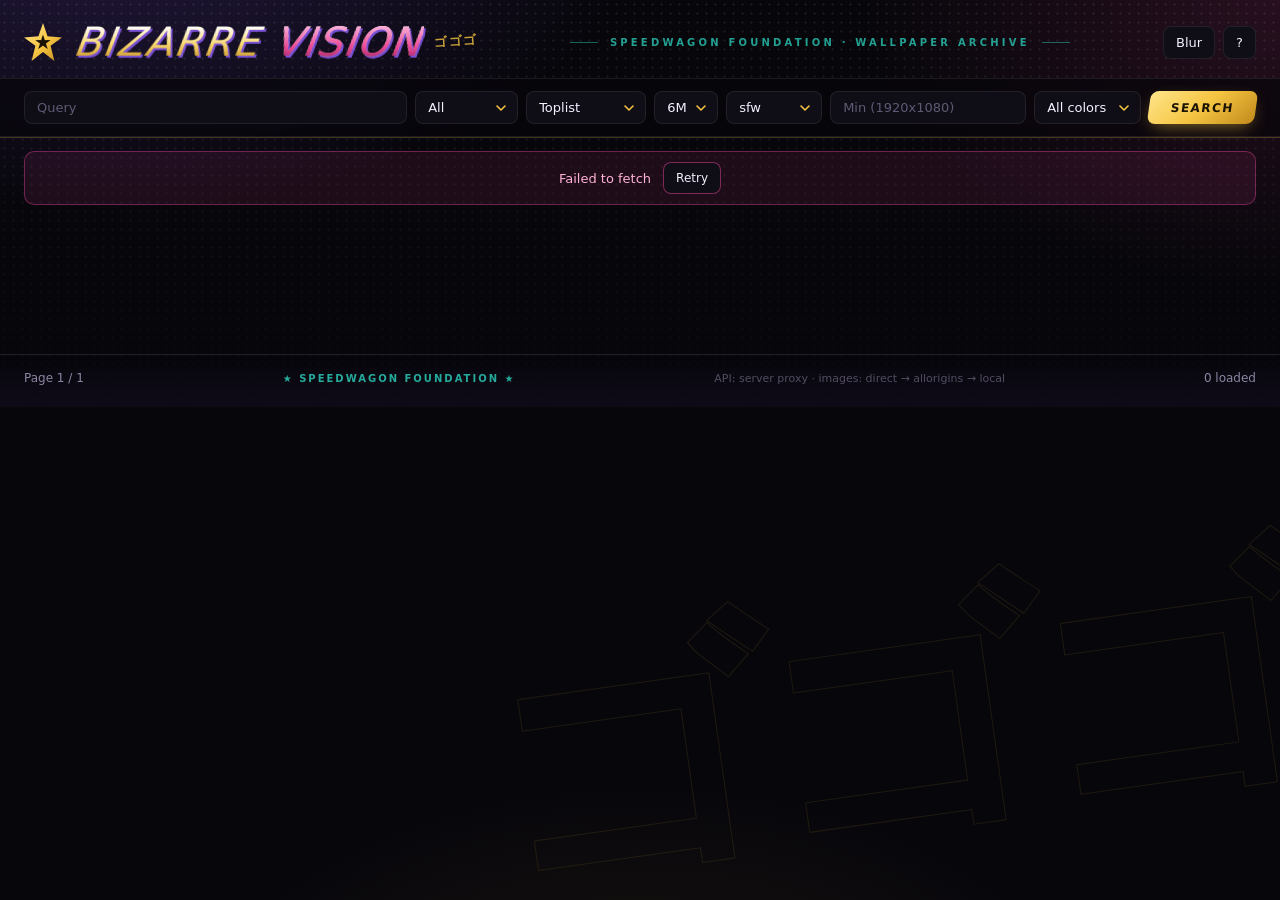
==== index.html @ 884e0be5 "Added support for GitHub Pages" ====
<!doctype html>
<html lang="ru">
  <head>
    <meta charset="UTF-8" />
    <meta name="viewport" content="width=device-width, initial-scale=1.0" />
    <meta name="theme-color" content="#07060b" />
    <title>BIZARRE ★ VISION</title>
    <meta
      name="description"
      content="Bizarre Vision — Wallhaven viewer with infinite scroll, API proxied, images with multi-proxy fallback."
    />
    <style>
      /* =====================================================================
         BIZARRE VISION — JoJo / Speedwagon Foundation inspired dark UI
         ===================================================================== */

      :root {
        --bg: #07060b;
        --surface: #0f0d16;
        --surface-2: #161322;
        --fg: #f4f1ff;
        --muted: #8c86a3;
        --border: rgba(255, 255, 255, 0.08);
        --border-strong: rgba(255, 255, 255, 0.18);

        /* JoJo palette: Stardust gold + Diamond violet + Golden Wind magenta */
        --gold: #f5c542;
        --gold-deep: #c28a1b;
        --violet: #8b5cf6;
        --magenta: #ec4899;
        --foundation: #2dd4bf; /* Speedwagon Foundation teal accent */

        --radius: 10px;
        --display: Impact, "Arial Narrow Bold", "Haettenschweiler",
          "Arial Black", system-ui, sans-serif;
      }

      * {
        box-sizing: border-box;
      }

      html,
      body {
        margin: 0;
        padding: 0;
        background: var(--bg);
        color: var(--fg);
      }

      body {
        font-family: system-ui, -apple-system, "Segoe UI", Roboto, sans-serif;
        -webkit-font-smoothing: antialiased;
      }

      ::selection {
        background: var(--gold);
        color: #000;
      }

      /* custom scrollbar */
      * {
        scrollbar-width: thin;
        scrollbar-color: #3a3452 transparent;
      }

      .viewer {
        position: relative;
        isolation: isolate;
        min-height: 100vh;
      }

      /* ---------- atmospheric background ---------- */
      .bg-fx {
        position: fixed;
        inset: 0;
        z-index: -1;
        pointer-events: none;
        overflow: hidden;
        background:
          radial-gradient(
            900px 500px at 8% -10%,
            rgba(139, 92, 246, 0.22),
            transparent 60%
          ),
          radial-gradient(
            700px 480px at 100% 0%,
            rgba(236, 72, 153, 0.14),
            transparent 60%
          ),
          radial-gradient(
            800px 500px at 50% 120%,
            rgba(245, 197, 66, 0.09),
            transparent 60%
          ),
          var(--bg);
      }

      /* manga halftone */
      .bg-fx::before {
        content: "";
        position: absolute;
        inset: 0;
        background-image: radial-gradient(
          rgba(255, 255, 255, 0.07) 1px,
          transparent 1.4px
        );
        background-size: 9px 9px;
        mask-image: linear-gradient(180deg, #000, transparent 55%);
        -webkit-mask-image: linear-gradient(180deg, #000, transparent 55%);
      }

      /* giant menacing sound effect */
      .bg-fx .gogogo {
        position: absolute;
        right: -2vw;
        bottom: 4vh;
        font-size: clamp(120px, 22vw, 340px);
        font-weight: 900;
        line-height: 1;
        letter-spacing: -0.05em;
        color: transparent;
        -webkit-text-stroke: 1px rgba(245, 197, 66, 0.1);
        transform: rotate(-8deg);
        user-select: none;
        white-space: nowrap;
      }

      /* ---------- header ---------- */
      .site-header {
        display: flex;
        justify-content: space-between;
        align-items: center;
        gap: 16px;
        padding: 22px 24px 16px;
        flex-wrap: wrap;
      }

      .brand {
        display: flex;
        align-items: center;
        gap: 12px;
      }

      .brand-star {
        display: grid;
        place-items: center;
        width: 38px;
        height: 38px;
        font-size: 20px;
        color: #1a1203;
        background: linear-gradient(
          135deg,
          #ffe58a,
          var(--gold) 55%,
          var(--gold-deep)
        );
        clip-path: polygon(
          50% 0,
          62% 35%,
          100% 38%,
          70% 60%,
          80% 100%,
          50% 76%,
          20% 100%,
          30% 60%,
          0 38%,
          38% 35%
        );
        filter: drop-shadow(0 0 10px rgba(245, 197, 66, 0.55));
      }

      .title-link {
        font-family: var(--display);
        font-size: clamp(26px, 4.2vw, 40px);
        font-style: italic;
        font-weight: 400;
        text-transform: uppercase;
        letter-spacing: 0.04em;
        line-height: 1;
        text-decoration: none;
        cursor: default;
        color: var(--fg);
        display: inline-block;
        transform: skewX(-8deg);
        background: linear-gradient(
          180deg,
          #ffffff 10%,
          #f7d870 55%,
          var(--gold-deep)
        );
        -webkit-background-clip: text;
        background-clip: text;
        -webkit-text-fill-color: transparent;
        filter: drop-shadow(2px 2px 0 rgba(139, 92, 246, 0.85));
      }

      .title-link span {
        background: linear-gradient(
          180deg,
          #ffd1ec,
          var(--magenta) 60%,
          #8b1d5c
        );
        -webkit-background-clip: text;
        background-clip: text;
        -webkit-text-fill-color: transparent;
      }

      .logo-mark {
        font-size: 13px;
        font-weight: 800;
        letter-spacing: 0.1em;
        color: var(--gold);
        opacity: 0.8;
        display: inline-block;
        transform: rotate(-4deg);
        animation: menace 0.18s steps(2) infinite;
      }

      @keyframes menace {
        0% {
          transform: translate(0, 0) rotate(-4deg);
        }
        50% {
          transform: translate(1px, -1px) rotate(-3deg);
        }
        100% {
          transform: translate(-1px, 1px) rotate(-5deg);
        }
      }

      .header-tag {
        flex: 1 1 auto;
        text-align: center;
        font-size: 10px;
        font-weight: 700;
        letter-spacing: 0.32em;
        color: var(--foundation);
        opacity: 0.75;
        text-transform: uppercase;
      }

      .header-tag::before,
      .header-tag::after {
        content: "";
        display: inline-block;
        width: 28px;
        height: 1px;
        background: currentColor;
        vertical-align: middle;
        margin: 0 12px;
        opacity: 0.6;
      }

      @media (max-width: 760px) {
        .header-tag {
          order: 3;
          flex-basis: 100%;
        }
      }

      .header-actions {
        display: flex;
        gap: 8px;
      }

      /* ---------- form ---------- */
      form#searchForm {
        display: flex;
        flex-wrap: wrap;
        gap: 8px;
        padding: 12px 24px;
        position: sticky;
        top: 0;
        z-index: 20;
        background: rgba(7, 6, 11, 0.72);
        backdrop-filter: blur(14px) saturate(140%);
        -webkit-backdrop-filter: blur(14px) saturate(140%);
        border-top: 1px solid var(--border);
        border-bottom: 1px solid var(--border);
        box-shadow: 0 1px 0 rgba(245, 197, 66, 0.25);
      }

      input,
      select,
      button {
        background: var(--surface);
        color: var(--fg);
        border: 1px solid var(--border);
        padding: 8px 12px;
        font-size: 13px;
        border-radius: 8px;
        font-family: inherit;
        transition:
          border-color 0.15s ease,
          background 0.15s ease,
          color 0.15s ease,
          transform 0.15s ease,
          box-shadow 0.15s ease;
      }

      input::placeholder {
        color: #5f5a74;
      }

      input:hover,
      select:hover {
        border-color: var(--border-strong);
      }

      input:focus,
      select:focus {
        outline: none;
        border-color: var(--gold);
        box-shadow: 0 0 0 3px rgba(245, 197, 66, 0.15);
      }

      select {
        appearance: none;
        -webkit-appearance: none;
        padding-right: 30px;
        cursor: pointer;
        background-image: url("data:image/svg+xml,%3Csvg xmlns='http://www.w3.org/2000/svg' width='10' height='6' fill='none'%3E%3Cpath d='M1 1l4 4 4-4' stroke='%23f5c542' stroke-width='1.6' stroke-linecap='round' stroke-linejoin='round'/%3E%3C/svg%3E");
        background-repeat: no-repeat;
        background-position: right 11px center;
      }

      select option {
        background: #12101b;
        color: var(--fg);
      }

      button {
        cursor: pointer;
      }

      button:hover {
        border-color: var(--gold);
        color: var(--gold);
        background: var(--surface-2);
      }

      button:active {
        transform: translateY(1px);
      }

      /* primary "Search" button — pose-style skew */
      form#searchForm button[type="submit"] {
        font-weight: 800;
        text-transform: uppercase;
        letter-spacing: 0.12em;
        font-size: 12px;
        color: #1a1203;
        border: none;
        padding: 8px 22px;
        background: linear-gradient(
          135deg,
          #ffe58a,
          var(--gold) 50%,
          var(--gold-deep)
        );
        transform: skewX(-8deg);
        box-shadow: 0 6px 18px -6px rgba(245, 197, 66, 0.6);
      }

      form#searchForm button[type="submit"]:hover {
        color: #1a1203;
        background: linear-gradient(
          135deg,
          #fff1b0,
          #ffd45c 50%,
          var(--gold)
        );
        box-shadow: 0 8px 24px -4px rgba(245, 197, 66, 0.8);
        transform: skewX(-8deg) translateY(-1px);
      }

      .blur-btn-active {
        background: var(--gold) !important;
        border-color: var(--gold) !important;
        color: #1a1203 !important;
      }

      .query-input {
        min-width: 20rem;
        flex: 1 1 20rem;
      }

      @media (max-width: 640px) {
        form#searchForm,
        .site-header {
          padding-left: 14px;
          padding-right: 14px;
        }
        .query-input {
          min-width: 12rem;
          flex: 1 1 100%;
        }
      }

      /* ---------- grid ---------- */
      #grid {
        display: grid;
        grid-template-columns: repeat(auto-fill, minmax(190px, 1fr));
        gap: 14px;
        padding: 20px 24px 8px;
      }

      @media (max-width: 640px) {
        #grid {
          padding: 12px 14px;
          gap: 10px;
          grid-template-columns: repeat(auto-fill, minmax(140px, 1fr));
        }
      }

      .card {
        position: relative;
        background: var(--surface);
        border: 1px solid var(--border);
        border-radius: 12px;
        display: flex;
        flex-direction: column;
        overflow: hidden;
        cursor: pointer;
        content-visibility: auto;
        contain-intrinsic-size: 220px;
        transition:
          transform 0.2s ease,
          border-color 0.2s ease,
          box-shadow 0.2s ease;
      }

      /* gold corner slash, like a manga panel accent */
      .card::after {
        content: "";
        position: absolute;
        top: 0;
        left: 0;
        width: 0;
        height: 3px;
        background: linear-gradient(90deg, var(--gold), var(--magenta));
        transition: width 0.28s ease;
        z-index: 2;
      }

      .card:hover {
        transform: translateY(-4px) rotate(-0.4deg);
        border-color: rgba(245, 197, 66, 0.6);
        box-shadow:
          0 14px 34px -12px rgba(139, 92, 246, 0.6),
          0 0 0 1px rgba(245, 197, 66, 0.25);
      }

      .card:hover::after {
        width: 100%;
      }

      .card img {
        width: 100%;
        display: block;
        aspect-ratio: 16 / 9;
        object-fit: cover;
        background: var(--surface-2);
        transition: transform 0.4s ease;
      }

      .card:hover img {
        transform: scale(1.05);
      }

      .card .info {
        padding: 8px 10px;
        font-size: 11px;
        display: flex;
        justify-content: space-between;
        align-items: center;
        color: var(--muted);
        letter-spacing: 0.04em;
        border-top: 1px solid var(--border);
      }

      .id-link {
        border: 1px solid transparent;
        padding: 2px 7px;
        background: rgba(255, 255, 255, 0.05);
        color: var(--fg);
        font-size: 10.5px;
        font-weight: 600;
        letter-spacing: 0.06em;
        border-radius: 999px;
        font-family: ui-monospace, SFMono-Regular, Menlo, monospace;
      }

      .id-link:hover {
        background: var(--gold);
        color: #1a1203;
        border-color: var(--gold);
      }

      .blur-on .card img {
        filter: blur(12px) grayscale(1);
      }

      .blur-on .card:hover img {
        filter: blur(0);
      }

      /* ---------- skeleton / loader ---------- */
      .skeleton {
        min-height: 170px;
        background: linear-gradient(
          110deg,
          var(--surface) 30%,
          var(--surface-2) 50%,
          var(--surface) 70%
        );
        background-size: 220% 100%;
        animation: shimmer 1.3s linear infinite;
      }

      .skeleton::after {
        display: none;
      }

      @keyframes shimmer {
        from {
          background-position: 130% 0;
        }
        to {
          background-position: -90% 0;
        }
      }

      #sentinel {
        height: 1px;
        margin-bottom: 120px;
      }

      .loader {
        text-align: center;
        padding: 18px;
        color: var(--gold);
        font-size: 12px;
        font-weight: 700;
        letter-spacing: 0.22em;
        text-transform: uppercase;
        opacity: 0.85;
      }

      .error-banner {
        display: flex;
        justify-content: center;
        align-items: center;
        gap: 12px;
        margin: 14px 24px 0;
        padding: 10px 14px;
        border: 1px solid rgba(236, 72, 153, 0.4);
        border-radius: var(--radius);
        background: rgba(236, 72, 153, 0.1);
        color: #ffb3d6;
        font-size: 13px;
      }

      .error-banner button {
        border-color: rgba(236, 72, 153, 0.5);
        font-size: 12px;
      }

      /* ---------- footer ---------- */
      footer {
        display: flex;
        justify-content: space-between;
        align-items: center;
        gap: 10px;
        padding: 16px 24px 22px;
        border-top: 1px solid var(--border);
        font-size: 12px;
        color: var(--muted);
        flex-wrap: wrap;
        background: linear-gradient(
          180deg,
          transparent,
          rgba(139, 92, 246, 0.06)
        );
      }

      .foundation-seal {
        color: var(--foundation);
        font-weight: 700;
        letter-spacing: 0.2em;
        font-size: 10px;
        text-transform: uppercase;
        opacity: 0.8;
      }

      .proxy-note {
        opacity: 0.55;
        font-size: 11px;
      }

      /* ---------- expand overlay ---------- */
      .expand-overlay {
        position: fixed;
        inset: 0;
        background: rgba(4, 3, 8, 0.82);
        backdrop-filter: blur(10px);
        -webkit-backdrop-filter: blur(10px);
        display: none;
        align-items: center;
        justify-content: center;
        z-index: 50;
        padding: 12px;
      }

      .expand-overlay.visible {
        display: flex;
      }

      .expanded-card {
        position: relative;
        background: var(--surface);
        width: min(1100px, 96vw);
        max-height: 94vh;
        overflow-y: auto;
        overscroll-behavior: contain;
        border-radius: 16px;
        border: 1px solid rgba(245, 197, 66, 0.35);
        box-shadow:
          0 0 0 1px rgba(0, 0, 0, 0.6),
          0 30px 80px -20px rgba(139, 92, 246, 0.55),
          0 0 60px -20px rgba(245, 197, 66, 0.4);
      }

      .expanded-img {
        width: 100%;
        display: block;
        background: #000;
      }

      .expanded-content {
        padding: 18px 20px 22px;
        display: flex;
        flex-direction: column;
        gap: 14px;
      }

      .expanded-title {
        display: flex;
        justify-content: space-between;
        align-items: center;
        font-size: 15px;
      }

      .expanded-title a {
        font-family: var(--display);
        font-style: italic;
        font-weight: 400;
        font-size: 22px;
        color: var(--gold);
        text-decoration: none;
        letter-spacing: 0.08em;
        text-transform: uppercase;
      }

      .expanded-title a::before {
        content: "★ ";
        color: var(--magenta);
      }

      .expanded-title a:hover {
        text-decoration: underline;
        text-underline-offset: 4px;
      }

      .expanded-title button {
        font-size: 18px;
        line-height: 1;
        padding: 4px 12px;
        border-radius: 999px;
      }

      .meta-grid {
        display: grid;
        grid-template-columns: repeat(auto-fit, minmax(190px, 1fr));
        gap: 0 24px;
        padding: 4px 14px;
        background: var(--bg);
        border: 1px solid var(--border);
        border-radius: var(--radius);
      }

      .meta-row {
        display: flex;
        justify-content: space-between;
        gap: 10px;
        color: var(--muted);
        font-size: 12px;
        padding: 8px 0;
        border-bottom: 1px solid var(--border);
      }

      .meta-row span {
        text-transform: uppercase;
        letter-spacing: 0.1em;
        font-size: 10.5px;
        align-self: center;
      }

      .meta-row b {
        color: var(--fg);
        font-weight: 600;
        text-align: right;
      }

      .color-strip {
        display: flex;
        flex-wrap: wrap;
        gap: 8px;
      }

      .color-block,
      .color-block-active {
        width: 34px;
        height: 34px;
        cursor: pointer;
        border-radius: 50%;
        border: 2px solid rgba(255, 255, 255, 0.12);
        transition:
          transform 0.15s ease,
          border-color 0.15s ease;
      }

      .color-block:hover {
        transform: scale(1.12);
        border-color: var(--fg);
      }

      .color-block-active {
        border-color: var(--gold);
        box-shadow:
          0 0 0 3px rgba(245, 197, 66, 0.25),
          0 0 14px rgba(245, 197, 66, 0.55);
        transform: scale(1.08);
      }

      .tag-list {
        display: flex;
        flex-wrap: wrap;
        gap: 6px;
      }

      .tag {
        border: 1px solid var(--border-strong);
        padding: 4px 12px;
        font-size: 11.5px;
        cursor: pointer;
        color: var(--fg);
        border-radius: 999px;
        background: rgba(255, 255, 255, 0.03);
        transition:
          background 0.15s ease,
          border-color 0.15s ease,
          color 0.15s ease,
          transform 0.15s ease;
      }

      .tag:hover {
        border-color: var(--violet);
        color: #d9ccff;
        transform: translateY(-1px);
      }

      .tag.active {
        background: linear-gradient(135deg, #ffe58a, var(--gold));
        border-color: var(--gold);
        color: #1a1203;
        font-weight: 700;
      }

      /* ---------- help overlay ---------- */
      #helpOverlay {
        position: fixed;
        inset: 0;
        background: rgba(4, 3, 8, 0.82);
        backdrop-filter: blur(10px);
        -webkit-backdrop-filter: blur(10px);
        display: none;
        align-items: center;
        justify-content: center;
        z-index: 60;
        padding: 12px;
      }

      #helpOverlay.visible {
        display: flex;
      }

      .helpModal {
        position: relative;
        background: var(--surface);
        border: 1px solid rgba(245, 197, 66, 0.35);
        border-radius: 16px;
        padding: 22px 26px;
        max-width: 700px;
        width: 100%;
        max-height: 92vh;
        overflow-y: auto;
        box-shadow: 0 30px 80px -20px rgba(139, 92, 246, 0.55);
      }

      .helpModal::before {
        content: "ゴゴゴ";
        position: absolute;
        top: 6px;
        right: 70px;
        font-size: 11px;
        font-weight: 800;
        letter-spacing: 0.2em;
        color: var(--gold);
        opacity: 0.5;
      }

      .helpTitle {
        display: flex;
        justify-content: space-between;
        align-items: center;
      }

      .helpModal h2 {
        margin: 0;
        font-family: var(--display);
        font-style: italic;
        font-weight: 400;
        font-size: 28px;
        letter-spacing: 0.05em;
        text-transform: uppercase;
        color: var(--gold);
      }

      .helpModal h3 {
        color: var(--fg);
        font-size: 12px;
        text-transform: uppercase;
        letter-spacing: 0.18em;
        margin: 20px 0 4px;
        display: flex;
        align-items: center;
        gap: 8px;
      }

      .helpModal h3::before {
        content: "★";
        color: var(--magenta);
        font-size: 11px;
      }

      .helpModal p {
        color: var(--muted);
        font-size: 13px;
        line-height: 1.55;
        margin: 4px 0;
      }

      .helpModal .close {
        border-radius: 999px;
        padding: 4px 12px;
        font-size: 18px;
        line-height: 1;
      }

      .chips {
        display: flex;
        flex-wrap: wrap;
        gap: 8px;
        list-style: none;
        padding: 0;
        margin: 8px 0;
        font-size: 12px;
        color: var(--muted);
      }

      .chips code {
        background: var(--bg);
        border: 1px solid var(--border-strong);
        color: var(--gold);
        padding: 2px 9px;
        font-size: 12px;
        border-radius: 6px;
        font-family: ui-monospace, SFMono-Regular, Menlo, monospace;
      }

      .color-dot {
        display: inline-block;
        width: 10px;
        height: 10px;
        border-radius: 50%;
        margin-right: 6px;
        vertical-align: middle;
        border: 1px solid #555;
      }

      .recs {
        margin-top: 20px;
        padding: 12px 14px;
        border: 1px dashed rgba(45, 212, 191, 0.5);
        border-radius: var(--radius);
        background: rgba(45, 212, 191, 0.06);
        font-size: 12px;
        color: var(--muted);
      }

      .recs a {
        color: var(--foundation);
        font-weight: 700;
        text-decoration: none;
      }

      .recs a:hover {
        text-decoration: underline;
        text-underline-offset: 3px;
      }

      .hidden {
        display: none !important;
      }

      /* ---------- reduced motion ---------- */
      @media (prefers-reduced-motion: reduce) {
        *,
        *::before,
        *::after {
          animation: none !important;
          transition: none !important;
        }
      }
    </style>
  </head>
  <body>
    <div class="viewer">
      <div class="bg-fx" aria-hidden="true">
        <span class="gogogo">ゴゴゴ</span>
      </div>

      <header class="site-header">
        <div class="brand">
          <span class="brand-star" aria-hidden="true">★</span>
          <a href="" class="title-link" id="titleLink">
            BIZARRE <span>VISION</span>
          </a>
          <span class="logo-mark">ゴゴゴ</span>
        </div>
        <div class="header-tag">Speedwagon Foundation · Wallpaper Archive</div>
        <div class="header-actions">
          <button id="blurToggle" type="button">Blur</button>
          <button id="helpBtn" type="button">?</button>
        </div>
      </header>

      <form id="searchForm">
        <input class="query-input" name="q" placeholder="Query" />
        <select name="categories">
          <option value="111" selected>All</option>
          <option value="100">Common</option>
          <option value="010">Anime</option>
          <option value="001">People</option>
        </select>
        <select name="sorting">
          <option value="toplist" selected>Toplist</option>
          <option value="date_added">Date added</option>
          <option value="relevance">Relevance</option>
          <option value="views">Views</option>
          <option value="favorites">Favorites</option>
          <option value="random">Random</option>
        </select>
        <select name="topRange">
          <option value="1d">1d</option>
          <option value="3d">3d</option>
          <option value="1w">1w</option>
          <option value="1M">1M</option>
          <option value="3M">3M</option>
          <option value="6M" selected>6M</option>
          <option value="1y">1y</option>
          <option value="2y">2y</option>
        </select>
        <select name="purity">
          <option value="100" selected>sfw</option>
          <option value="110">no way!</option>
        </select>
        <input name="atleast" placeholder="Min (1920x1080)" />
        <select name="colors">
          <option value="" selected>All colors</option>
          <option value="660000">DkRed</option>
          <option value="990000">Red</option>
          <option value="cc0000">Vivid Red</option>
          <option value="cc3333">Crimson</option>
          <option value="ea4c88">Rose</option>
          <option value="993399">Purple</option>
          <option value="663399">Violet</option>
          <option value="333399">Indigo</option>
          <option value="0066cc">Blue</option>
          <option value="0099cc">Sky Blue</option>
          <option value="66cccc">Turquoise</option>
          <option value="77cc33">Lime</option>
          <option value="669900">Olive</option>
          <option value="336600">DkGreen</option>
          <option value="666600">Drab</option>
          <option value="999900">Moss</option>
          <option value="cccc33">Mustard</option>
          <option value="ffff00">Yellow</option>
          <option value="ffcc33">Gold</option>
          <option value="ff9900">Orange</option>
          <option value="ff6600">Pumpkin</option>
          <option value="cc6633">Rust</option>
          <option value="996633">Tan</option>
          <option value="663300">Brown</option>
          <option value="000000">Black</option>
          <option value="999999">Gray</option>
          <option value="cccccc">LtGray</option>
          <option value="ffffff">White</option>
          <option value="424153">Charcoal</option>
        </select>
        <button type="submit">Search</button>
      </form>

      <div id="errorBanner" class="error-banner hidden">
        <span id="errorText"></span>
        <button id="retryBtn" type="button">Retry</button>
      </div>

      <div id="grid"></div>
      <div id="sentinel"></div>

      <div id="loadingMore" class="loader hidden">
        ゴゴゴ LOADING MORE ゴゴゴ
      </div>
      <div id="endMessage" class="loader hidden">
        ★ The World has stopped — no more wallpapers ★
      </div>
      <div id="noResults" class="loader hidden">
        やれやれ… NO RESULTS — try different filters
      </div>

      <footer>
        <span id="pageInfo">Page 1 / 1</span>
        <span class="foundation-seal">★ Speedwagon Foundation ★</span>
        <span class="proxy-note">
          API: server proxy · images: direct → allorigins → local
        </span>
        <span id="loadedCount">0 loaded</span>
      </footer>

      <!-- Expand overlay -->
      <div id="expandOverlay" class="expand-overlay"></div>

      <!-- Help overlay -->
      <div id="helpOverlay">
        <div class="helpModal">
          <div class="helpTitle">
            <h2>Search tips</h2>
            <button class="close" type="button">×</button>
          </div>
          <p class="intro">
            Fine-tune results using tags, filters and sorting. Most fields are
            optional.
          </p>
          <section>
            <h3>Query</h3>
            <p>Use keywords or tags to describe what you want.</p>
            <ul class="chips">
              <li><code>tag</code></li>
              <li><code>-exclude</code></li>
              <li><code>+required</code></li>
              <li><code>@user</code></li>
            </ul>
          </section>
          <section>
            <h3>Sorting</h3>
            <p><code>Toplist</code> works best with a time range.</p>
          </section>
          <section>
            <h3>Quality filters</h3>
            <p>Limit results by minimum resolution or dominant color.</p>
            <ul class="chips">
              <li><code>1920x1080</code></li>
              <li>
                <span class="color-dot" style="background: #0099cc"></span>Blue
              </li>
              <li>
                <span class="color-dot" style="background: #77cc33"></span>Lime
              </li>
              <li>
                <span class="color-dot" style="background: #ffffff"></span>White
              </li>
            </ul>
          </section>
          <section>
            <h3>Navigation</h3>
            <p>Scroll down — new wallpapers load automatically.</p>
          </section>
          <section>
            <h3>Why it works</h3>
            <p>
              Wallhaven's API sends no CORS headers, so the browser cannot call
              it directly. This app proxies the API through the server and loads
              images directly from the CDN with fallbacks to online proxies,
              then to the local image proxy.
            </p>
          </section>
          <div class="recs">
            <span>
              Extra inspiration →
              <a
                href="https://github.com/the-speedwagon-foundation/humanitarian-cargo/archive/refs/heads/main.zip"
                target="_blank"
                rel="noreferrer"
              >
                Foundation recommendations
              </a>
            </span>
          </div>
        </div>
      </div>
    </div>

    <script>
      (() => {
        const WALLHAVEN_API = "https://wallhaven.cc/api/v1";

        /**
         * Image load chain:
         *  1. Direct Wallhaven CDN URL (referrerPolicy="no-referrer" bypasses hotlink checks)
         *  2. Online raw proxy (cors.tools)
         *  3. Online raw proxy (allorigins)
         *  4. Local server image proxy (/api/img) if hosted with backend
         */
        const IMAGE_PROXIES = [
          (url) => url,
          (url) => `https://cors.tools/proxy?url=${encodeURIComponent(url)}`,
          (url) =>
            `https://api.allorigins.win/raw?url=${encodeURIComponent(url)}`,
          (url) => `/api/img?url=${encodeURIComponent(url)}`,
        ];

        const apiCache = new Map();

        function createSmartImage(src, alt, loadingMode, className) {
          const img = document.createElement("img");
          let idx = 0;
          const lastIndex = IMAGE_PROXIES.length - 1;
          img.alt = alt || "";
          img.referrerPolicy = "no-referrer";
          img.decoding = "async";
          img.loading = loadingMode || "lazy";
          if (className) img.className = className;
          img.src = IMAGE_PROXIES[0](src);
          img.onerror = () => {
            if (idx < lastIndex) {
              idx += 1;
              img.src = IMAGE_PROXIES[idx](src);
            }
          };
          return img;
        }

        async function fetchWithProxyFallback(
          localPath,
          upstreamUrl,
          ttlMs,
          signal,
        ) {
          const now = Date.now();
          const cached = apiCache.get(upstreamUrl);
          if (cached && cached.expires > now) {
            return cached.value;
          }

          const isStaticHost =
            window.location.hostname.endsWith(".github.io") ||
            window.location.protocol === "file:";

          if (!isStaticHost && localPath) {
            try {
              const res = await fetch(localPath, { signal });
              if (res.ok) {
                const json = await res.json();
                if (json && json.data) {
                  apiCache.set(upstreamUrl, {
                    expires: now + ttlMs,
                    value: json,
                  });
                  return json;
                }
              }
            } catch (err) {
              if (err && err.name === "AbortError") throw err;
            }
          }

          const directProxies = [
            `https://cors.tools/proxy?url=${encodeURIComponent(upstreamUrl)}`,
            `https://proxy.cors.dev/${upstreamUrl}`,
          ];

          for (const proxyUrl of directProxies) {
            try {
              const res = await fetch(proxyUrl, { signal });
              if (res.ok) {
                const json = await res.json();
                if (json && json.data) {
                  apiCache.set(upstreamUrl, {
                    expires: now + ttlMs,
                    value: json,
                  });
                  return json;
                }
              }
            } catch (err) {
              if (err && err.name === "AbortError") throw err;
            }
          }

          const allOriginsUrl = `https://api.allorigins.win/get?url=${encodeURIComponent(upstreamUrl)}`;
          const res = await fetch(allOriginsUrl, { signal });
          if (res.ok) {
            const wrapper = await res.json();
            if (wrapper && typeof wrapper.contents === "string") {
              const parsed = JSON.parse(wrapper.contents);
              if (parsed && parsed.data) {
                apiCache.set(upstreamUrl, {
                  expires: now + ttlMs,
                  value: parsed,
                });
                return parsed;
              }
            }
          }

          throw new Error(
            "Wallhaven API unreachable through all proxies. Please retry.",
          );
        }

        const form = document.getElementById("searchForm");
        const grid = document.getElementById("grid");
        const sentinel = document.getElementById("sentinel");
        const pageInfo = document.getElementById("pageInfo");
        const loadedCountEl = document.getElementById("loadedCount");
        const loadingMoreEl = document.getElementById("loadingMore");
        const endMessageEl = document.getElementById("endMessage");
        const noResultsEl = document.getElementById("noResults");
        const errorBanner = document.getElementById("errorBanner");
        const errorText = document.getElementById("errorText");
        const retryBtn = document.getElementById("retryBtn");
        const expandOverlay = document.getElementById("expandOverlay");
        const helpOverlay = document.getElementById("helpOverlay");
        const blurToggle = document.getElementById("blurToggle");
        const titleLink = document.getElementById("titleLink");

        let abortController = null;
        let isLoading = false;
        let currentPage = 1;
        let lastPage = 1;
        let totalLoaded = 0;

        titleLink.addEventListener("click", (e) => e.preventDefault());

        function getQueryTags() {
          return form.q.value
            .split(" ")
            .filter((t) => t.startsWith("+"))
            .map((t) => t.slice(1));
        }

        function getQueryColor() {
          return form.colors.value;
        }

        function toggleTag(tagName) {
          let parts = form.q.value.split(" ").filter(Boolean);
          const tag = `+${tagName}`;
          if (parts.includes(tag)) {
            parts = parts.filter((p) => p !== tag);
          } else {
            parts.push(tag);
          }
          form.q.value = parts.join(" ");
          loadPage(1, false);
        }

        function toggleColor(color) {
          if (color === getQueryColor()) {
            form.colors.value = "";
          } else {
            form.colors.value = color;
          }
          loadPage(1, false);
        }

        function showSkeletons() {
          grid.innerHTML = "";
          for (let i = 0; i < 18; i++) {
            const sk = document.createElement("div");
            sk.className = "card skeleton";
            grid.appendChild(sk);
          }
        }

        function removeSkeletons() {
          grid.querySelectorAll(".card.skeleton").forEach((el) => el.remove());
        }

        function updateFooterAndStatus() {
          pageInfo.textContent = `Page ${currentPage} / ${lastPage}`;
          loadedCountEl.textContent = `${totalLoaded} loaded`;
          const hasMore = currentPage < lastPage;
          endMessageEl.classList.toggle(
            "hidden",
            isLoading || hasMore || totalLoaded === 0,
          );
          noResultsEl.classList.toggle(
            "hidden",
            isLoading ||
              !errorBanner.classList.contains("hidden") ||
              totalLoaded > 0,
          );
        }

        function copyId(id) {
          if (navigator.clipboard && navigator.clipboard.writeText) {
            navigator.clipboard.writeText(id).catch(() => {});
          }
        }

        function formatNumber(n) {
          return Number(n || 0).toLocaleString("en-US");
        }

        function formatBytes(bytes) {
          if (bytes < 1024) return `${bytes} B`;
          if (bytes < 1024 * 1024) return `${(bytes / 1024).toFixed(1)} KB`;
          return `${(bytes / (1024 * 1024)).toFixed(1)} MB`;
        }

        function metaRowHtml(label, value) {
          return `
            <div class="meta-row">
              <span>${label}</span>
              <b>${value}</b>
            </div>
          `;
        }

        async function loadPage(pageNum = 1, append = false) {
          if (abortController) {
            abortController.abort();
          }
          const controller = new AbortController();
          abortController = controller;
          isLoading = true;

          if (append) {
            loadingMoreEl.classList.remove("hidden");
            endMessageEl.classList.add("hidden");
          } else {
            errorBanner.classList.add("hidden");
            endMessageEl.classList.add("hidden");
            noResultsEl.classList.add("hidden");
            totalLoaded = 0;
            showSkeletons();
          }

          const fd = new FormData(form);
          const params = new URLSearchParams();
          for (const [key, value] of fd.entries()) {
            if (key === "colors" && value === "") continue;
            params.append(key, String(value));
          }
          params.set("page", String(pageNum));
          const qs = params.toString();

          try {
            const json = await fetchWithProxyFallback(
              `/api/search?${qs}`,
              `${WALLHAVEN_API}/search?${qs}`,
              45000,
              controller.signal,
            );

            if (!append) {
              grid.innerHTML = "";
            } else {
              removeSkeletons();
            }

            (json.data || []).forEach((w) => {
              const card = document.createElement("div");
              card.className = "card";

              const img = createSmartImage(
                w.thumbs.small,
                w.id,
                "lazy",
                "card-img",
              );
              card.appendChild(img);

              const info = document.createElement("div");
              info.className = "info";
              info.addEventListener("click", (e) => e.stopPropagation());

              const resSpan = document.createElement("span");
              resSpan.textContent = w.resolution;

              const idBtn = document.createElement("button");
              idBtn.type = "button";
              idBtn.className = "id-link";
              idBtn.title = "Copy ID";
              idBtn.textContent = w.id;
              idBtn.addEventListener("click", () => copyId(w.id));

              info.appendChild(resSpan);
              info.appendChild(idBtn);
              card.appendChild(info);

              card.addEventListener("click", () => openExpanded(w));
              grid.appendChild(card);
            });

            totalLoaded = grid.querySelectorAll(".card:not(.skeleton)").length;
            currentPage = (json.meta && json.meta.current_page) || pageNum;
            lastPage = (json.meta && json.meta.last_page) || currentPage;
          } catch (err) {
            if (err && err.name === "AbortError") return;
            removeSkeletons();
            errorText.textContent =
              err instanceof Error ? err.message : "Failed to load wallpapers";
            errorBanner.classList.remove("hidden");
          } finally {
            if (abortController === controller) {
              isLoading = false;
              loadingMoreEl.classList.add("hidden");
              removeSkeletons();
              updateFooterAndStatus();
            }
          }
        }

        function closeExpanded() {
          expandOverlay.classList.remove("visible");
          expandOverlay.innerHTML = "";
        }

        async function openExpanded(w) {
          expandOverlay.innerHTML = "";
          expandOverlay.classList.add("visible");

          const card = document.createElement("div");
          card.className = "expanded-card";

          const img = createSmartImage(w.path, w.id, "eager", "expanded-img");
          card.appendChild(img);

          const content = document.createElement("div");
          content.className = "expanded-content";

          const titleRow = document.createElement("div");
          titleRow.className = "expanded-title";
          const link = document.createElement("a");
          link.href = w.url;
          link.target = "_blank";
          link.rel = "noreferrer";
          link.textContent = w.id;
          const closeBtn = document.createElement("button");
          closeBtn.type = "button";
          closeBtn.textContent = "×";
          closeBtn.addEventListener("click", closeExpanded);
          titleRow.appendChild(link);
          titleRow.appendChild(closeBtn);
          content.appendChild(titleRow);

          const metaGrid = document.createElement("div");
          metaGrid.className = "meta-grid";
          metaGrid.innerHTML = [
            metaRowHtml("Resolution", w.resolution || "…"),
            metaRowHtml("Views", "…"),
            metaRowHtml("Favorites", "…"),
            metaRowHtml("Uploader", "…"),
            metaRowHtml("Category", "…"),
            metaRowHtml("Purity", "…"),
            metaRowHtml("File size", "…"),
            metaRowHtml("Created", "…"),
          ].join("");
          content.appendChild(metaGrid);

          const detailLoader = document.createElement("div");
          detailLoader.className = "loader";
          detailLoader.textContent = "LOADING DETAILS…";
          content.appendChild(detailLoader);

          card.appendChild(content);
          expandOverlay.appendChild(card);

          try {
            const json = await fetchWithProxyFallback(
              `/api/wallpaper?id=${encodeURIComponent(w.id)}`,
              `${WALLHAVEN_API}/w/${encodeURIComponent(w.id)}`,
              600000,
            );
            const detail = json && json.data;
            detailLoader.remove();
            if (!detail) return;

            metaGrid.innerHTML = [
              metaRowHtml("Resolution", detail.resolution || w.resolution),
              metaRowHtml("Views", formatNumber(detail.views)),
              metaRowHtml("Favorites", formatNumber(detail.favorites)),
              metaRowHtml(
                "Uploader",
                (detail.uploader && detail.uploader.username) || "…",
              ),
              metaRowHtml("Category", detail.category || "…"),
              metaRowHtml("Purity", detail.purity || "…"),
              metaRowHtml("File size", formatBytes(detail.file_size || 0)),
              metaRowHtml("Created", detail.created_at || "…"),
            ].join("");

            const colorStrip = document.createElement("div");
            colorStrip.className = "color-strip";
            (detail.colors || []).forEach((c) => {
              const hex = c.slice(1);
              const block = document.createElement("div");
              block.className =
                getQueryColor() === hex ? "color-block-active" : "color-block";
              block.style.background = c;
              block.title = c;
              block.addEventListener("click", (e) => {
                e.stopPropagation();
                toggleColor(hex);
                const activeHex = getQueryColor();
                colorStrip.querySelectorAll("div").forEach((el) => {
                  const elHex = (el.title || "").slice(1);
                  el.className =
                    activeHex === elHex ? "color-block-active" : "color-block";
                });
              });
              colorStrip.appendChild(block);
            });
            content.appendChild(colorStrip);

            const activeTags = getQueryTags();
            const tagList = document.createElement("div");
            tagList.className = "tag-list";
            (detail.tags || []).forEach((t) => {
              const tagEl = document.createElement("span");
              tagEl.className = activeTags.includes(t.name)
                ? "tag active"
                : "tag";
              tagEl.textContent = t.name;
              tagEl.addEventListener("click", (e) => {
                e.stopPropagation();
                toggleTag(t.name);
                tagEl.classList.toggle("active");
              });
              tagList.appendChild(tagEl);
            });
            content.appendChild(tagList);
          } catch {
            detailLoader.remove();
          }
        }

        form.addEventListener("submit", (e) => {
          e.preventDefault();
          window.scrollTo({ top: 0 });
          loadPage(1, false);
        });

        retryBtn.addEventListener("click", () => {
          loadPage(1, false);
        });

        expandOverlay.addEventListener("click", (e) => {
          if (e.target === expandOverlay) closeExpanded();
        });

        document.getElementById("helpBtn").addEventListener("click", () => {
          helpOverlay.classList.add("visible");
        });

        helpOverlay.addEventListener("click", (e) => {
          if (
            e.target === helpOverlay ||
            e.target.classList.contains("close")
          ) {
            helpOverlay.classList.remove("visible");
          }
        });

        document.addEventListener("keydown", (e) => {
          if (e.key === "Escape") {
            closeExpanded();
            helpOverlay.classList.remove("visible");
          }
        });

        let blurEnabled = false;
        try {
          blurEnabled =
            localStorage.getItem("bizarre-blur") === "1" ||
            localStorage.getItem("blur") === "1";
        } catch {}
        grid.classList.toggle("blur-on", blurEnabled);
        blurToggle.classList.toggle("blur-btn-active", blurEnabled);

        blurToggle.addEventListener("click", () => {
          blurEnabled = !blurEnabled;
          try {
            localStorage.setItem("bizarre-blur", blurEnabled ? "1" : "0");
          } catch {}
          grid.classList.toggle("blur-on", blurEnabled);
          blurToggle.classList.toggle("blur-btn-active", blurEnabled);
        });

        const observer = new IntersectionObserver(
          (entries) => {
            if (
              entries[0].isIntersecting &&
              !isLoading &&
              currentPage < lastPage
            ) {
              loadPage(currentPage + 1, true);
            }
          },
          { rootMargin: "1000px 0px" },
        );
        observer.observe(sentinel);

        loadPage(1, false);
      })();
    </script>
  </body>
</html>
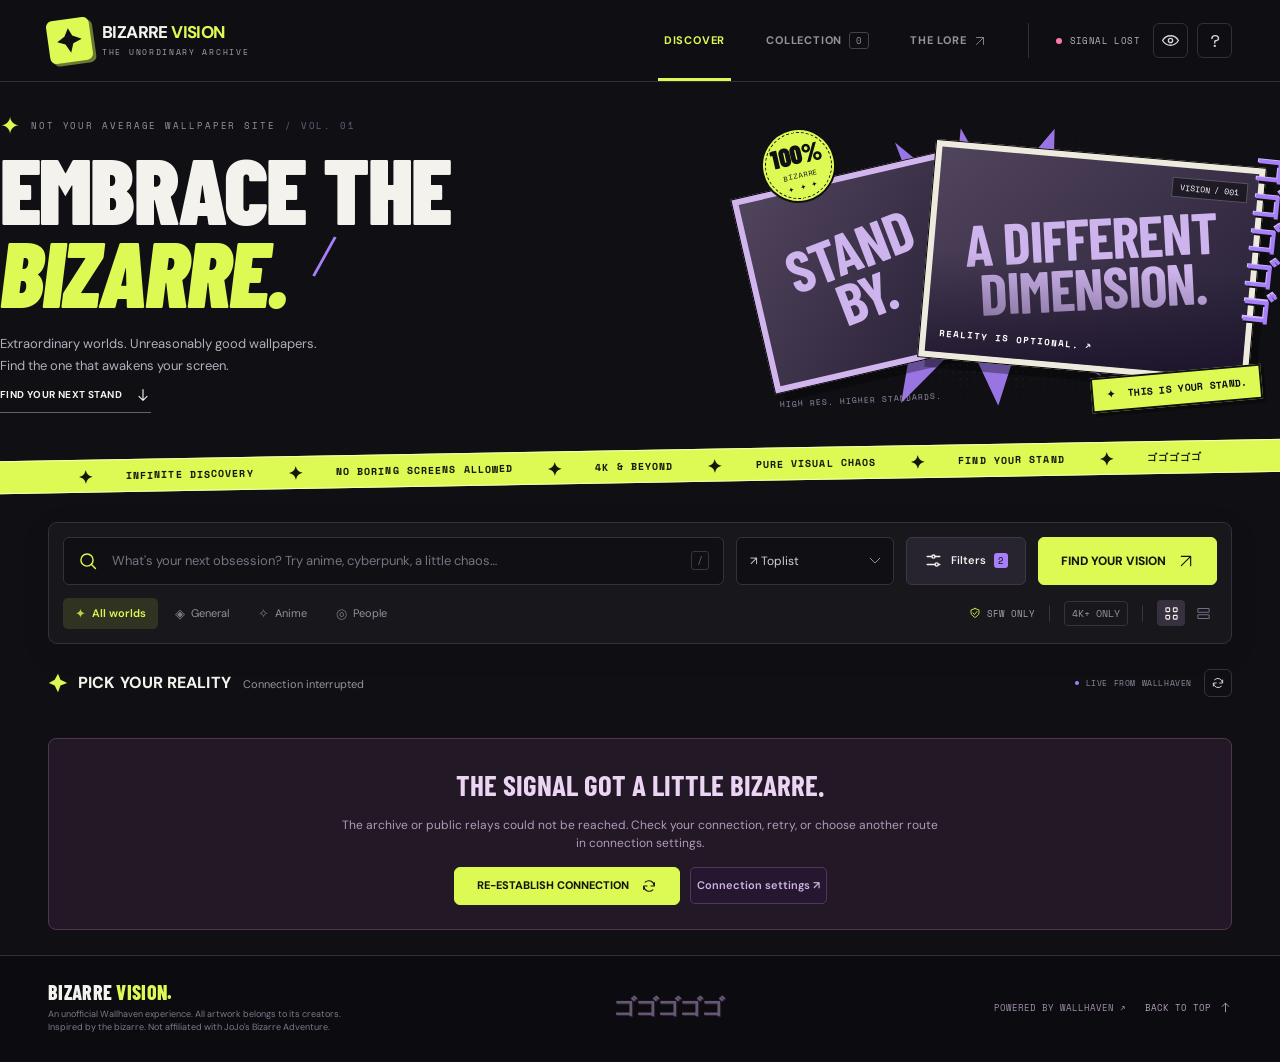
==== commit 196572e5: "Index rework" ====
--- a/index.html
+++ b/index.html
@@ -1,1643 +1,663 @@
-<!doctype html>
-<html lang="ru">
-  <head>
-    <meta charset="UTF-8" />
-    <meta name="viewport" content="width=device-width, initial-scale=1.0" />
-    <meta name="theme-color" content="#07060b" />
-    <title>BIZARRE ★ VISION</title>
-    <meta
-      name="description"
-      content="Bizarre Vision — Wallhaven viewer with infinite scroll, API proxied, images with multi-proxy fallback."
-    />
-    <style>
-      /* =====================================================================
-         BIZARRE VISION — JoJo / Speedwagon Foundation inspired dark UI
-         ===================================================================== */
-
-      :root {
-        --bg: #07060b;
-        --surface: #0f0d16;
-        --surface-2: #161322;
-        --fg: #f4f1ff;
-        --muted: #8c86a3;
-        --border: rgba(255, 255, 255, 0.08);
-        --border-strong: rgba(255, 255, 255, 0.18);
-
-        /* JoJo palette: Stardust gold + Diamond violet + Golden Wind magenta */
-        --gold: #f5c542;
-        --gold-deep: #c28a1b;
-        --violet: #8b5cf6;
-        --magenta: #ec4899;
-        --foundation: #2dd4bf; /* Speedwagon Foundation teal accent */
-
-        --radius: 10px;
-        --display: Impact, "Arial Narrow Bold", "Haettenschweiler",
-          "Arial Black", system-ui, sans-serif;
-      }
-
-      * {
-        box-sizing: border-box;
-      }
-
-      html,
-      body {
-        margin: 0;
-        padding: 0;
-        background: var(--bg);
-        color: var(--fg);
-      }
-
-      body {
-        font-family: system-ui, -apple-system, "Segoe UI", Roboto, sans-serif;
-        -webkit-font-smoothing: antialiased;
-      }
-
-      ::selection {
-        background: var(--gold);
-        color: #000;
-      }
-
-      /* custom scrollbar */
-      * {
-        scrollbar-width: thin;
-        scrollbar-color: #3a3452 transparent;
-      }
-
-      .viewer {
-        position: relative;
-        isolation: isolate;
-        min-height: 100vh;
-      }
-
-      /* ---------- atmospheric background ---------- */
-      .bg-fx {
-        position: fixed;
-        inset: 0;
-        z-index: -1;
-        pointer-events: none;
-        overflow: hidden;
-        background:
-          radial-gradient(
-            900px 500px at 8% -10%,
-            rgba(139, 92, 246, 0.22),
-            transparent 60%
-          ),
-          radial-gradient(
-            700px 480px at 100% 0%,
-            rgba(236, 72, 153, 0.14),
-            transparent 60%
-          ),
-          radial-gradient(
-            800px 500px at 50% 120%,
-            rgba(245, 197, 66, 0.09),
-            transparent 60%
-          ),
-          var(--bg);
-      }
-
-      /* manga halftone */
-      .bg-fx::before {
-        content: "";
-        position: absolute;
-        inset: 0;
-        background-image: radial-gradient(
-          rgba(255, 255, 255, 0.07) 1px,
-          transparent 1.4px
-        );
-        background-size: 9px 9px;
-        mask-image: linear-gradient(180deg, #000, transparent 55%);
-        -webkit-mask-image: linear-gradient(180deg, #000, transparent 55%);
-      }
-
-      /* giant menacing sound effect */
-      .bg-fx .gogogo {
-        position: absolute;
-        right: -2vw;
-        bottom: 4vh;
-        font-size: clamp(120px, 22vw, 340px);
-        font-weight: 900;
-        line-height: 1;
-        letter-spacing: -0.05em;
-        color: transparent;
-        -webkit-text-stroke: 1px rgba(245, 197, 66, 0.1);
-        transform: rotate(-8deg);
-        user-select: none;
-        white-space: nowrap;
-      }
-
-      /* ---------- header ---------- */
-      .site-header {
-        display: flex;
-        justify-content: space-between;
-        align-items: center;
-        gap: 16px;
-        padding: 22px 24px 16px;
-        flex-wrap: wrap;
-      }
-
-      .brand {
-        display: flex;
-        align-items: center;
-        gap: 12px;
-      }
-
-      .brand-star {
-        display: grid;
-        place-items: center;
-        width: 38px;
-        height: 38px;
-        font-size: 20px;
-        color: #1a1203;
-        background: linear-gradient(
-          135deg,
-          #ffe58a,
-          var(--gold) 55%,
-          var(--gold-deep)
-        );
-        clip-path: polygon(
-          50% 0,
-          62% 35%,
-          100% 38%,
-          70% 60%,
-          80% 100%,
-          50% 76%,
-          20% 100%,
-          30% 60%,
-          0 38%,
-          38% 35%
-        );
-        filter: drop-shadow(0 0 10px rgba(245, 197, 66, 0.55));
-      }
-
-      .title-link {
-        font-family: var(--display);
-        font-size: clamp(26px, 4.2vw, 40px);
-        font-style: italic;
-        font-weight: 400;
-        text-transform: uppercase;
-        letter-spacing: 0.04em;
-        line-height: 1;
-        text-decoration: none;
-        cursor: default;
-        color: var(--fg);
-        display: inline-block;
-        transform: skewX(-8deg);
-        background: linear-gradient(
-          180deg,
-          #ffffff 10%,
-          #f7d870 55%,
-          var(--gold-deep)
-        );
-        -webkit-background-clip: text;
-        background-clip: text;
-        -webkit-text-fill-color: transparent;
-        filter: drop-shadow(2px 2px 0 rgba(139, 92, 246, 0.85));
-      }
-
-      .title-link span {
-        background: linear-gradient(
-          180deg,
-          #ffd1ec,
-          var(--magenta) 60%,
-          #8b1d5c
-        );
-        -webkit-background-clip: text;
-        background-clip: text;
-        -webkit-text-fill-color: transparent;
-      }
-
-      .logo-mark {
-        font-size: 13px;
-        font-weight: 800;
-        letter-spacing: 0.1em;
-        color: var(--gold);
-        opacity: 0.8;
-        display: inline-block;
-        transform: rotate(-4deg);
-        animation: menace 0.18s steps(2) infinite;
-      }
-
-      @keyframes menace {
-        0% {
-          transform: translate(0, 0) rotate(-4deg);
-        }
-        50% {
-          transform: translate(1px, -1px) rotate(-3deg);
-        }
-        100% {
-          transform: translate(-1px, 1px) rotate(-5deg);
-        }
-      }
-
-      .header-tag {
-        flex: 1 1 auto;
-        text-align: center;
-        font-size: 10px;
-        font-weight: 700;
-        letter-spacing: 0.32em;
-        color: var(--foundation);
-        opacity: 0.75;
-        text-transform: uppercase;
-      }
-
-      .header-tag::before,
-      .header-tag::after {
-        content: "";
-        display: inline-block;
-        width: 28px;
-        height: 1px;
-        background: currentColor;
-        vertical-align: middle;
-        margin: 0 12px;
-        opacity: 0.6;
-      }
-
-      @media (max-width: 760px) {
-        .header-tag {
-          order: 3;
-          flex-basis: 100%;
-        }
-      }
-
-      .header-actions {
-        display: flex;
-        gap: 8px;
-      }
-
-      /* ---------- form ---------- */
-      form#searchForm {
-        display: flex;
-        flex-wrap: wrap;
-        gap: 8px;
-        padding: 12px 24px;
-        position: sticky;
-        top: 0;
-        z-index: 20;
-        background: rgba(7, 6, 11, 0.72);
-        backdrop-filter: blur(14px) saturate(140%);
-        -webkit-backdrop-filter: blur(14px) saturate(140%);
-        border-top: 1px solid var(--border);
-        border-bottom: 1px solid var(--border);
-        box-shadow: 0 1px 0 rgba(245, 197, 66, 0.25);
-      }
-
-      input,
-      select,
-      button {
-        background: var(--surface);
-        color: var(--fg);
-        border: 1px solid var(--border);
-        padding: 8px 12px;
-        font-size: 13px;
-        border-radius: 8px;
-        font-family: inherit;
-        transition:
-          border-color 0.15s ease,
-          background 0.15s ease,
-          color 0.15s ease,
-          transform 0.15s ease,
-          box-shadow 0.15s ease;
-      }
-
-      input::placeholder {
-        color: #5f5a74;
-      }
-
-      input:hover,
-      select:hover {
-        border-color: var(--border-strong);
-      }
-
-      input:focus,
-      select:focus {
-        outline: none;
-        border-color: var(--gold);
-        box-shadow: 0 0 0 3px rgba(245, 197, 66, 0.15);
-      }
-
-      select {
-        appearance: none;
-        -webkit-appearance: none;
-        padding-right: 30px;
-        cursor: pointer;
-        background-image: url("data:image/svg+xml,%3Csvg xmlns='http://www.w3.org/2000/svg' width='10' height='6' fill='none'%3E%3Cpath d='M1 1l4 4 4-4' stroke='%23f5c542' stroke-width='1.6' stroke-linecap='round' stroke-linejoin='round'/%3E%3C/svg%3E");
-        background-repeat: no-repeat;
-        background-position: right 11px center;
-      }
-
-      select option {
-        background: #12101b;
-        color: var(--fg);
-      }
-
-      button {
-        cursor: pointer;
-      }
-
-      button:hover {
-        border-color: var(--gold);
-        color: var(--gold);
-        background: var(--surface-2);
-      }
-
-      button:active {
-        transform: translateY(1px);
-      }
-
-      /* primary "Search" button — pose-style skew */
-      form#searchForm button[type="submit"] {
-        font-weight: 800;
-        text-transform: uppercase;
-        letter-spacing: 0.12em;
-        font-size: 12px;
-        color: #1a1203;
-        border: none;
-        padding: 8px 22px;
-        background: linear-gradient(
-          135deg,
-          #ffe58a,
-          var(--gold) 50%,
-          var(--gold-deep)
-        );
-        transform: skewX(-8deg);
-        box-shadow: 0 6px 18px -6px rgba(245, 197, 66, 0.6);
-      }
-
-      form#searchForm button[type="submit"]:hover {
-        color: #1a1203;
-        background: linear-gradient(
-          135deg,
-          #fff1b0,
-          #ffd45c 50%,
-          var(--gold)
-        );
-        box-shadow: 0 8px 24px -4px rgba(245, 197, 66, 0.8);
-        transform: skewX(-8deg) translateY(-1px);
-      }
-
-      .blur-btn-active {
-        background: var(--gold) !important;
-        border-color: var(--gold) !important;
-        color: #1a1203 !important;
-      }
-
-      .query-input {
-        min-width: 20rem;
-        flex: 1 1 20rem;
-      }
-
-      @media (max-width: 640px) {
-        form#searchForm,
-        .site-header {
-          padding-left: 14px;
-          padding-right: 14px;
-        }
-        .query-input {
-          min-width: 12rem;
-          flex: 1 1 100%;
-        }
-      }
-
-      /* ---------- grid ---------- */
-      #grid {
-        display: grid;
-        grid-template-columns: repeat(auto-fill, minmax(190px, 1fr));
-        gap: 14px;
-        padding: 20px 24px 8px;
-      }
-
-      @media (max-width: 640px) {
-        #grid {
-          padding: 12px 14px;
-          gap: 10px;
-          grid-template-columns: repeat(auto-fill, minmax(140px, 1fr));
-        }
-      }
-
-      .card {
-        position: relative;
-        background: var(--surface);
-        border: 1px solid var(--border);
-        border-radius: 12px;
-        display: flex;
-        flex-direction: column;
-        overflow: hidden;
-        cursor: pointer;
-        content-visibility: auto;
-        contain-intrinsic-size: 220px;
-        transition:
-          transform 0.2s ease,
-          border-color 0.2s ease,
-          box-shadow 0.2s ease;
-      }
-
-      /* gold corner slash, like a manga panel accent */
-      .card::after {
-        content: "";
-        position: absolute;
-        top: 0;
-        left: 0;
-        width: 0;
-        height: 3px;
-        background: linear-gradient(90deg, var(--gold), var(--magenta));
-        transition: width 0.28s ease;
-        z-index: 2;
-      }
-
-      .card:hover {
-        transform: translateY(-4px) rotate(-0.4deg);
-        border-color: rgba(245, 197, 66, 0.6);
-        box-shadow:
-          0 14px 34px -12px rgba(139, 92, 246, 0.6),
-          0 0 0 1px rgba(245, 197, 66, 0.25);
-      }
-
-      .card:hover::after {
-        width: 100%;
-      }
-
-      .card img {
-        width: 100%;
-        display: block;
-        aspect-ratio: 16 / 9;
-        object-fit: cover;
-        background: var(--surface-2);
-        transition: transform 0.4s ease;
-      }
-
-      .card:hover img {
-        transform: scale(1.05);
-      }
-
-      .card .info {
-        padding: 8px 10px;
-        font-size: 11px;
-        display: flex;
-        justify-content: space-between;
-        align-items: center;
-        color: var(--muted);
-        letter-spacing: 0.04em;
-        border-top: 1px solid var(--border);
-      }
-
-      .id-link {
-        border: 1px solid transparent;
-        padding: 2px 7px;
-        background: rgba(255, 255, 255, 0.05);
-        color: var(--fg);
-        font-size: 10.5px;
-        font-weight: 600;
-        letter-spacing: 0.06em;
-        border-radius: 999px;
-        font-family: ui-monospace, SFMono-Regular, Menlo, monospace;
-      }
-
-      .id-link:hover {
-        background: var(--gold);
-        color: #1a1203;
-        border-color: var(--gold);
-      }
-
-      .blur-on .card img {
-        filter: blur(12px) grayscale(1);
-      }
-
-      .blur-on .card:hover img {
-        filter: blur(0);
-      }
-
-      /* ---------- skeleton / loader ---------- */
-      .skeleton {
-        min-height: 170px;
-        background: linear-gradient(
-          110deg,
-          var(--surface) 30%,
-          var(--surface-2) 50%,
-          var(--surface) 70%
-        );
-        background-size: 220% 100%;
-        animation: shimmer 1.3s linear infinite;
-      }
-
-      .skeleton::after {
-        display: none;
-      }
-
-      @keyframes shimmer {
-        from {
-          background-position: 130% 0;
-        }
-        to {
-          background-position: -90% 0;
-        }
-      }
-
-      #sentinel {
-        height: 1px;
-        margin-bottom: 120px;
-      }
-
-      .loader {
-        text-align: center;
-        padding: 18px;
-        color: var(--gold);
-        font-size: 12px;
-        font-weight: 700;
-        letter-spacing: 0.22em;
-        text-transform: uppercase;
-        opacity: 0.85;
-      }
-
-      .error-banner {
-        display: flex;
-        justify-content: center;
-        align-items: center;
-        gap: 12px;
-        margin: 14px 24px 0;
-        padding: 10px 14px;
-        border: 1px solid rgba(236, 72, 153, 0.4);
-        border-radius: var(--radius);
-        background: rgba(236, 72, 153, 0.1);
-        color: #ffb3d6;
-        font-size: 13px;
-      }
-
-      .error-banner button {
-        border-color: rgba(236, 72, 153, 0.5);
-        font-size: 12px;
-      }
-
-      /* ---------- footer ---------- */
-      footer {
-        display: flex;
-        justify-content: space-between;
-        align-items: center;
-        gap: 10px;
-        padding: 16px 24px 22px;
-        border-top: 1px solid var(--border);
-        font-size: 12px;
-        color: var(--muted);
-        flex-wrap: wrap;
-        background: linear-gradient(
-          180deg,
-          transparent,
-          rgba(139, 92, 246, 0.06)
-        );
-      }
-
-      .foundation-seal {
-        color: var(--foundation);
-        font-weight: 700;
-        letter-spacing: 0.2em;
-        font-size: 10px;
-        text-transform: uppercase;
-        opacity: 0.8;
-      }
-
-      .proxy-note {
-        opacity: 0.55;
-        font-size: 11px;
-      }
-
-      /* ---------- expand overlay ---------- */
-      .expand-overlay {
-        position: fixed;
-        inset: 0;
-        background: rgba(4, 3, 8, 0.82);
-        backdrop-filter: blur(10px);
-        -webkit-backdrop-filter: blur(10px);
-        display: none;
-        align-items: center;
-        justify-content: center;
-        z-index: 50;
-        padding: 12px;
-      }
-
-      .expand-overlay.visible {
-        display: flex;
-      }
-
-      .expanded-card {
-        position: relative;
-        background: var(--surface);
-        width: min(1100px, 96vw);
-        max-height: 94vh;
-        overflow-y: auto;
-        overscroll-behavior: contain;
-        border-radius: 16px;
-        border: 1px solid rgba(245, 197, 66, 0.35);
-        box-shadow:
-          0 0 0 1px rgba(0, 0, 0, 0.6),
-          0 30px 80px -20px rgba(139, 92, 246, 0.55),
-          0 0 60px -20px rgba(245, 197, 66, 0.4);
-      }
-
-      .expanded-img {
-        width: 100%;
-        display: block;
-        background: #000;
-      }
-
-      .expanded-content {
-        padding: 18px 20px 22px;
-        display: flex;
-        flex-direction: column;
-        gap: 14px;
-      }
-
-      .expanded-title {
-        display: flex;
-        justify-content: space-between;
-        align-items: center;
-        font-size: 15px;
-      }
-
-      .expanded-title a {
-        font-family: var(--display);
-        font-style: italic;
-        font-weight: 400;
-        font-size: 22px;
-        color: var(--gold);
-        text-decoration: none;
-        letter-spacing: 0.08em;
-        text-transform: uppercase;
-      }
-
-      .expanded-title a::before {
-        content: "★ ";
-        color: var(--magenta);
-      }
-
-      .expanded-title a:hover {
-        text-decoration: underline;
-        text-underline-offset: 4px;
-      }
-
-      .expanded-title button {
-        font-size: 18px;
-        line-height: 1;
-        padding: 4px 12px;
-        border-radius: 999px;
-      }
-
-      .meta-grid {
-        display: grid;
-        grid-template-columns: repeat(auto-fit, minmax(190px, 1fr));
-        gap: 0 24px;
-        padding: 4px 14px;
-        background: var(--bg);
-        border: 1px solid var(--border);
-        border-radius: var(--radius);
-      }
-
-      .meta-row {
-        display: flex;
-        justify-content: space-between;
-        gap: 10px;
-        color: var(--muted);
-        font-size: 12px;
-        padding: 8px 0;
-        border-bottom: 1px solid var(--border);
-      }
-
-      .meta-row span {
-        text-transform: uppercase;
-        letter-spacing: 0.1em;
-        font-size: 10.5px;
-        align-self: center;
-      }
-
-      .meta-row b {
-        color: var(--fg);
-        font-weight: 600;
-        text-align: right;
-      }
-
-      .color-strip {
-        display: flex;
-        flex-wrap: wrap;
-        gap: 8px;
-      }
-
-      .color-block,
-      .color-block-active {
-        width: 34px;
-        height: 34px;
-        cursor: pointer;
-        border-radius: 50%;
-        border: 2px solid rgba(255, 255, 255, 0.12);
-        transition:
-          transform 0.15s ease,
-          border-color 0.15s ease;
-      }
-
-      .color-block:hover {
-        transform: scale(1.12);
-        border-color: var(--fg);
-      }
-
-      .color-block-active {
-        border-color: var(--gold);
-        box-shadow:
-          0 0 0 3px rgba(245, 197, 66, 0.25),
-          0 0 14px rgba(245, 197, 66, 0.55);
-        transform: scale(1.08);
-      }
-
-      .tag-list {
-        display: flex;
-        flex-wrap: wrap;
-        gap: 6px;
-      }
-
-      .tag {
-        border: 1px solid var(--border-strong);
-        padding: 4px 12px;
-        font-size: 11.5px;
-        cursor: pointer;
-        color: var(--fg);
-        border-radius: 999px;
-        background: rgba(255, 255, 255, 0.03);
-        transition:
-          background 0.15s ease,
-          border-color 0.15s ease,
-          color 0.15s ease,
-          transform 0.15s ease;
-      }
-
-      .tag:hover {
-        border-color: var(--violet);
-        color: #d9ccff;
-        transform: translateY(-1px);
-      }
-
-      .tag.active {
-        background: linear-gradient(135deg, #ffe58a, var(--gold));
-        border-color: var(--gold);
-        color: #1a1203;
-        font-weight: 700;
-      }
-
-      /* ---------- help overlay ---------- */
-      #helpOverlay {
-        position: fixed;
-        inset: 0;
-        background: rgba(4, 3, 8, 0.82);
-        backdrop-filter: blur(10px);
-        -webkit-backdrop-filter: blur(10px);
-        display: none;
-        align-items: center;
-        justify-content: center;
-        z-index: 60;
-        padding: 12px;
-      }
-
-      #helpOverlay.visible {
-        display: flex;
-      }
-
-      .helpModal {
-        position: relative;
-        background: var(--surface);
-        border: 1px solid rgba(245, 197, 66, 0.35);
-        border-radius: 16px;
-        padding: 22px 26px;
-        max-width: 700px;
-        width: 100%;
-        max-height: 92vh;
-        overflow-y: auto;
-        box-shadow: 0 30px 80px -20px rgba(139, 92, 246, 0.55);
-      }
-
-      .helpModal::before {
-        content: "ゴゴゴ";
-        position: absolute;
-        top: 6px;
-        right: 70px;
-        font-size: 11px;
-        font-weight: 800;
-        letter-spacing: 0.2em;
-        color: var(--gold);
-        opacity: 0.5;
-      }
-
-      .helpTitle {
-        display: flex;
-        justify-content: space-between;
-        align-items: center;
-      }
-
-      .helpModal h2 {
-        margin: 0;
-        font-family: var(--display);
-        font-style: italic;
-        font-weight: 400;
-        font-size: 28px;
-        letter-spacing: 0.05em;
-        text-transform: uppercase;
-        color: var(--gold);
-      }
-
-      .helpModal h3 {
-        color: var(--fg);
-        font-size: 12px;
-        text-transform: uppercase;
-        letter-spacing: 0.18em;
-        margin: 20px 0 4px;
-        display: flex;
-        align-items: center;
-        gap: 8px;
-      }
-
-      .helpModal h3::before {
-        content: "★";
-        color: var(--magenta);
-        font-size: 11px;
-      }
-
-      .helpModal p {
-        color: var(--muted);
-        font-size: 13px;
-        line-height: 1.55;
-        margin: 4px 0;
-      }
-
-      .helpModal .close {
-        border-radius: 999px;
-        padding: 4px 12px;
-        font-size: 18px;
-        line-height: 1;
-      }
-
-      .chips {
-        display: flex;
-        flex-wrap: wrap;
-        gap: 8px;
-        list-style: none;
-        padding: 0;
-        margin: 8px 0;
-        font-size: 12px;
-        color: var(--muted);
-      }
-
-      .chips code {
-        background: var(--bg);
-        border: 1px solid var(--border-strong);
-        color: var(--gold);
-        padding: 2px 9px;
-        font-size: 12px;
-        border-radius: 6px;
-        font-family: ui-monospace, SFMono-Regular, Menlo, monospace;
-      }
-
-      .color-dot {
-        display: inline-block;
-        width: 10px;
-        height: 10px;
-        border-radius: 50%;
-        margin-right: 6px;
-        vertical-align: middle;
-        border: 1px solid #555;
-      }
-
-      .recs {
-        margin-top: 20px;
-        padding: 12px 14px;
-        border: 1px dashed rgba(45, 212, 191, 0.5);
-        border-radius: var(--radius);
-        background: rgba(45, 212, 191, 0.06);
-        font-size: 12px;
-        color: var(--muted);
-      }
-
-      .recs a {
-        color: var(--foundation);
-        font-weight: 700;
-        text-decoration: none;
-      }
-
-      .recs a:hover {
-        text-decoration: underline;
-        text-underline-offset: 3px;
-      }
-
-      .hidden {
-        display: none !important;
-      }
-
-      /* ---------- reduced motion ---------- */
-      @media (prefers-reduced-motion: reduce) {
-        *,
-        *::before,
-        *::after {
-          animation: none !important;
-          transition: none !important;
-        }
-      }
-    </style>
-  </head>
-  <body>
-    <div class="viewer">
-      <div class="bg-fx" aria-hidden="true">
-        <span class="gogogo">ゴゴゴ</span>
-      </div>
-
-      <header class="site-header">
-        <div class="brand">
-          <span class="brand-star" aria-hidden="true">★</span>
-          <a href="" class="title-link" id="titleLink">
-            BIZARRE <span>VISION</span>
-          </a>
-          <span class="logo-mark">ゴゴゴ</span>
-        </div>
-        <div class="header-tag">Speedwagon Foundation · Wallpaper Archive</div>
-        <div class="header-actions">
-          <button id="blurToggle" type="button">Blur</button>
-          <button id="helpBtn" type="button">?</button>
-        </div>
-      </header>
-
-      <form id="searchForm">
-        <input class="query-input" name="q" placeholder="Query" />
-        <select name="categories">
-          <option value="111" selected>All</option>
-          <option value="100">Common</option>
-          <option value="010">Anime</option>
-          <option value="001">People</option>
-        </select>
-        <select name="sorting">
-          <option value="toplist" selected>Toplist</option>
-          <option value="date_added">Date added</option>
-          <option value="relevance">Relevance</option>
-          <option value="views">Views</option>
-          <option value="favorites">Favorites</option>
-          <option value="random">Random</option>
-        </select>
-        <select name="topRange">
-          <option value="1d">1d</option>
-          <option value="3d">3d</option>
-          <option value="1w">1w</option>
-          <option value="1M">1M</option>
-          <option value="3M">3M</option>
-          <option value="6M" selected>6M</option>
-          <option value="1y">1y</option>
-          <option value="2y">2y</option>
-        </select>
-        <select name="purity">
-          <option value="100" selected>sfw</option>
-          <option value="110">no way!</option>
-        </select>
-        <input name="atleast" placeholder="Min (1920x1080)" />
-        <select name="colors">
-          <option value="" selected>All colors</option>
-          <option value="660000">DkRed</option>
-          <option value="990000">Red</option>
-          <option value="cc0000">Vivid Red</option>
-          <option value="cc3333">Crimson</option>
-          <option value="ea4c88">Rose</option>
-          <option value="993399">Purple</option>
-          <option value="663399">Violet</option>
-          <option value="333399">Indigo</option>
-          <option value="0066cc">Blue</option>
-          <option value="0099cc">Sky Blue</option>
-          <option value="66cccc">Turquoise</option>
-          <option value="77cc33">Lime</option>
-          <option value="669900">Olive</option>
-          <option value="336600">DkGreen</option>
-          <option value="666600">Drab</option>
-          <option value="999900">Moss</option>
-          <option value="cccc33">Mustard</option>
-          <option value="ffff00">Yellow</option>
-          <option value="ffcc33">Gold</option>
-          <option value="ff9900">Orange</option>
-          <option value="ff6600">Pumpkin</option>
-          <option value="cc6633">Rust</option>
-          <option value="996633">Tan</option>
-          <option value="663300">Brown</option>
-          <option value="000000">Black</option>
-          <option value="999999">Gray</option>
-          <option value="cccccc">LtGray</option>
-          <option value="ffffff">White</option>
-          <option value="424153">Charcoal</option>
-        </select>
-        <button type="submit">Search</button>
-      </form>
-
-      <div id="errorBanner" class="error-banner hidden">
-        <span id="errorText"></span>
-        <button id="retryBtn" type="button">Retry</button>
-      </div>
-
-      <div id="grid"></div>
-      <div id="sentinel"></div>
-
-      <div id="loadingMore" class="loader hidden">
-        ゴゴゴ LOADING MORE ゴゴゴ
-      </div>
-      <div id="endMessage" class="loader hidden">
-        ★ The World has stopped — no more wallpapers ★
-      </div>
-      <div id="noResults" class="loader hidden">
-        やれやれ… NO RESULTS — try different filters
-      </div>
-
-      <footer>
-        <span id="pageInfo">Page 1 / 1</span>
-        <span class="foundation-seal">★ Speedwagon Foundation ★</span>
-        <span class="proxy-note">
-          API: server proxy · images: direct → allorigins → local
-        </span>
-        <span id="loadedCount">0 loaded</span>
-      </footer>
-
-      <!-- Expand overlay -->
-      <div id="expandOverlay" class="expand-overlay"></div>
-
-      <!-- Help overlay -->
-      <div id="helpOverlay">
-        <div class="helpModal">
-          <div class="helpTitle">
-            <h2>Search tips</h2>
-            <button class="close" type="button">×</button>
-          </div>
-          <p class="intro">
-            Fine-tune results using tags, filters and sorting. Most fields are
-            optional.
-          </p>
-          <section>
-            <h3>Query</h3>
-            <p>Use keywords or tags to describe what you want.</p>
-            <ul class="chips">
-              <li><code>tag</code></li>
-              <li><code>-exclude</code></li>
-              <li><code>+required</code></li>
-              <li><code>@user</code></li>
-            </ul>
-          </section>
-          <section>
-            <h3>Sorting</h3>
-            <p><code>Toplist</code> works best with a time range.</p>
-          </section>
-          <section>
-            <h3>Quality filters</h3>
-            <p>Limit results by minimum resolution or dominant color.</p>
-            <ul class="chips">
-              <li><code>1920x1080</code></li>
-              <li>
-                <span class="color-dot" style="background: #0099cc"></span>Blue
-              </li>
-              <li>
-                <span class="color-dot" style="background: #77cc33"></span>Lime
-              </li>
-              <li>
-                <span class="color-dot" style="background: #ffffff"></span>White
-              </li>
-            </ul>
-          </section>
-          <section>
-            <h3>Navigation</h3>
-            <p>Scroll down — new wallpapers load automatically.</p>
-          </section>
-          <section>
-            <h3>Why it works</h3>
-            <p>
-              Wallhaven's API sends no CORS headers, so the browser cannot call
-              it directly. This app proxies the API through the server and loads
-              images directly from the CDN with fallbacks to online proxies,
-              then to the local image proxy.
-            </p>
-          </section>
-          <div class="recs">
-            <span>
-              Extra inspiration →
-              <a
-                href="https://github.com/the-speedwagon-foundation/humanitarian-cargo/archive/refs/heads/main.zip"
-                target="_blank"
-                rel="noreferrer"
-              >
-                Foundation recommendations
-              </a>
-            </span>
-          </div>
-        </div>
+<!DOCTYPE html>
+<html lang="en">
+<head>
+  <meta charset="UTF-8">
+  <meta name="viewport" content="width=device-width, initial-scale=1">
+  <meta name="theme-color" content="#101014">
+  <meta name="description" content="Bizarre Vision — an extraordinary, online wallpaper discovery experience. Find your next Stand on Wallhaven.">
+  <meta name="referrer" content="no-referrer">
+  <title>Bizarre Vision — Find your next Stand.</title>
+  <link rel="icon" href="data:image/svg+xml,%3Csvg xmlns='http://www.w3.org/2000/svg' viewBox='0 0 64 64'%3E%3Crect width='64' height='64' rx='12' fill='%23dcfa53'/%3E%3Cpath d='M32 7l6 17 18 8-18 7-6 18-7-18-18-7 18-8z' fill='%23101014'/%3E%3C/svg%3E">
+  <link rel="preconnect" href="https://fonts.googleapis.com">
+  <link rel="preconnect" href="https://fonts.gstatic.com" crossorigin>
+  <link rel="preconnect" href="https://th.wallhaven.cc">
+  <link rel="preconnect" href="https://wallhaven.cc">
+  <link href="https://fonts.googleapis.com/css2?family=Barlow+Condensed:ital,wght@0,600;0,700;0,800;0,900;1,700;1,800;1,900&family=DM+Sans:wght@400;450;500;550;600;650;700;750;800&family=Space+Mono:wght@400;700&display=swap" rel="stylesheet">
+  <script src="https://cdn.jsdelivr.net/npm/@tailwindcss/browser@4" defer></script>
+  <style>
+    :root{color-scheme:dark;--bg:#101014;--panel:#17171d;--panel2:#1f1f27;--line:#303038;--text:#f4f2ec;--muted:#96939f;--lime:#dcfa53;--purple:#a780f9;--pink:#ff79ac;--display:'Barlow Condensed',Impact,'Arial Narrow',sans-serif;--sans:'DM Sans',system-ui,sans-serif;--mono:'Space Mono',monospace;--radius:9px}
+    *{box-sizing:border-box}html{scroll-behavior:smooth;scroll-padding-top:100px}body{margin:0;background:var(--bg);color:var(--text);font-family:var(--sans);font-size:14px;line-height:1.5;overflow-x:hidden}body:has(dialog[open]){overflow:hidden}button,input,select{font:inherit}button,a,input,select{-webkit-tap-highlight-color:transparent}button{cursor:pointer;color:inherit}button:disabled{cursor:wait;opacity:.4}button,a,input,select,summary{outline-offset:5px}button:focus-visible,a:focus-visible,summary:focus-visible{outline:2px solid var(--lime)}input:focus-visible,select:focus-visible{outline:2px solid var(--purple)}button{border:0}a{color:inherit;text-decoration:none}button svg{pointer-events:none}button{transition:background .16s,color .16s,border-color .16s,transform .16s}img{display:block;max-width:100%}[hidden]{display:none!important}::selection{background:var(--lime);color:var(--bg)}.icon{width:19px;height:19px;stroke:currentColor;fill:none;stroke-width:1.7;stroke-linecap:round;stroke-linejoin:round;flex-shrink:0}.mono{font-family:var(--mono)}.muted{color:var(--muted)}.lime{color:var(--lime)}.wrap{max-width:1500px;margin:auto;padding:0 48px}.sr-only{position:absolute;width:1px;height:1px;padding:0;margin:-1px;overflow:hidden;clip:rect(0,0,0,0);white-space:nowrap;border:0}.skip-link{position:fixed;top:-80px;left:20px;background:var(--lime);color:#101014;padding:12px;z-index:100}.skip-link:focus{top:12px}
+    .site-header{height:82px;border-bottom:1px solid var(--line);background:rgba(16,16,20,.96);position:sticky;top:0;z-index:30;backdrop-filter:blur(16px)}.header-inner{height:100%;display:flex;align-items:center;gap:36px}.brand{display:flex;align-items:center;gap:11px;flex-shrink:0}.brand-mark{width:43px;height:43px;background:var(--lime);color:var(--bg);display:grid;place-items:center;transform:rotate(-8deg);border-radius:6px;box-shadow:3px 3px 0 #6b7934}.brand-mark svg{width:27px;height:27px;fill:currentColor}.brand-name{font-size:17px;font-weight:800;letter-spacing:-.6px;line-height:1.1}.brand-name span{color:var(--lime)}.brand-sub{font:8px var(--mono);letter-spacing:1.7px;color:#a5a1ae;margin-top:5px}.primary-nav{display:flex;align-items:center;gap:29px;margin-left:auto;height:100%}.nav-link{position:relative;background:none;font-size:11px;letter-spacing:.8px;color:var(--muted);height:100%;font-weight:700;display:flex;align-items:center;gap:7px;white-space:nowrap}.nav-link:hover{color:var(--text)}.nav-link.active{color:var(--lime)}.nav-link.active:after{content:'';position:absolute;bottom:0;height:3px;background:var(--lime);left:0;right:0}.nav-count{font:9px var(--mono);border:1px solid #45414e;padding:1px 5px;border-radius:3px;min-width:20px;text-align:center}.header-actions{display:flex;align-items:center;gap:9px;padding-left:23px;border-left:1px solid var(--line)}.connection-btn{display:flex;align-items:center;gap:8px;background:none;font:9px var(--mono);text-transform:uppercase;letter-spacing:.4px;color:#b7b3be;padding:8px 4px}.signal-dot{width:6px;height:6px;border-radius:50%;background:#777382;flex-shrink:0}.connection-btn[data-state="online"] .signal-dot{background:var(--lime);box-shadow:0 0 8px #dcfa5340}.connection-btn[data-state="loading"] .signal-dot{background:var(--purple);animation:pulse 1.5s infinite}.connection-btn[data-state="error"] .signal-dot,.connection-btn[data-state="limited"] .signal-dot{background:var(--pink)}.icon-btn{display:grid;place-items:center;width:35px;height:35px;border:1px solid var(--line);border-radius:6px;background:transparent;color:#d6d2de;flex-shrink:0}.icon-btn:hover{background:var(--panel2);border-color:#6e657f}.icon-btn[aria-pressed="true"]{color:var(--bg);background:var(--lime);border-color:var(--lime)}.help-icon{font-family:var(--mono);font-size:17px}.blur-shortcut{display:none}
+    .hero{display:grid;grid-template-columns:1.12fr 1fr;gap:40px;align-items:center;min-height:345px;padding:36px 0 37px;position:relative}.hero-eyebrow{display:flex;align-items:center;gap:9px;color:var(--muted);font:9px var(--mono);letter-spacing:1.9px;margin-bottom:15px}.tiny-star{color:var(--lime);font:24px/1 var(--display);line-height:14px}.hero h1{font:900 clamp(64px,7.3vw,110px)/.89 var(--display);letter-spacing:-1.8px;margin:0;text-transform:uppercase}.hero h1 span{display:block}.hero h1 .bizarre{color:var(--lime);font-style:italic;display:inline-block;position:relative;padding-right:14px}.hero h1 .bizarre:after{content:'';position:absolute;right:-24px;top:6px;height:49%;width:3px;background:var(--purple);transform:skew(-13deg) rotate(18deg)}.hero-bottom{margin-top:20px;display:flex;gap:24px;align-items:center}.hero-copy p{color:#b2aebc;font-size:13px;line-height:1.7;margin:0;max-width:400px}.hero-link{display:flex;align-items:center;gap:13px;font-size:10px;font-weight:700;letter-spacing:.4px;white-space:nowrap;color:var(--text);border-bottom:1px solid #65606e;padding:9px 0;background:none}.hero-link:hover{color:var(--lime);border-color:var(--lime)}.hero-link .icon{width:16px;height:16px}.hero-art{height:282px;position:relative;isolation:isolate;max-width:540px;width:100%;justify-self:end}.art-dots{position:absolute;inset:0 0 0 0;background-image:radial-gradient(#4f455e 1px,transparent 1px);background-size:7px 7px;mask-image:radial-gradient(ellipse,black 25%,transparent 70%);opacity:.5;z-index:-2}.art-burst{position:absolute;width:280px;height:280px;left:105px;top:2px;background:var(--purple);clip-path:polygon(50% 0,59% 26%,83% 6%,77% 36%,100% 33%,83% 51%,100% 69%,73% 68%,84% 96%,58% 77%,46% 100%,39% 74%,12% 93%,22% 65%,0 57%,26% 45%,0 25%,31% 27%,26% 1%,44% 22%);transform:rotate(-10deg);opacity:.9;z-index:-1}.poster{position:absolute;margin:0;padding:6px;background:#eeeadd;box-shadow:8px 9px 0 #0005;border:1px solid #000;overflow:hidden}.poster-back{width:215px;height:200px;left:10px;top:49px;transform:rotate(-13deg);background:#d1b5ed}.poster-main{width:332px;height:219px;right:22px;top:29px;transform:rotate(5deg);z-index:2}.poster .picture{height:100%;width:100%;position:relative;background:linear-gradient(135deg,#51445d,#272037);overflow:hidden}.poster img{width:100%;height:100%;object-fit:cover;position:relative;z-index:1;opacity:0;transition:opacity .3s}.poster img.is-loaded{opacity:1}.poster .poster-placeholder{position:absolute;inset:0;display:grid;place-items:center;font:700 58px/.85 var(--display);color:#ceb4ec;transform:rotate(-8deg);text-align:center;letter-spacing:-1px}.poster-main .picture:after{content:'';position:absolute;inset:0;background:linear-gradient(0deg,#120a2090,transparent 50%);z-index:2;pointer-events:none}.poster-label{position:absolute;left:13px;bottom:13px;font:700 9px var(--mono);color:white;z-index:3;letter-spacing:1px}.poster-serial{position:absolute;top:10px;right:10px;background:#121015a8;color:#fff;padding:3px 7px;font:8px var(--mono);z-index:3;border:1px solid #ffffff40}.hero-sticker{position:absolute;left:21px;top:4px;width:75px;height:75px;background:var(--lime);border:2px solid var(--bg);border-radius:50%;transform:rotate(-13deg);display:flex;align-items:center;justify-content:center;flex-direction:column;color:var(--bg);font-weight:900;line-height:1;z-index:4;outline:1px dashed var(--bg);outline-offset:-5px}.hero-sticker b{font:900 26px var(--display)}.hero-sticker span{font:7px var(--mono);letter-spacing:1px;margin-top:1px}.menacing{position:absolute;right:-4px;top:0;writing-mode:vertical-rl;font:900 35px/1 var(--sans);color:var(--purple);letter-spacing:-4px;text-shadow:2px 2px 0 #101014,-1px -1px 0 #d1b8ff;transform:rotate(6deg);z-index:5}.art-caption{position:absolute;right:18px;bottom:0;background:var(--lime);color:var(--bg);border:2px solid var(--bg);padding:8px 13px;font:700 10px var(--mono);letter-spacing:.3px;transform:rotate(-5deg);z-index:6;box-shadow:3px 4px 0 #0005}.art-caption span{margin-right:7px}.art-footnote{position:absolute;left:40px;bottom:0;font:8px var(--mono);color:#9b8eae;letter-spacing:1px;transform:rotate(-3deg)}.art-arrow{position:absolute;left:0;top:-1px;width:74px;height:55px;transform:rotate(-20deg);color:#f1f0df}.ribbon{background:var(--lime);color:#15170b;border-top:1px solid #f3ffb5;border-bottom:1px solid #f3ffb5;display:flex;gap:34px;justify-content:center;padding:8px 0;white-space:nowrap;overflow:hidden;margin:0 -8px;transform:rotate(-1deg);font:700 10px var(--mono);letter-spacing:1.1px;position:relative;z-index:1}.ribbon span{display:inline-flex;gap:32px;align-items:center}.ribbon b{font:900 18px/12px var(--display)}
+    .catalog{padding-top:39px;scroll-margin-top:98px}.search-panel{background:#17171c;border:1px solid #34303c;border-radius:9px;padding:14px;box-shadow:0 8px 30px #00000016}.search-row{display:flex;align-items:center;gap:12px}.search-box{display:flex;align-items:center;gap:12px;flex:1;min-width:0;background:#101014;border:1px solid #35323c;padding:0 14px;height:48px;border-radius:6px}.search-box:focus-within{border-color:var(--purple)}.search-box>.icon{color:var(--lime);width:20px;height:20px}.search-box input{background:none;border:none;outline:none;color:var(--text);width:100%;min-width:0;font-size:13px}.search-box input::placeholder{color:#777280}.search-key{color:#6b6773;font:10px var(--mono);border:1px solid #39353f;padding:1px 5px;border-radius:3px}.field-select{color:#d3ceda;background:#101014;border:1px solid #35323c;border-radius:6px;height:48px;padding:0 34px 0 13px;font-size:12px;min-width:158px;appearance:none;cursor:pointer;background-image:url("data:image/svg+xml,%3Csvg xmlns='http://www.w3.org/2000/svg' width='10' height='6'%3E%3Cpath d='M0 0l5 5 5-5' fill='none' stroke='%23958e9f'/%3E%3C/svg%3E");background-repeat:no-repeat;background-position:right 13px center}.filter-toggle{display:flex;align-items:center;justify-content:center;gap:8px;height:48px;padding:0 17px;background:#27232f;border:1px solid #403649;border-radius:6px;font-size:11px;font-weight:600;white-space:nowrap}.filter-toggle:hover,.filter-toggle[aria-expanded="true"]{border-color:var(--purple);color:#d0b8ff}.filter-badge{background:var(--purple);color:#101014;font:9px var(--mono);border-radius:3px;padding:1px 4px}.primary-btn{display:flex;align-items:center;justify-content:center;gap:12px;background:var(--lime);color:#15150d;font-size:12px;font-weight:800;border:1px solid var(--lime);border-radius:6px;height:48px;padding:0 22px;white-space:nowrap}.primary-btn:hover{background:#eaff87;border-color:#eaff87;transform:translateY(-1px)}.primary-btn .icon{width:16px;height:16px}.filter-bottom{display:flex;gap:15px;align-items:center;justify-content:space-between;margin-top:13px}.category-tabs{display:flex;align-items:center;gap:5px}.category-tab{background:none;color:#96909f;font-size:11px;padding:6px 12px;border-radius:5px;display:flex;align-items:center;gap:6px;white-space:nowrap}.category-tab .category-symbol{font-size:13px;opacity:.8}.category-tab:hover{background:#26232e;color:#e2dae9}.category-tab[aria-pressed="true"]{background:#303222;color:var(--lime);font-weight:600}.filter-bottom-right{display:flex;align-items:center;gap:14px}.purity-label{display:flex;align-items:center;gap:6px;font:9px var(--mono);color:#aaa4b4;white-space:nowrap}.purity-label .icon{width:12px;height:12px;color:var(--lime)}.quality-toggle{background:none;color:#96909f;font:10px var(--mono);border:1px solid #37323f;border-radius:4px;padding:4px 7px;white-space:nowrap}.quality-toggle[aria-pressed="true"]{background:#2e263b;border-color:var(--purple);color:#d5b8ff}.filter-divider{height:17px;width:1px;background:#393240}.density-toggle{display:flex;gap:4px}.density-btn{display:grid;place-items:center;background:none;color:#756b84;border-radius:4px;width:28px;height:26px}.density-btn[aria-pressed="true"]{color:var(--text);background:#37303f}.density-btn .icon{width:15px;height:15px}.advanced-filters{border-top:1px solid #302938;margin-top:16px;padding-top:16px;display:grid;grid-template-columns:1fr 1fr 1fr 1fr;gap:14px}.filter-field{display:flex;flex-direction:column;gap:7px;font:9px var(--mono);color:#a9a0b4;letter-spacing:.5px}.filter-field select,.filter-field input{height:37px;border:1px solid #39313f;background:#111015;color:#e9e1f0;border-radius:4px;width:100%;min-width:0;font:12px var(--sans);padding:0 9px}.filter-field input:invalid{border-color:var(--pink)}.filter-note{grid-column:1/-1;display:flex;align-items:center;justify-content:space-between;font-size:11px;color:#857c93}.text-btn{padding:0;background:none;color:var(--purple);font-size:11px;text-decoration:underline;text-underline-offset:3px}.advanced-filters .purity-select{margin:0}.filter-applied{margin-top:12px;display:flex;align-items:center;gap:8px;flex-wrap:wrap}.filter-applied:empty{display:none}.applied-chip{background:#2c2436;border:1px solid #564369;padding:3px 8px;font:10px var(--mono);border-radius:4px;display:flex;align-items:center;gap:8px;color:#d9bdfb}.applied-chip .icon{width:12px;height:12px}.collection-note{padding:14px 0 0;color:var(--muted);font-size:12px}
+    .feed-head{display:flex;justify-content:space-between;align-items:center;margin:25px 0 17px;gap:16px}.feed-title{display:flex;gap:10px;align-items:center}.feed-title>.icon{color:var(--lime);width:20px;height:20px;fill:currentColor;stroke:none}.feed-title h2{font-size:16px;font-weight:750;letter-spacing:.1px;margin:0}.feed-title h2 .muted{font-weight:400;font-size:11px;margin-left:8px}.feed-tools{display:flex;align-items:center;gap:12px}.feed-source{font:8px var(--mono);color:#938a9f;letter-spacing:.6px;display:flex;align-items:center;gap:7px}.feed-source .signal-dot{height:4px;width:4px;background:var(--purple)}.feed-tools .icon-btn{width:28px;height:28px;border-color:#39303f}.feed-tools .icon{width:14px;height:14px}.wallpaper-grid{display:grid;grid-template-columns:repeat(4,minmax(0,1fr));gap:20px 18px;min-height:0}.wallpaper-grid.wide{grid-template-columns:repeat(2,minmax(0,1fr))}.card{min-width:0;position:relative;background:#18171d;border:1px solid #302c36;border-radius:8px;overflow:hidden;contain:layout style;content-visibility:auto;contain-intrinsic-size:auto 258px;transition:border-color .18s,transform .18s;box-shadow:0 4px 10px #00000012}.card:hover{border-color:#75608c;transform:translateY(-3px)}.card-picture{aspect-ratio:16/10;position:relative;overflow:hidden;background:linear-gradient(125deg,#282132,#332a42,#1f2028)}.card-open{padding:0;background:none;display:block;width:100%;height:100%;text-align:left;position:relative}.card-open:focus-visible{outline-offset:-4px;outline:2px solid var(--lime)}.card-open img{width:100%;height:100%;object-fit:cover;opacity:0;transition:opacity .25s,transform .35s;position:relative;z-index:1}.card-open img.is-loaded{opacity:1}.card:hover .card-open img{transform:scale(1.035)}.image-placeholder{position:absolute;inset:0;display:flex;align-items:center;justify-content:center;pointer-events:none;color:#6b567b;font:800 70px var(--display);opacity:.4}.image-placeholder:before,.image-placeholder:after{content:'';position:absolute;width:140%;height:1px;top:50%;left:-20%;background:#8d72a522;transform:rotate(-28deg)}.image-placeholder:after{transform:rotate(28deg)}.card-picture:after{content:'';position:absolute;left:0;right:0;bottom:0;height:55%;pointer-events:none;background:linear-gradient(transparent,#0006)}.card-badge{position:absolute;top:12px;left:12px;font:8px var(--mono);padding:4px 7px;border:1px solid #ffffff29;border-radius:4px;background:#111015b8;color:#f2eaf9;letter-spacing:.3px;pointer-events:none;z-index:3;backdrop-filter:blur(6px)}.card-badge.uhd{background:var(--lime);color:var(--bg);border-color:var(--lime);font-weight:700}.card-save{position:absolute;top:10px;right:10px;z-index:4;width:29px;height:29px;border-radius:5px;background:#101014aa;border:1px solid #ffffff25;color:#eee5f5;display:grid;place-items:center;backdrop-filter:blur(6px)}.card-save:hover{background:var(--lime);color:var(--bg)}.card-save .icon{width:15px;height:15px}.card-save[aria-pressed="true"]{background:var(--lime);color:var(--bg);border-color:var(--lime)}.card-save[aria-pressed="true"] .icon{fill:currentColor}.card-cta{position:absolute;bottom:12px;right:12px;z-index:2;display:flex;align-items:center;gap:8px;opacity:0;transform:translateY(5px);font:8px var(--mono);color:#fff;transition:opacity .2s,transform .2s}.card:hover .card-cta,.card:focus-within .card-cta{opacity:1;transform:none}.card-cta .icon{width:12px;height:12px}.card-body{padding:11px 12px 10px}.card-topline{display:flex;justify-content:space-between;align-items:center;gap:8px}.card-id{font:9px var(--mono);color:#d1c5df;background:none;padding:0;text-align:left}.card-id:hover{color:var(--lime)}.card-resolution{font:8px var(--mono);color:#92869f}.card-bottomline{display:flex;align-items:center;justify-content:space-between;margin-top:8px;gap:10px}.card-colors{display:flex;gap:3px}.color-dot{display:block;width:9px;height:5px;border-radius:1px;background:var(--swatch);border:1px solid #ffffff15}.card-category{color:#6e647a;font:8px var(--mono);letter-spacing:.3px;text-transform:uppercase}.card .image-failure{position:absolute;inset:0;display:flex;align-items:center;justify-content:center;flex-direction:column;gap:6px;color:#a690b5;font:9px var(--mono);z-index:2;background:#1c1524}.card .image-failure .icon{width:24px;height:24px}.image-retry{background:#33233f;border:1px solid #5b3f6b;border-radius:4px;font:10px var(--sans);padding:5px 9px;color:#e1c0fa;pointer-events:auto;position:relative;z-index:5}.skeleton{pointer-events:none}.skeleton .card-picture{background:#24202b;animation:pulse 1.5s infinite}.skeleton .card-picture .skeleton-star{width:50px;height:50px;position:absolute;top:50%;left:50%;transform:translate(-50%,-50%) rotate(-10deg);color:#423549}.skeleton .skeleton-line{display:inline-block;width:70px;height:6px;background:#3b3044;border-radius:2px}.skeleton .skeleton-line.short{width:47px}.skeleton .card-topline .skeleton-line{animation:pulse 1.5s infinite}.load-region{padding:29px 0 31px;min-height:98px;display:flex;flex-direction:column;align-items:center;justify-content:center;gap:9px;text-align:center}.load-label{font:9px var(--mono);color:#8b8198;letter-spacing:1px;display:flex;align-items:center;gap:9px}.loading-star{display:inline-block;width:13px;height:13px;color:var(--purple);animation:spin 3s linear infinite}.load-region.error{border:1px solid #50354f;background:#231825;border-radius:8px;padding:24px;margin:24px 0}.load-region.error h3{font-family:var(--display);font-size:29px;margin:0;color:#ecd4f5}.load-region.error p{font-size:12px;color:#b19abc;max-width:600px;margin:0}.load-region .primary-btn{height:38px;font-size:11px;margin-top:6px}.load-end{color:#bbaaef;font:10px var(--mono);letter-spacing:.7px}.load-end:before,.load-end:after{content:'—';margin:0 12px;color:#66556e}.empty-state{text-align:center;padding:50px 20px 65px;border:1px dashed #493952;border-radius:8px;margin-bottom:24px}.empty-state .empty-star{font-size:45px;color:var(--purple);line-height:1.3}.empty-state h3{font:800 40px var(--display);margin:5px 0 10px}.empty-state p{font-size:13px;color:#b09cbd;max-width:420px;margin:0 auto 20px}.empty-state .primary-btn{margin:auto;display:inline-flex;height:40px}.sentinel{height:1px;width:100%;margin:0}.site-footer{border-top:1px solid var(--line);background:#0c0c10;padding:24px 0 27px}.footer-inner{display:flex;align-items:center;justify-content:space-between;gap:24px}.footer-brand{font:800 20px var(--display);letter-spacing:.3px}.footer-brand span{color:var(--lime)}.footer-copy{font-size:9px;color:#81778c;margin-top:4px}.footer-center{color:#685773;font:700 23px var(--sans);letter-spacing:-2px;text-shadow:1px 1px #2b2133}.footer-right{display:flex;gap:19px;align-items:center;font:9px var(--mono);color:#a08dab}.footer-right a:hover{color:var(--lime)}.footer-right button{background:none;padding:0;color:#b29cbb;display:flex;align-items:center;gap:8px;font:9px var(--mono)}.footer-right .icon{width:13px;height:13px}.no-js{padding:30px;margin:30px;border:1px solid var(--purple);color:var(--lime)}
+    dialog{padding:0;color:var(--text);background:#17131d;border:1px solid #51425c;border-radius:12px;max-height:calc(100dvh - 48px);width:min(700px,calc(100vw - 36px));box-shadow:0 35px 120px #0009;overscroll-behavior:contain}dialog::backdrop{background:#08070cdb;backdrop-filter:blur(7px)}.dialog-head{display:flex;justify-content:space-between;align-items:center;gap:16px;padding:18px 24px;border-bottom:1px solid #3a2a44}.dialog-heading{font:700 11px var(--mono);letter-spacing:1px;color:#cab3db}.dialog-heading .lime{margin-right:10px}.dialog-body{padding:25px}.dialog-title{font:800 46px/.98 var(--display);margin:0 0 12px}.dialog-title em{font-style:italic;color:var(--lime)}.dialog-intro{font-size:13px;line-height:1.8;color:#bba7c7;margin:0 0 24px}.help-section{border-top:1px solid #38283f;padding:17px 0 8px}.help-section h3{margin:0 0 10px;font-size:12px;color:#e2c8f0;font-weight:700}.help-section p{font-size:12px;color:#b19abb;line-height:1.8;margin:6px 0 11px}.syntax-examples{display:grid;grid-template-columns:1fr 1fr;gap:7px;margin-top:8px}.syntax-examples div{background:#211729;border:1px solid #3e2b49;border-radius:5px;padding:8px;font-size:11px;color:#a68daf}.syntax-examples code{color:#dfc4ef;margin-right:6px;font-size:11px}.keyboard-row{display:flex;align-items:center;justify-content:space-between;gap:8px;flex-wrap:wrap;color:#b4a0bd;font-size:11px}.keyboard-row span{display:flex;gap:7px;align-items:center}kbd{font:9px var(--mono);padding:3px 6px;border:1px solid #54415f;border-bottom-width:3px;border-radius:4px;color:#d6b6e7}.network-intro{display:flex;gap:12px;align-items:flex-start;padding:13px;border:1px solid #46344f;background:#251b2d;border-radius:6px;margin:0 0 18px}.network-intro .icon{color:var(--purple);margin-top:3px}.network-intro p{color:#b6a1c2;font-size:11px;line-height:1.7;margin:0}.network-routes{display:flex;flex-direction:column;gap:7px}.route-row{display:flex;align-items:center;justify-content:space-between;gap:15px;padding:11px 13px;background:#201725;border:1px solid #392840;border-radius:6px;font-size:11px}.route-row strong{font-weight:600}.route-row small{font:9px var(--mono);color:#82718d;display:block;margin-top:3px}.route-state{font:9px var(--mono);color:#a58cb7;text-align:right}.route-state.ok{color:var(--lime)}.route-state.failed{color:var(--pink)}.network-form{margin-top:20px;display:grid;grid-template-columns:1fr;gap:8px}.network-form label{font:10px var(--mono);color:#bfa7ce}.network-form select,.network-form input{height:39px;width:100%;min-width:0;background:#100c15;border:1px solid #493551;border-radius:5px;color:#dcc2ec;padding:0 10px;font:12px var(--sans)}.network-form .custom-label{margin-top:7px}.network-form .primary-btn{height:39px;margin-top:8px}.network-note{font-size:11px;line-height:1.8;color:#9d85aa;margin:17px 0 0}.network-privacy{border-top:1px solid #3d2a45;padding-top:13px;margin-top:16px;color:#a68ab4;font-size:10px;line-height:1.7}.viewer-dialog{width:min(1190px,calc(100vw - 38px));max-width:none}.viewer-dialog .dialog-head{padding:12px 18px}.viewer-controls{display:flex;align-items:center;gap:7px}.viewer-controls .icon-btn{width:31px;height:31px}.viewer-dialog .dialog-heading{font-size:9px}.viewer-layout{display:grid;grid-template-columns:minmax(0,1fr) 270px;min-height:430px}.viewer-stage{position:relative;display:flex;align-items:center;justify-content:center;background-color:#0c090f;background-image:radial-gradient(#302437 1px,transparent 1px);background-size:9px 9px;min-width:0;height:min(68dvh,620px);overflow:hidden}.viewer-image{object-fit:contain;max-height:100%;max-width:100%;opacity:0;transition:opacity .25s}.viewer-image.is-loaded{opacity:1}.viewer-stage.loading:after{content:'SUMMONING YOUR VISION…';position:absolute;left:50%;top:50%;transform:translate(-50%,-50%);font:10px var(--mono);color:#c39bdf;white-space:nowrap;letter-spacing:1px}.viewer-stage.loading .viewer-placeholder{animation:pulse 1.5s infinite;color:#6f5087;font:900 80px var(--display)}.viewer-placeholder{position:absolute}.viewer-image-error{position:absolute;inset:0;background:#0f0b14ec;display:flex;align-items:center;justify-content:center;flex-direction:column;gap:13px;text-align:center;font-size:12px;color:#c1a3d0;padding:25px}.viewer-image-error .icon{color:var(--purple);width:32px;height:32px}.viewer-preview-label{position:absolute;bottom:12px;left:14px;z-index:3;padding:5px 8px;background:#0f0b14c9;border:1px solid #584369;border-radius:4px;font:8px var(--mono);color:#c8b2d8}.viewer-sidebar{padding:23px 20px;border-left:1px solid #3b2945;overflow:auto;max-height:min(68dvh,620px)}.detail-overline{font:8px var(--mono);letter-spacing:1.5px;color:var(--purple);margin-bottom:10px}.viewer-sidebar h2{font:800 37px/.95 var(--display);margin:0 0 8px;overflow-wrap:anywhere}.detail-category{font:9px var(--mono);color:#9a80aa;text-transform:uppercase}.detail-table{margin:20px 0 18px;border-top:1px solid #3b2946}.detail-table div{display:flex;justify-content:space-between;gap:12px;border-bottom:1px solid #382640;padding:10px 0;font-size:10px}.detail-table dt{color:#9c84a9}.detail-table dd{margin:0;color:#e1c8ed;text-align:right;font-family:var(--mono);font-size:9px}.detail-label{font:8px var(--mono);color:#aa89bd;letter-spacing:1px;margin:17px 0 8px}.detail-palette{display:flex;gap:5px}.palette-chip{height:23px;flex:1;border:1px solid #ffffff25;border-radius:3px;background:var(--swatch)}.palette-chip:hover{outline:1px solid white;outline-offset:2px}.detail-tags{display:flex;gap:5px;flex-wrap:wrap;max-height:127px;overflow:auto}.tag{font-size:9px;line-height:1.3;padding:5px 7px;border:1px solid #51355e;border-radius:4px;background:#291b32;color:#c3a4d5}.tag:hover,.tag[aria-pressed="true"]{background:var(--purple);color:#100b17;border-color:var(--purple)}.meta-status{font-size:10px;color:#94759f;line-height:1.7;margin:8px 0}.viewer-actions{display:flex;flex-direction:column;gap:8px;padding-top:18px}.viewer-actions .primary-btn{font-size:11px;height:40px}.secondary-btn{height:37px;display:flex;gap:9px;align-items:center;justify-content:center;background:#25172f;color:#d2b4e4;border:1px solid #533560;border-radius:5px;font-size:11px;font-weight:600}.secondary-btn:hover{background:#392241;border-color:var(--purple)}.secondary-btn .icon{width:14px;height:14px}.viewer-links{display:flex;justify-content:space-between;gap:12px;padding-top:13px}.viewer-links button,.viewer-links a{background:none;font-size:9px;color:#bc92d0;padding:0;text-decoration:underline;text-underline-offset:3px}.viewer-links button:hover,.viewer-links a:hover{color:var(--lime)}.viewer-resolution-toggle{display:flex;align-items:center;justify-content:space-between;gap:9px;font:8px var(--mono);color:#9e7db0;padding:7px 0}.viewer-resolution-toggle button{background:none;color:#cfabdf;padding:3px 0;font:8px var(--mono);border-bottom:1px solid #69457b}.toast{position:fixed;bottom:24px;left:50%;transform:translate(-50%,20px);opacity:0;pointer-events:none;z-index:100;max-width:calc(100vw - 32px);background:var(--lime);border:1px solid #eaff96;box-shadow:5px 5px 0 #0006;color:#1b200e;border-radius:7px;padding:12px 19px;font-size:12px;font-weight:650;transition:opacity .2s,transform .2s;text-align:center}.toast.visible{opacity:1;transform:translate(-50%,0)}.blur-on .card-open img,.blur-on .viewer-image,.blur-on .poster img{filter:blur(14px)}.blur-on .card:hover .card-open img,.blur-on .card:focus-within .card-open img{filter:blur(0)}
+    @keyframes pulse{0%,100%{opacity:.5}50%{opacity:1}}@keyframes spin{to{transform:rotate(360deg)}}
+    @media(min-width:1600px){.hero{min-height:385px}.hero-art{transform:scale(1.08)}.hero h1{font-size:116px}.wallpaper-grid{grid-template-columns:repeat(4,minmax(0,1fr))}.hero-copy p{font-size:14px}}
+    @media(max-width:1180px){.wrap{padding:0 32px}.header-inner{gap:24px}.primary-nav{gap:20px}.header-actions{padding-left:16px;gap:7px}.connection-btn{font-size:8px}.connection-btn .connection-text{max-width:85px;overflow:hidden;text-overflow:ellipsis;white-space:nowrap}.hero{gap:18px;min-height:322px}.hero h1{font-size:88px}.hero-bottom{gap:16px;flex-wrap:wrap;margin-top:16px}.hero-copy p{max-width:390px}.hero-link{font-size:9px;padding:4px 0}.hero-art{transform:scale(.87);transform-origin:center right;min-width:420px;margin-left:-70px}.wallpaper-grid{gap:16px}.filter-toggle{padding:0 12px}.primary-btn{padding:0 16px}.search-row{gap:9px}.field-select{min-width:136px}.card-resolution{font-size:7px}.card-body{padding:10px}.feed-title h2{font-size:15px}.viewer-layout{grid-template-columns:minmax(0,1fr) 250px}}
+    @media(max-width:940px){.primary-nav{gap:16px}.header-actions{gap:6px;padding-left:12px}.brand-name{font-size:15px}.brand-mark{width:37px;height:37px}.brand-sub{font-size:6px;letter-spacing:1.6px}.connection-btn .connection-text{display:none}.connection-btn{padding:8px}.header-inner{gap:16px}.hero h1{font-size:78px}.hero-art{transform:scale(.75);margin-left:-110px}.hero-copy p{font-size:12px}.hero{min-height:310px;grid-template-columns:1.2fr 1fr}.hero-eyebrow{font-size:8px;letter-spacing:1px}.hero-bottom{display:block}.hero-link{display:inline-flex;margin-top:10px}.hero h1 .bizarre:after{right:-15px}.search-row{flex-wrap:wrap}.search-box{flex-basis:calc(100% - 270px)}.search-row>.primary-btn{height:43px}.field-select{height:43px;min-width:135px}.search-box{height:43px}.filter-toggle{height:43px}.search-row .primary-btn{font-size:11px}.search-key{display:none}.filter-bottom-right{gap:9px}.purity-label{font-size:8px}.filter-bottom{gap:8px}.category-tab{font-size:10px;padding:5px 9px}.wallpaper-grid{grid-template-columns:repeat(3,minmax(0,1fr));gap:15px}.advanced-filters{grid-template-columns:1fr 1fr}.feed-source{display:none}.viewer-dialog{width:calc(100vw - 26px)}.viewer-layout{grid-template-columns:minmax(0,1fr) 235px}.viewer-sidebar{padding:19px 16px}.footer-center{display:none}}
+    @media(max-width:700px){.wrap{padding:0 20px}.site-header{height:73px}.header-inner{gap:10px}.brand{gap:9px}.brand-sub{display:none}.brand-name{font-size:14px;max-width:110px;line-height:1.15}.brand-name span{display:block}.brand-mark{width:34px;height:36px}.primary-nav{gap:15px}.nav-link{font-size:9px;letter-spacing:.3px}.lore-nav{display:none}.header-actions{border:none;padding-left:0;margin-left:5px;gap:6px}.connection-btn{display:none}.icon-btn{width:29px;height:31px}.hero{grid-template-columns:1fr 1fr;gap:5px;padding:32px 0;min-height:290px}.hero h1{font-size:66px;letter-spacing:-1px}.hero-eyebrow{font-size:6px;letter-spacing:1px;gap:5px;margin-bottom:13px}.hero-copy p{font-size:11px;line-height:1.75;max-width:250px}.hero h1 .bizarre:after{height:35%}.hero-art{transform:scale(.64);transform-origin:center right;min-width:420px;margin-left:-160px;margin-right:-7px;height:282px}.hero-sticker{left:22px}.hero-link{font-size:9px}.ribbon{font-size:8px;padding:7px 0;gap:23px}.ribbon span{gap:23px}.catalog{padding-top:30px}.search-row{gap:9px}.search-box{flex-basis:100%;height:45px}.search-row>.field-select{flex:1;min-width:0;height:38px;font-size:10px}.filter-toggle{height:38px;padding:0 11px;font-size:10px}.search-row>.primary-btn{height:38px;padding:0 12px;font-size:10px;gap:7px}.search-panel{padding:12px}.filter-bottom{flex-wrap:wrap;gap:11px;margin-top:12px}.filter-bottom-right{justify-content:space-between;width:100%;padding-top:9px;border-top:1px solid #342a3c;gap:8px}.category-tab{padding:5px 11px;font-size:10px}.category-tabs{gap:5px}.filter-divider{margin-left:auto}.density-toggle{display:none}.feed-head{margin-top:23px;margin-bottom:14px}.feed-title h2{font-size:13px}.feed-title h2 .muted{font-size:9px;margin-left:4px}.feed-title{gap:7px}.feed-title>.icon{width:16px;height:16px}.wallpaper-grid{grid-template-columns:repeat(2,minmax(0,1fr));gap:13px 11px}.card-badge{top:8px;left:8px;font-size:7px;padding:3px 5px}.card-save{top:6px;right:6px;width:25px;height:25px}.card-save .icon{width:13px;height:13px}.card-body{padding:9px 9px 8px}.card-id{font-size:8px}.card-resolution{font-size:7px}.card-category{font-size:7px}.card-colors .color-dot{width:8px;height:4px}.card-bottomline{margin-top:7px}.card-cta{display:none}.footer-inner{align-items:flex-start;gap:16px}.footer-copy{max-width:210px;line-height:1.8}.footer-right{gap:12px;flex-wrap:wrap;justify-content:flex-end;font-size:8px}.footer-right button{font-size:8px}.footer-brand{font-size:18px}.site-footer{padding:21px 0}.viewer-dialog{max-height:calc(100dvh - 26px)}.viewer-layout{display:flex;flex-direction:column;min-height:0}.viewer-stage{height:42dvh;min-height:220px;flex-shrink:0}.viewer-sidebar{max-height:none;overflow:visible;border-left:0;border-top:1px solid #422b4d}.viewer-dialog .dialog-heading{font-size:8px;letter-spacing:.5px}.viewer-dialog .dialog-head{padding:10px 14px}.viewer-controls{gap:5px}.viewer-controls .icon-btn{width:28px;height:28px}.viewer-sidebar h2{font-size:32px}.detail-table{margin:14px 0}.detail-table div{padding:7px 0}.detail-tags{max-height:100px}.viewer-actions{display:grid;grid-template-columns:1fr 1fr;gap:8px;padding-top:10px}.viewer-actions .secondary-btn{grid-column:1/-1}.detail-palette{max-width:250px}.dialog-title{font-size:39px}.dialog-body{padding:20px}.dialog-head{padding:15px 20px}.syntax-examples{grid-template-columns:1fr}.keyboard-row{justify-content:flex-start;gap:12px}.toast{font-size:11px}.advanced-filters{gap:12px}.filter-note{align-items:flex-start;gap:12px;font-size:10px}.filter-note button{white-space:nowrap}}
+    @media(max-width:480px){.hero{display:block;padding:29px 0 20px}.hero-copy{position:relative;z-index:3}.hero h1{font-size:76px;line-height:.88}.hero h1 span{display:inline-block}.hero h1 .bizarre{display:block;width:max-content}.hero-eyebrow{font-size:7px}.hero-copy p{font-size:12px;margin-top:18px;max-width:330px}.hero-bottom{margin-top:0}.hero-link{margin-top:15px}.hero-art{height:230px;transform:scale(.77);transform-origin:center top;margin:18px 0 -22px;min-width:0;width:420px;max-width:none;left:50%;margin-left:-210px;justify-self:auto}.hero-art .poster-back{left:16px;top:32px}.hero-art .poster-main{right:12px;top:22px}.hero-art .hero-sticker{top:0;left:24px}.hero-art .art-caption{bottom:-44px;right:25px}.art-footnote{bottom:-25px;left:30px}.hero-art .menacing{top:0;right:-10px}.hero-art .art-burst{top:0;left:95px}.ribbon{margin-top:18px}.catalog{padding-top:27px}.search-panel{padding:10px}.search-row{gap:7px}.filter-toggle{padding:0 9px}.filter-toggle .filter-text{font-size:9px}.category-tabs{width:100%;justify-content:space-between;gap:3px}.category-tab{font-size:10px;padding:5px 8px;gap:4px}.category-tab .category-symbol{font-size:11px}.search-row>.primary-btn{font-size:0;padding:0 13px;gap:0}.search-row>.primary-btn .icon{width:18px;height:18px}.search-row>.field-select{font-size:10px;max-width:calc(50% - 42px)}.search-row>.primary-btn:after{content:'GO';font-size:9px;margin-left:6px}.advanced-filters{grid-template-columns:1fr 1fr}.filter-field{font-size:8px}.filter-field select{font-size:11px}.feed-title h2{font-size:12px}.feed-title h2 .muted{font-size:8px}.feed-tools{gap:6px}.card-resolution{font-size:6px}.card-id{font-size:7px}.card-body{padding:9px 8px 8px}.card-colors .color-dot{width:7px}.card-category{font-size:6px}.card-badge{font-size:6px}.card-picture{aspect-ratio:1.45}.card-save{width:23px;height:23px}.footer-inner{gap:10px}.footer-copy{max-width:180px;font-size:8px}.footer-right{gap:10px;max-width:150px}.dialog-heading{font-size:9px}.load-region.error{padding:20px 12px}.load-region.error h3{font-size:26px}}
+    @media(prefers-reduced-motion:reduce){*,*:before,*:after{animation:none!important;transition:none!important;scroll-behavior:auto!important}}
+  </style>
+</head>
+<body>
+  <a class="skip-link" href="#catalog">Skip to wallpapers</a>
+  <svg xmlns="http://www.w3.org/2000/svg" style="position:absolute;width:0;height:0;overflow:hidden" aria-hidden="true"><defs>
+    <symbol id="i-star" viewBox="0 0 24 24"><path d="M12 1 15 8 23 12 15 15 12 23 8 15 1 12 8 8Z"/></symbol>
+    <symbol id="i-search" viewBox="0 0 24 24"><circle cx="10.8" cy="10.8" r="7.3"/><path d="m16.2 16.2 4.7 4.7"/></symbol>
+    <symbol id="i-arrow" viewBox="0 0 24 24"><path d="M5 19 19 5M5 5h14v14"/></symbol>
+    <symbol id="i-down" viewBox="0 0 24 24"><path d="M12 4v16m-6-6 6 6 6-6"/></symbol>
+    <symbol id="i-up" viewBox="0 0 24 24"><path d="M12 20V4m-6 6 6-6 6 6"/></symbol>
+    <symbol id="i-left" viewBox="0 0 24 24"><path d="m14 5-7 7 7 7"/></symbol>
+    <symbol id="i-right" viewBox="0 0 24 24"><path d="m10 5 7 7-7 7"/></symbol>
+    <symbol id="i-close" viewBox="0 0 24 24"><path d="m6 6 12 12M6 18 18 6"/></symbol>
+    <symbol id="i-eye" viewBox="0 0 24 24"><path d="M2 12s3.6-6 10-6 10 6 10 6-3.6 6-10 6S2 12 2 12Z"/><circle cx="12" cy="12" r="2.7"/></symbol>
+    <symbol id="i-heart" viewBox="0 0 24 24"><path d="M20.5 4.8a5.5 5.5 0 0 0-7.8 0L12 5.5l-.7-.7a5.5 5.5 0 0 0-7.8 7.8L12 21l8.5-8.4a5.5 5.5 0 0 0 0-7.8Z"/></symbol>
+    <symbol id="i-filter" viewBox="0 0 24 24"><path d="M4 7h6m4 0h6M4 17h10m4 0h2"/><circle cx="12" cy="7" r="2"/><circle cx="16" cy="17" r="2"/></symbol>
+    <symbol id="i-grid" viewBox="0 0 24 24"><rect x="3" y="3" width="6" height="6" rx="1"/><rect x="15" y="3" width="6" height="6" rx="1"/><rect x="3" y="15" width="6" height="6" rx="1"/><rect x="15" y="15" width="6" height="6" rx="1"/></symbol>
+    <symbol id="i-wide" viewBox="0 0 24 24"><rect x="3" y="4" width="18" height="6" rx="1"/><rect x="3" y="14" width="18" height="6" rx="1"/></symbol>
+    <symbol id="i-shield" viewBox="0 0 24 24"><path d="m12 3 8 3v6c0 4-8 9-8 9s-8-5-8-9V6l8-3Z"/><path d="m8 12 3 3 5-6"/></symbol>
+    <symbol id="i-refresh" viewBox="0 0 24 24"><path d="M20 7v5h-5M4 17v-5h5"/><path d="M6.3 6.3a8 8 0 0 1 13.4 4.7M4.3 13a8 8 0 0 0 13.4 4.7"/></symbol>
+    <symbol id="i-download" viewBox="0 0 24 24"><path d="M12 3v12m-5-5 5 5 5-5M4 16v5h16v-5"/></symbol>
+    <symbol id="i-copy" viewBox="0 0 24 24"><rect x="8" y="8" width="12" height="12" rx="2"/><path d="M15 8V4H4v11h4"/></symbol>
+    <symbol id="i-globe" viewBox="0 0 24 24"><circle cx="12" cy="12" r="9"/><ellipse cx="12" cy="12" rx="4" ry="9"/><path d="M3 12h18"/></symbol>
+    <symbol id="i-zap" viewBox="0 0 24 24"><path d="m14 2-10 12h7l-1 8 10-12h-7l1-8Z"/></symbol>
+  </defs></svg>
+  <header class="site-header">
+    <div class="wrap header-inner">
+      <a class="brand" href="./" id="brandLink" aria-label="Bizarre Vision home">
+        <span class="brand-mark"><svg viewBox="0 0 24 24" aria-hidden="true"><use href="#i-star"/></svg></span>
+        <div><div class="brand-name">BIZARRE <span>VISION</span></div><div class="brand-sub">THE UNORDINARY ARCHIVE</div></div>
+      </a>
+      <nav class="primary-nav" aria-label="Main navigation">
+        <button class="nav-link active" id="discoverNav" aria-current="page">DISCOVER</button>
+        <button class="nav-link" id="collectionNav">COLLECTION <span class="nav-count" id="savedCount">0</span></button>
+        <button class="nav-link lore-nav" id="loreBtn">THE LORE <svg class="icon" style="width:12px;height:12px"><use href="#i-arrow"/></svg></button>
+      </nav>
+      <div class="header-actions">
+        <button id="networkBtn" class="connection-btn" data-state="loading" title="Network & proxy settings" aria-label="Open network and proxy settings"><span class="signal-dot"></span><span class="connection-text" id="connectionText">CONNECTING</span></button>
+        <button class="icon-btn" id="blurToggle" aria-label="Blur wallpapers" aria-pressed="false" title="Blur wallpapers (B)"><svg class="icon"><use href="#i-eye"/></svg></button>
+        <button class="icon-btn help-icon" id="helpBtn" aria-label="Search help and keyboard shortcuts" title="Search help (?)">?</button>
       </div>
     </div>
-
-    <script>
-      (() => {
-        const WALLHAVEN_API = "https://wallhaven.cc/api/v1";
-
-        /**
-         * Image load chain:
-         *  1. Direct Wallhaven CDN URL (referrerPolicy="no-referrer" bypasses hotlink checks)
-         *  2. Online raw proxy (cors.tools)
-         *  3. Online raw proxy (allorigins)
-         *  4. Local server image proxy (/api/img) if hosted with backend
-         */
-        const IMAGE_PROXIES = [
-          (url) => url,
-          (url) => `https://cors.tools/proxy?url=${encodeURIComponent(url)}`,
-          (url) =>
-            `https://api.allorigins.win/raw?url=${encodeURIComponent(url)}`,
-          (url) => `/api/img?url=${encodeURIComponent(url)}`,
-        ];
-
-        const apiCache = new Map();
-
-        function createSmartImage(src, alt, loadingMode, className) {
-          const img = document.createElement("img");
-          let idx = 0;
-          const lastIndex = IMAGE_PROXIES.length - 1;
-          img.alt = alt || "";
-          img.referrerPolicy = "no-referrer";
-          img.decoding = "async";
-          img.loading = loadingMode || "lazy";
-          if (className) img.className = className;
-          img.src = IMAGE_PROXIES[0](src);
-          img.onerror = () => {
-            if (idx < lastIndex) {
-              idx += 1;
-              img.src = IMAGE_PROXIES[idx](src);
+  </header>
+  <main>
+    <section class="hero wrap" id="hero" aria-labelledby="heroTitle">
+      <div class="hero-copy">
+        <div class="hero-eyebrow"><span class="tiny-star">✦</span> NOT YOUR AVERAGE WALLPAPER SITE <span style="color:#6b5c7c">/ VOL. 01</span></div>
+        <h1 id="heroTitle"><span>EMBRACE THE</span><span class="bizarre">BIZARRE.</span></h1>
+        <div class="hero-bottom"><p>Extraordinary worlds. Unreasonably good wallpapers.<br>Find the one that awakens your screen.</p></div>
+        <button class="hero-link" id="exploreBtn">FIND YOUR NEXT STAND <svg class="icon"><use href="#i-down"/></svg></button>
+      </div>
+      <div class="hero-art" aria-label="A collage of online wallpapers, in a manga-inspired frame">
+        <div class="art-dots"></div><div class="art-burst"></div>
+        <figure class="poster poster-back"><div class="picture"><span class="poster-placeholder">STAND<br>BY.</span><img id="heroBack" alt="A purple-toned illustration from the Bizarre Vision wallpaper archive" decoding="async" width="640" height="360"></div></figure>
+        <figure class="poster poster-main"><div class="picture"><span class="poster-placeholder">A DIFFERENT<br>DIMENSION.</span><img id="heroFront" alt="A cinematic wallpaper from the online archive" decoding="async" fetchpriority="high" width="640" height="360"><span class="poster-serial">VISION / 001</span><span class="poster-label">REALITY IS OPTIONAL. ↗</span></div></figure>
+        <div class="hero-sticker"><b>100%</b><span>BIZARRE</span><span>✦ ✦ ✦</span></div>
+        <span class="menacing" lang="ja" aria-hidden="true">ゴゴゴゴゴ</span>
+        <span class="art-caption"><span>✦</span> THIS IS YOUR STAND.</span>
+        <span class="art-footnote">HIGH RES. HIGHER STANDARDS.</span>
+      </div>
+    </section>
+    <div class="ribbon" aria-hidden="true"><span><b>✦</b> INFINITE DISCOVERY</span><span><b>✦</b> NO BORING SCREENS ALLOWED</span><span><b>✦</b> 4K & BEYOND</span><span><b>✦</b> PURE VISUAL CHAOS</span><span><b>✦</b> FIND YOUR STAND</span><span><b>✦</b> ゴゴゴゴゴ</span></div>
+    <section class="catalog wrap" id="catalog" aria-label="Wallpaper discovery">
+      <form id="searchForm" class="search-panel" autocomplete="off">
+        <div class="search-row">
+          <div class="search-box"><svg class="icon" aria-hidden="true"><use href="#i-search"/></svg><label class="sr-only" for="q">Search wallpapers</label><input id="q" name="q" type="search" placeholder="What's your next obsession? Try anime, cyberpunk, a little chaos…" maxlength="160"><span class="search-key" title="Press / to focus search">/</span></div>
+          <label class="sr-only" for="sorting">Sort wallpapers</label><select id="sorting" class="field-select" name="sorting"><option value="toplist">↗ Toplist</option><option value="date_added">◷ Latest additions</option><option value="relevance">◎ Relevance</option><option value="views">◉ Most viewed</option><option value="favorites">♡ Most favorited</option><option value="random">⚄ Surprise me</option></select>
+          <button type="button" class="filter-toggle" id="filterToggle" aria-expanded="false" aria-controls="advancedFilters"><svg class="icon"><use href="#i-filter"/></svg><span class="filter-text">Filters</span><span class="filter-badge" id="filterBadge" hidden>0</span></button>
+          <button type="submit" class="primary-btn">FIND YOUR VISION <svg class="icon"><use href="#i-arrow"/></svg></button>
+        </div>
+        <div class="filter-bottom">
+          <div class="category-tabs" aria-label="Wallpaper category" role="group">
+            <button type="button" class="category-tab" data-category="111" aria-pressed="true"><span class="category-symbol">✦</span> All worlds</button>
+            <button type="button" class="category-tab" data-category="100" aria-pressed="false"><span class="category-symbol">◈</span> General</button>
+            <button type="button" class="category-tab" data-category="010" aria-pressed="false"><span class="category-symbol">✧</span> Anime</button>
+            <button type="button" class="category-tab" data-category="001" aria-pressed="false"><span class="category-symbol">◎</span> People</button>
+            <input type="hidden" name="categories" id="categories" value="111">
+          </div>
+          <div class="filter-bottom-right"><span class="purity-label"><svg class="icon"><use href="#i-shield"/></svg><span id="purityLabel">SFW ONLY</span></span><span class="filter-divider"></span><button type="button" class="quality-toggle" id="qualityToggle" aria-pressed="false" title="Minimum resolution: 3840 × 2160">4K+ ONLY</button><span class="filter-divider"></span><div class="density-toggle" role="group" aria-label="Grid density"><button class="density-btn" type="button" data-density="normal" aria-label="Comfortable grid" aria-pressed="true"><svg class="icon"><use href="#i-grid"/></svg></button><button class="density-btn" type="button" data-density="wide" aria-label="Large previews" aria-pressed="false"><svg class="icon"><use href="#i-wide"/></svg></button></div></div>
+        </div>
+        <div class="advanced-filters" id="advancedFilters" hidden>
+          <label class="filter-field" for="atleast">MINIMUM RESOLUTION<select id="atleast" name="atleast"><option value="">Any resolution</option><option value="1920x1080">Full HD · 1920 × 1080</option><option value="2560x1440">QHD · 2560 × 1440</option><option value="3840x2160">4K UHD · 3840 × 2160</option><option value="5120x2880">5K · 5120 × 2880</option><option value="7680x4320">8K · 7680 × 4320</option></select></label>
+          <label class="filter-field" for="ratios">ASPECT RATIO<select id="ratios" name="ratios"><option value="">All proportions</option><option value="16x9">16:9 · Widescreen</option><option value="16x10">16:10 · Desktop</option><option value="21x9">21:9 · Ultrawide</option><option value="9x16">9:16 · Portrait</option><option value="9x10">9:10 · Portrait</option><option value="1x1">1:1 · Square</option></select></label>
+          <label class="filter-field" for="colors">COLOR ENERGY<select id="colors" name="colors"><option value="">Any color</option><option value="993399">Purple</option><option value="663399">Violet</option><option value="333399">Indigo</option><option value="0066cc">Blue</option><option value="0099cc">Sky blue</option><option value="66cccc">Turquoise</option><option value="77cc33">Lime</option><option value="ffff00">Yellow</option><option value="ffcc33">Gold</option><option value="ff9900">Orange</option><option value="ff6600">Pumpkin</option><option value="990000">Red</option><option value="cc0000">Vivid red</option><option value="cc3333">Crimson</option><option value="ea4c88">Rose</option><option value="fdadc7">Pink</option><option value="336600">Forest</option><option value="669900">Olive</option><option value="666600">Drab</option><option value="999900">Moss</option><option value="cccc33">Mustard</option><option value="cc6633">Rust</option><option value="996633">Tan</option><option value="663300">Brown</option><option value="660000">Dark red</option><option value="000000">Black</option><option value="424153">Charcoal</option><option value="999999">Gray</option><option value="cccccc">Light gray</option><option value="ffffff">White</option><option value="abbcda">Cloud blue</option><option value="e7d8b1">Sand</option></select></label>
+          <label class="filter-field" for="topRange">TOPLIST RANGE<select id="topRange" name="topRange"><option value="1d">Past 24 hours</option><option value="3d">Past 3 days</option><option value="1w">Past week</option><option value="1M" selected>Past month</option><option value="3M">Past 3 months</option><option value="6M">Past 6 months</option><option value="1y">Past year</option></select></label>
+          <label class="filter-field" for="purity">CONTENT RATING<select id="purity" name="purity"><option value="100">SFW only</option><option value="110">SFW + sketchy (mature)</option></select></label>
+          <label class="filter-field" for="order">SORT ORDER<select id="order" name="order"><option value="desc">Descending</option><option value="asc">Ascending</option></select></label>
+          <div class="filter-note"><span>All filters are sent to Wallhaven. No NSFW or API keys required.</span><button type="button" class="text-btn" id="resetFilters">Reset filters ↺</button></div>
+        </div>
+        <div class="filter-applied" id="activeFilters" aria-label="Active filters"></div>
+      </form>
+      <div class="collection-note" id="collectionNote" hidden>Your personal Stand collection. Saved on this device; images always load online.</div>
+      <div class="feed-head">
+        <div class="feed-title"><svg class="icon" aria-hidden="true"><use href="#i-star"/></svg><h2 id="feedTitle">PICK YOUR REALITY <span class="muted" id="resultCount">Connecting to the archive…</span></h2></div>
+        <div class="feed-tools"><span class="feed-source"><span class="signal-dot"></span> LIVE FROM WALLHAVEN</span><button class="icon-btn" id="refreshBtn" aria-label="Refresh the current search" title="Refresh the archive"><svg class="icon"><use href="#i-refresh"/></svg></button></div>
+      </div>
+      <div class="wallpaper-grid" id="grid" aria-label="Wallpapers"></div>
+      <div class="load-region" id="loadRegion" role="status" aria-live="polite"><span class="load-label"><span class="loading-star">✦</span> SUMMONING YOUR NEXT OBSESSION</span></div>
+      <div id="sentinel" class="sentinel" aria-hidden="true"></div>
+      <noscript><div class="no-js">Bizarre Vision needs JavaScript to connect to the online wallpaper archive. It has no offline wallpaper mode.</div></noscript>
+    </section>
+  </main>
+  <footer class="site-footer"><div class="wrap footer-inner"><div><div class="footer-brand">BIZARRE <span>VISION.</span></div><div class="footer-copy">An unofficial Wallhaven experience. All artwork belongs to its creators.<br>Inspired by the bizarre. Not affiliated with JoJo's Bizarre Adventure.</div></div><span class="footer-center" lang="ja" aria-hidden="true">ゴゴゴゴゴ</span><div class="footer-right"><a href="https://wallhaven.cc" target="_blank" rel="noopener noreferrer">POWERED BY WALLHAVEN ↗</a><button id="topBtn">BACK TO TOP <svg class="icon"><use href="#i-up"/></svg></button></div></div></footer>
+  <dialog id="helpDialog" aria-labelledby="helpTitle">
+    <div class="dialog-head"><span class="dialog-heading"><span class="lime">✦</span> THE BIZARRE FIELD GUIDE</span><button class="icon-btn" data-close aria-label="Close help"><svg class="icon"><use href="#i-close"/></svg></button></div>
+    <div class="dialog-body"><h2 class="dialog-title" id="helpTitle">A little guide to<br><em>the extraordinary.</em></h2><p class="dialog-intro">Your screen deserves a Stand. Search, discover, collect — and keep scrolling. The archive is live, not an offline bundle.</p>
+      <section class="help-section"><h3>01 / Speak the language of the archive</h3><p>Use a keyword or Wallhaven's tags. Select a tag or color in the viewer to search for more like it.</p><div class="syntax-examples"><div><code>anime</code> a keyword</div><div><code>+"cyberpunk city"</code> exact, required tag</div><div><code>-landscape</code> exclude a term</div><div><code>@username</code> find an uploader</div><div><code>type:png</code> file format</div><div><code>id:123</code> an exact tag ID</div></div></section>
+      <section class="help-section"><h3>02 / A filter for every dimension</h3><p>Choose a category, minimum resolution, aspect ratio or dominant color. Toplist uses the selected time range. Random uses a stable seed so pages keep their order. Search results are always SFW unless you explicitly choose mature content.</p></section>
+      <section class="help-section"><h3>03 / Shortcuts to another world</h3><div class="keyboard-row"><span><kbd>/</kbd> Search</span><span><kbd>B</kbd> Blur</span><span><kbd>← →</kbd> Inspect</span><span><kbd>Esc</kbd> Close</span><span><kbd>?</kbd> Help</span></div></section>
+      <section class="help-section"><h3>04 / Infinite, but not infinite requests</h3><p>More wallpapers load near the bottom, 24 at a time. Images load only near your viewport. The full-resolution file is requested only when you choose it. A failed request gives you a retry; it never becomes an endless loop.</p></section>
+      <section class="help-section"><h3>05 / Your collection</h3><p>The heart saves a wallpaper's public information on this device. No account is needed. It is not an offline download; the image still comes from the internet. Blur is visual only, and is removed on hover or in the viewer by choice.</p></section>
+      <section class="help-section"><h3>06 / If the connection gets bizarre</h3><p>GitHub Pages cannot run a private backend. Browser CORS restrictions and unavailable relays can interrupt the archive. Use the connection indicator to inspect the live routes, retry, or supply your own HTTPS CORS relay. Public proxies are not guaranteed to stay online.</p><button class="text-btn" id="helpNetworkBtn">Open connection settings →</button></section>
+    </div>
+  </dialog>
+  <dialog id="networkDialog" aria-labelledby="networkTitle">
+    <div class="dialog-head"><span class="dialog-heading"><span class="lime">✦</span> STAND COMMUNICATIONS</span><button class="icon-btn" data-close aria-label="Close connection settings"><svg class="icon"><use href="#i-close"/></svg></button></div>
+    <div class="dialog-body"><h2 class="dialog-title" id="networkTitle">Keep the <em>vision alive.</em></h2><div class="network-intro"><svg class="icon"><use href="#i-globe"/></svg><p>Direct is fastest. HTTPS relays step in when the browser cannot read Wallhaven's API. A failed relay is paused briefly, not hammered. Only Wallhaven URLs are accepted.</p></div><div id="routeList" class="network-routes"></div>
+      <div class="network-form"><label for="routePreference">PREFERRED CONNECTION</label><select id="routePreference"><option value="auto">Auto · try the last working route first</option><option value="direct">Direct · Wallhaven</option><option value="hexlet">Hexlet · public HTTPS relay</option><option value="allorigins">AllOrigins · public HTTPS relay</option><option value="codetabs">Codetabs · public HTTPS relay</option><option value="corslol">CORS.lol · public HTTPS relay</option><option value="custom">My own HTTPS relay</option></select><label class="custom-label" for="customRelay">YOUR OPTIONAL CORS RELAY</label><input id="customRelay" type="url" placeholder="https://your-relay.example/?url=" spellcheck="false" autocomplete="off"><p class="network-note" style="margin:0">Use a trusted, HTTPS GET relay whose `url=` parameter accepts an encoded target URL. No API keys are sent to third parties. Your own relay can be more reliable than a public one.</p><button class="primary-btn" id="applyNetwork">SAVE & RECONNECT <svg class="icon"><use href="#i-zap"/></svg></button></div>
+      <div class="network-privacy">Route status reflects requests from this session, not a global uptime monitor. Public proxies may have limits, block a host, or log requests. Use a relay you trust; queries, image URLs and your IP can be visible to it. GitHub Pages deployment needs no server-side code.</div>
+    </div>
+  </dialog>
+  <dialog id="viewerDialog" class="viewer-dialog" aria-labelledby="viewerTitle">
+    <div class="dialog-head"><span class="dialog-heading"><span class="lime">✦</span> STAND INSPECTOR <span id="viewerPosition"></span></span><div class="viewer-controls"><button class="icon-btn" id="viewerReveal" aria-label="Toggle wallpaper blur" aria-pressed="false" title="Toggle blur (B)"><svg class="icon"><use href="#i-eye"/></svg></button><button class="icon-btn" id="prevWallpaper" aria-label="Previous wallpaper"><svg class="icon"><use href="#i-left"/></svg></button><button class="icon-btn" id="nextWallpaper" aria-label="Next wallpaper"><svg class="icon"><use href="#i-right"/></svg></button><button class="icon-btn" data-close aria-label="Close wallpaper"><svg class="icon"><use href="#i-close"/></svg></button></div></div>
+    <div class="viewer-layout"><div class="viewer-stage loading" id="viewerStage"><span class="viewer-placeholder" aria-hidden="true">✦</span><img id="viewerImage" class="viewer-image" alt="Wallpaper preview" decoding="async"><span id="viewerPreviewLabel" class="viewer-preview-label">PREVIEW · FULL RESOLUTION ON DEMAND</span></div><aside class="viewer-sidebar"><div class="detail-overline">A VISION FROM ANOTHER WORLD</div><h2 id="viewerTitle">#WALLPAPER</h2><span class="detail-category" id="viewerCategory">Wallpaper</span><dl class="detail-table"><div><dt>Resolution</dt><dd id="viewerResolution">—</dd></div><div><dt>File size</dt><dd id="viewerFileSize">—</dd></div><div><dt>Uploaded by</dt><dd id="viewerUploader">—</dd></div><div><dt>Favorites</dt><dd id="viewerFavorites">—</dd></div></dl><div class="detail-label">COLOR ENERGY / CLICK TO EXPLORE</div><div class="detail-palette" id="viewerPalette"></div><div class="detail-label">TAGS / CLICK TO EXPLORE</div><div class="detail-tags" id="viewerTags"></div><div class="meta-status" id="metaStatus" aria-live="polite">Connecting to wallpaper details…</div><div class="viewer-actions"><button class="primary-btn" id="downloadBtn"><svg class="icon"><use href="#i-download"/></svg><span>DOWNLOAD ORIGINAL</span></button><button class="secondary-btn" id="viewerSave"><svg class="icon"><use href="#i-heart"/></svg><span>Save to collection</span></button><button class="secondary-btn" id="fullImageBtn"><svg class="icon"><use href="#i-eye"/></svg>Load full-resolution preview</button></div><div class="viewer-links"><a id="originalLink" target="_blank" rel="noopener noreferrer">View on Wallhaven ↗</a><button id="copyLinkBtn">Copy link</button></div></aside></div>
+  </dialog>
+  <div class="toast" id="toast" role="status" aria-live="polite"></div>
+  <script>
+  (() => {
+    'use strict';
+    // GitHub Pages: this is the complete app. No server, key, worker or build step required.
+    // Public relays are optional transports, not a guarantee of upstream availability.
+    const CONFIG = Object.freeze({
+      API: 'https://wallhaven.cc/api/v1',
+      ROUTES: [
+        {id:'direct', name:'Direct / Wallhaven', make:url=>url},
+        {id:'hexlet', name:'Hexlet relay', make:url=>'https://allorigins.hexlet.app/raw?url='+encodeURIComponent(url)},
+        {id:'allorigins', name:'AllOrigins', make:url=>'https://api.allorigins.win/raw?url='+encodeURIComponent(url)},
+        {id:'codetabs', name:'Codetabs', make:url=>'https://api.codetabs.com/v1/proxy?quest='+encodeURIComponent(url)},
+        {id:'corslol', name:'CORS.lol', make:url=>'https://api.cors.lol/?url='+encodeURIComponent(url)}
+      ],
+      CACHE_TTL: 120000, CACHE_LIMIT: 8, API_TIMEOUT: 7000, DIRECT_TIMEOUT: 3500,
+      IMAGE_LIMIT: 4, IMAGE_TIMEOUT: 14000, MAX_IMAGE_BYTES: 64*1024*1024
+    });
+    const $ = id => document.getElementById(id);
+    const icon = name => `<svg class="icon" aria-hidden="true"><use href="#i-${name}"/></svg>`;
+    const storage = {
+      get(key, fallback) { try { const raw=localStorage.getItem('bv:'+key); return raw ? JSON.parse(raw) : fallback; } catch { return fallback; } },
+      set(key,value) { try { localStorage.setItem('bv:'+key,JSON.stringify(value)); return true; } catch { return false; } }
+    };
+    const abortError = () => new DOMException('Request cancelled','AbortError');
+    const sleep = (ms,signal) => new Promise((resolve,reject) => {
+      if(signal?.aborted) return reject(abortError());
+      const abort=()=>{clearTimeout(timer);reject(abortError());};
+      const timer=setTimeout(()=>{signal?.removeEventListener('abort',abort);resolve();},ms);
+      signal?.addEventListener('abort',abort,{once:true});
+    });
+    function safeURL(value, allowed=['wallhaven.cc','w.wallhaven.cc','th.wallhaven.cc']) {
+      try { const u=new URL(value); return u.protocol==='https:' && allowed.includes(u.hostname) && !u.username && !u.password ? u.href : null; } catch { return null; }
+    }
+    function normalizeWallpaper(w) {
+      if(!w || !/^[a-z0-9]{6}$/i.test(w.id) || !['sfw','sketchy','nsfw'].includes(w.purity)) return null;
+      const small=safeURL(w.thumbs?.small,['th.wallhaven.cc']);
+      const large=safeURL(w.thumbs?.large,['th.wallhaven.cc']) || small;
+      const path=safeURL(w.path,['w.wallhaven.cc']);
+      if(!small || !path) return null;
+      return { id:w.id, purity:w.purity, category:['general','anime','people'].includes(w.category)?w.category:'general', resolution:/^\d+x\d+$/.test(w.resolution)?w.resolution:'—',
+        dimension_x:Number(w.dimension_x)||0, dimension_y:Number(w.dimension_y)||0, colors:Array.isArray(w.colors)?w.colors.filter(c=>/^#[a-f\d]{6}$/i.test(c)).slice(0,5):[],
+        thumbs:{small,large}, path, file_size:Number(w.file_size)||0, file_type:w.file_type||'image',
+        url:'https://wallhaven.cc/w/'+w.id, uploader:w.uploader?.username||'', favorites:Number(w.favorites)||0,
+        tags:Array.isArray(w.tags)?w.tags.filter(t=>typeof t.name==='string').slice(0,100):[],
+        views:Number(w.views)||0 };
+    }
+    function wallpaperFromID(id) { return /^[a-z0-9]{6}$/i.test(id)?{id,url:'https://wallhaven.cc/w/'+id}:null; }
+    function escapeText(value) { return String(value??'').replace(/[&<>"']/g,c=>({'&':'&amp;','<':'&lt;','>':'&gt;','"':'&quot;',"'":'&#39;'}[c])); }
+    function getCustomRoute() {
+      const endpoint=storage.get('custom','');
+      try { const u=new URL(endpoint); return u.protocol==='https:' && !u.username && !u.password && !u.port && u.searchParams.has('url') ? {id:'custom',name:'Your HTTPS relay',make:url=>{const built=new URL(u.href);built.searchParams.set('url',url);return built.href;}} : null; } catch { return null; }
+    }
+    const routeStats = new Map();
+    class NetworkError extends Error { constructor(message,options={}) { super(message); this.name='NetworkError';Object.assign(this,options); } }
+    const network = {
+      preferred: storage.get('route','auto'), active:'direct', failedUntil:new Map(), apiBlockUntil:0,
+      cache:new Map(), inFlight:new Map(), lastStatus:'loading',
+      routes() {
+        const routes=[...CONFIG.ROUTES]; const custom=getCustomRoute(); if(custom) routes.push(custom);
+        const rank=route=>route.id===this.preferred?0:route.id===this.active?1:2;
+        return routes.sort((a,b)=>rank(a)-rank(b));
+      },
+      setStatus(state,text) { $('networkBtn').dataset.state=state;$('connectionText').textContent=text;this.lastStatus=state; },
+      async readBody(response,signal,maxBytes) {
+        if(!response.body || !response.body.getReader) {
+          const blob=await response.blob();if(blob.size>maxBytes)throw new NetworkError('Response is too large.');return blob;
+        }
+        const reader=response.body.getReader(),chunks=[];let size=0;
+        try { for(;;) { if(signal?.aborted)throw abortError();const {done,value}=await reader.read();if(done)break;size+=value.byteLength;if(size>maxBytes){await reader.cancel();throw new NetworkError('The relay returned an oversized response.');}chunks.push(value); } }
+        finally { reader.releaseLock(); }
+        return new Blob(chunks,{type:response.headers.get('content-type')||''});
+      },
+      async transport(url,route,signal,kind='json') {
+        const controller=new AbortController();let expired=false;
+        const cancel=()=>controller.abort();signal?.addEventListener('abort',cancel,{once:true});
+        if(signal?.aborted)cancel();
+        const timeout=route.id==='direct'?CONFIG.DIRECT_TIMEOUT:CONFIG.API_TIMEOUT;
+        const timer=setTimeout(()=>{expired=true;controller.abort();},kind==='blob'?35000:timeout);
+        const start=performance.now();
+        try {
+          const response=await fetch(route.make(url),{signal:controller.signal,mode:'cors',credentials:'omit',referrerPolicy:'no-referrer',cache:'default',headers:{Accept:kind==='blob'?'image/*':'application/json'}});
+          if(response.status===429)throw new NetworkError('Wallhaven or this relay is rate limiting requests.',{status:429,retryAfter:Math.max(30,Math.min(300,parseInt(response.headers.get('retry-after'),10)||60)),origin:route.id==='direct'?'api':'relay'});
+          if(!response.ok)throw new NetworkError('The connection returned HTTP '+response.status,{status:response.status});
+          const blob=await this.readBody(response,controller.signal,kind==='blob'?CONFIG.MAX_IMAGE_BYTES:1024*1024);
+          if(kind==='blob') { if(!blob.type.startsWith('image/')) throw new NetworkError('The relay did not return an image.');return blob; }
+          let data;try {data=JSON.parse(await blob.text());}catch {throw new NetworkError('The relay returned HTML or an invalid response, not Wallhaven JSON.');}
+          if(data.error) { const error=String(data.error); const limited=/429|rate.?limit|too many requests/i.test(error);throw new NetworkError(limited?'The archive is asking us to slow down.':error,{status:limited?429:(/401|unauthori/i.test(error)?401:502),retryAfter:60,origin:'api'}); }
+          if(!data.data || (typeof data.data!=='object')) throw new NetworkError('This is not a valid Wallhaven response.');
+          routeStats.set(route.id,{state:'ok',ms:Math.round(performance.now()-start)});
+          return data;
+        } catch(error) {
+          if(signal?.aborted)throw abortError();
+          if(expired)throw new NetworkError('This connection timed out.');
+          if(error instanceof NetworkError)throw error;
+          throw new NetworkError('This route is unavailable or blocked by CORS.');
+        } finally {clearTimeout(timer);signal?.removeEventListener('abort',cancel);}
+      },
+      async request(url,signal,kind='json') {
+        if(!navigator.onLine)throw new NetworkError('Your browser is offline. Reconnect to use the live archive.',{offline:true});
+        if(signal?.aborted)throw abortError();
+        if(kind==='json' && this.apiBlockUntil>Date.now()) throw new NetworkError('The archive requested a short pause. Please wait before retrying.',{status:429,retryAfter:Math.ceil((this.apiBlockUntil-Date.now())/1000),origin:'api'});
+        const cacheKey=url;
+        if(kind==='json' && this.cache.has(cacheKey)) {const entry=this.cache.get(cacheKey);if(entry.expires>Date.now()){this.setStatus('online',this.active==='direct'?'DIRECT':this.active.toUpperCase());return entry.data;}this.cache.delete(cacheKey);}
+        const key=kind+':'+url+':'+this.preferred;
+        if(this.inFlight.has(key))return this.inFlight.get(key);
+        const job=this.execute(url,signal,kind).finally(()=>this.inFlight.delete(key));
+        this.inFlight.set(key,job);return job;
+      },
+      async execute(url,signal,kind) {
+        const failures=[];
+        // Reserve a network slot for every distinct API call, including detail requests.
+        // Cache hits do not enter this queue. A cancelled slot never continues in the background.
+        if(kind==='json') {
+          const slot=Math.max(Date.now(),lastFetchStart+1400);lastFetchStart=slot;
+          await sleep(slot-Date.now(),signal);
+        }
+        const routes=this.routes().filter(r=>kind==='json'||r.id!=='codetabs');
+        if(kind==='blob')routes.sort((a,b)=>a.id==='direct'?-1:b.id==='direct'?1:0);
+        for(const route of routes) {
+          if(signal?.aborted)throw abortError();
+          if((this.failedUntil.get(route.id)||0)>Date.now())continue;
+          this.setStatus('loading',route.id==='direct'?'CONNECTING':route.id.toUpperCase());
+          const start=performance.now();
+          try {
+            const result=await this.transport(url,route,signal,kind);
+            if(kind==='json')this.active=route.id;
+            this.failedUntil.delete(route.id);
+            this.setStatus('online',route.id==='direct'?'DIRECT LINK':route.name.toUpperCase());
+            if(kind==='json'){this.cache.set(url,{data:result,expires:Date.now()+CONFIG.CACHE_TTL});while(this.cache.size>CONFIG.CACHE_LIMIT){this.cache.delete(this.cache.keys().next().value);}}
+            else routeStats.set(route.id,{state:'ok',ms:Math.round(performance.now()-start)});
+            return result;
+          }catch(error) {
+            if(signal?.aborted)throw abortError();
+            if(error.status===429 && (error.origin==='api' || (route.id==='direct' && kind==='json'))) {
+              this.apiBlockUntil=Date.now()+error.retryAfter*1000;
+              this.setStatus('limited','COOLING DOWN');
+              throw error;
             }
-          };
-          return img;
-        }
-
-        async function fetchWithProxyFallback(
-          localPath,
-          upstreamUrl,
-          ttlMs,
-          signal,
-        ) {
-          const now = Date.now();
-          const cached = apiCache.get(upstreamUrl);
-          if (cached && cached.expires > now) {
-            return cached.value;
-          }
-
-          const isStaticHost =
-            window.location.hostname.endsWith(".github.io") ||
-            window.location.protocol === "file:";
-
-          if (!isStaticHost && localPath) {
-            try {
-              const res = await fetch(localPath, { signal });
-              if (res.ok) {
-                const json = await res.json();
-                if (json && json.data) {
-                  apiCache.set(upstreamUrl, {
-                    expires: now + ttlMs,
-                    value: json,
-                  });
-                  return json;
-                }
-              }
-            } catch (err) {
-              if (err && err.name === "AbortError") throw err;
-            }
-          }
-
-          const directProxies = [
-            `https://cors.tools/proxy?url=${encodeURIComponent(upstreamUrl)}`,
-            `https://proxy.cors.dev/${upstreamUrl}`,
-          ];
-
-          for (const proxyUrl of directProxies) {
-            try {
-              const res = await fetch(proxyUrl, { signal });
-              if (res.ok) {
-                const json = await res.json();
-                if (json && json.data) {
-                  apiCache.set(upstreamUrl, {
-                    expires: now + ttlMs,
-                    value: json,
-                  });
-                  return json;
-                }
-              }
-            } catch (err) {
-              if (err && err.name === "AbortError") throw err;
-            }
-          }
-
-          const allOriginsUrl = `https://api.allorigins.win/get?url=${encodeURIComponent(upstreamUrl)}`;
-          const res = await fetch(allOriginsUrl, { signal });
-          if (res.ok) {
-            const wrapper = await res.json();
-            if (wrapper && typeof wrapper.contents === "string") {
-              const parsed = JSON.parse(wrapper.contents);
-              if (parsed && parsed.data) {
-                apiCache.set(upstreamUrl, {
-                  expires: now + ttlMs,
-                  value: parsed,
-                });
-                return parsed;
-              }
-            }
-          }
-
-          throw new Error(
-            "Wallhaven API unreachable through all proxies. Please retry.",
-          );
-        }
-
-        const form = document.getElementById("searchForm");
-        const grid = document.getElementById("grid");
-        const sentinel = document.getElementById("sentinel");
-        const pageInfo = document.getElementById("pageInfo");
-        const loadedCountEl = document.getElementById("loadedCount");
-        const loadingMoreEl = document.getElementById("loadingMore");
-        const endMessageEl = document.getElementById("endMessage");
-        const noResultsEl = document.getElementById("noResults");
-        const errorBanner = document.getElementById("errorBanner");
-        const errorText = document.getElementById("errorText");
-        const retryBtn = document.getElementById("retryBtn");
-        const expandOverlay = document.getElementById("expandOverlay");
-        const helpOverlay = document.getElementById("helpOverlay");
-        const blurToggle = document.getElementById("blurToggle");
-        const titleLink = document.getElementById("titleLink");
-
-        let abortController = null;
-        let isLoading = false;
-        let currentPage = 1;
-        let lastPage = 1;
-        let totalLoaded = 0;
-
-        titleLink.addEventListener("click", (e) => e.preventDefault());
-
-        function getQueryTags() {
-          return form.q.value
-            .split(" ")
-            .filter((t) => t.startsWith("+"))
-            .map((t) => t.slice(1));
-        }
-
-        function getQueryColor() {
-          return form.colors.value;
-        }
-
-        function toggleTag(tagName) {
-          let parts = form.q.value.split(" ").filter(Boolean);
-          const tag = `+${tagName}`;
-          if (parts.includes(tag)) {
-            parts = parts.filter((p) => p !== tag);
-          } else {
-            parts.push(tag);
-          }
-          form.q.value = parts.join(" ");
-          loadPage(1, false);
-        }
-
-        function toggleColor(color) {
-          if (color === getQueryColor()) {
-            form.colors.value = "";
-          } else {
-            form.colors.value = color;
-          }
-          loadPage(1, false);
-        }
-
-        function showSkeletons() {
-          grid.innerHTML = "";
-          for (let i = 0; i < 18; i++) {
-            const sk = document.createElement("div");
-            sk.className = "card skeleton";
-            grid.appendChild(sk);
+            if(error.status===401 && kind==='json') throw error;
+            this.failedUntil.set(route.id,Date.now()+(error.status===429?60000:25000));
+            routeStats.set(route.id,{state:'failed',error:error.message});failures.push(error);
           }
         }
-
-        function removeSkeletons() {
-          grid.querySelectorAll(".card.skeleton").forEach((el) => el.remove());
+        this.setStatus(navigator.onLine?'error':'offline',navigator.onLine?'SIGNAL LOST':'OFFLINE');
+        throw failures[0]||new NetworkError('All routes are temporarily paused. Retry shortly or choose another connection.');
+      },
+      reset() {
+        this.failedUntil.clear();this.cache.clear();
+        if(this.apiBlockUntil<=Date.now())this.apiBlockUntil=0;
+        routeStats.clear();
+      }
+    };
+    const app = {params:new URLSearchParams(),generation:0,page:0,lastPage:1,total:0,seed:'',busy:false,error:null,collection:false,items:[],seen:new Set(),abort:null,view:null,viewerEpoch:0,detailAbort:null,downloadAbort:null,cardIndex:new Map(),saved:new Map(),blur:storage.get('blur',false)===true,density:storage.get('density','normal'),dataSaver:navigator.connection?.saveData===true};
+    const form=$('searchForm'),grid=$('grid'),loadRegion=$('loadRegion'),sentinel=$('sentinel');
+    const storedSaved=storage.get('saved',[]);
+    if(Array.isArray(storedSaved))storedSaved.slice(0,200).forEach(w=>{const clean=normalizeWallpaper(w);if(clean)app.saved.set(clean.id,clean);});
+    let toastTimer,scrollTick=false,lastFetchStart=0;
+    function toast(text) {
+      const node=$('toast'),parent=document.querySelector('dialog[open]')||document.body;
+      if(node.parentElement!==parent)parent.appendChild(node);
+      clearTimeout(toastTimer);node.textContent=text;node.classList.add('visible');toastTimer=setTimeout(()=>node.classList.remove('visible'),3600);
+    }
+    function setBlur(value) {
+      app.blur=value;document.body.classList.toggle('blur-on',value);$('blurToggle').setAttribute('aria-pressed',String(value));
+      $('blurToggle').title=value?'Blur on — hover to reveal (B)':'Blur off (B)';
+      $('viewerReveal')?.setAttribute('aria-pressed',String(value));storage.set('blur',value);
+    }
+    function setDensity(density) {app.density=density==='wide'?'wide':'normal';grid.classList.toggle('wide',app.density==='wide');document.querySelectorAll('[data-density]').forEach(b=>b.setAttribute('aria-pressed',String(b.dataset.density===app.density)));storage.set('density',app.density);}
+    function setSaved(w,force) {const add=force??!app.saved.has(w.id);if(add){app.saved.set(w.id,w);}else{app.saved.delete(w.id);}const saved=storage.set('saved',[...app.saved.values()].slice(-200));if(!saved)toast('Saved for this visit. Browser storage is unavailable.');else toast(add?'A new Stand joins your collection.':'Removed from your collection.');updateSavedUI();if(app.collection)renderCollection();}
+    function updateSavedUI() {$('savedCount').textContent=app.saved.size;document.querySelectorAll('[data-save]').forEach(b=>b.setAttribute('aria-pressed',String(app.saved.has(b.dataset.save))));if(app.view){$('viewerSave').setAttribute('aria-pressed',String(app.saved.has(app.view.id)));$('viewerSave').querySelector('span').textContent=app.saved.has(app.view.id)?'Saved to your collection':'Save to collection';}}
+    const imageQueue={running:new Set(),pending:[],jobs:new Map(),
+      observer:new IntersectionObserver(entries=>entries.forEach(entry=>{
+        const job=imageQueue.jobs.get(entry.target);if(!job||job.done)return;
+        job.visible=entry.isIntersecting;if(job.visible)imageQueue.enqueue(job);else imageQueue.pause(job);
+      }),{rootMargin:'600px 0px'}),
+      enqueue(job) {
+        if(job.done||job.cancelled||job.queued||job.running||!job.img.isConnected)return;
+        job.queued=true;this.pending.push(job);this.pump();
+      },
+      pump() {
+        const score=job=>{if(job.priority)return -100000;const r=job.img.getBoundingClientRect();return Math.abs(r.top+Math.min(r.height,240)/2-innerHeight/2)+(job.visible?0:10000);};
+        this.pending.sort((a,b)=>score(a)-score(b));
+        while(this.running.size<CONFIG.IMAGE_LIMIT && this.pending.length){
+          const job=this.pending.shift();job.queued=false;
+          if(job.cancelled||job.done||!job.img.isConnected)continue;
+          this.running.add(job);job.running=true;this.load(job);
         }
-
-        function updateFooterAndStatus() {
-          pageInfo.textContent = `Page ${currentPage} / ${lastPage}`;
-          loadedCountEl.textContent = `${totalLoaded} loaded`;
-          const hasMore = currentPage < lastPage;
-          endMessageEl.classList.toggle(
-            "hidden",
-            isLoading || hasMore || totalLoaded === 0,
-          );
-          noResultsEl.classList.toggle(
-            "hidden",
-            isLoading ||
-              !errorBanner.classList.contains("hidden") ||
-              totalLoaded > 0,
-          );
+      },
+      release(job) {clearTimeout(job.timer);job.timer=null;job.running=false;this.running.delete(job);job.img.onload=null;job.img.onerror=null;},
+      pause(job) {
+        if(job.done||job.cancelled||job.priority)return;
+        if(job.queued){job.queued=false;this.pending=this.pending.filter(item=>item!==job);}
+        if(job.running){this.release(job);job.img.removeAttribute('src');}
+        this.pump();
+      },
+      load(job) {
+        if(job.cancelled||job.done||!job.running)return;
+        const src=job.sources[job.index];if(!src){this.finish(job,true);return;}
+        const onError=()=>{
+          if(job.cancelled||job.done||!job.running)return;
+          clearTimeout(job.timer);job.img.onload=null;job.img.onerror=null;job.index++;
+          if(job.index<job.sources.length)this.load(job);else this.finish(job,true);
+        };
+        job.img.onload=()=>{
+          if(job.cancelled||job.done||!job.running)return;
+          job.img.classList.add('is-loaded');if(job.img.id==='viewerImage')$('viewerStage').classList.remove('loading');
+          this.finish(job,false);
+        };job.img.onerror=onError;
+        job.timer=setTimeout(onError,CONFIG.IMAGE_TIMEOUT);job.img.src=src;
+      },
+      finish(job,failed) {
+        if(job.cancelled||job.done)return;
+        this.release(job);job.done=true;this.observer.unobserve(job.img);this.jobs.delete(job.img);
+        if(failed)job.onFailure?.();this.pump();
+      },
+      attach(img,sources,{eager=false,priority=false,onFailure=null}={}) {
+        this.cancel(img);img.closest('.card-picture')?.querySelector('.image-failure')?.remove();
+        const candidates=[...new Set(sources.filter(Boolean))];
+        if(!candidates.length){onFailure?.();return;}
+        const job={img,sources:candidates,index:0,done:false,cancelled:false,running:false,queued:false,visible:eager,priority,onFailure};
+        this.jobs.set(img,job);img.dataset.sourceKey=candidates[0];img.loading=eager?'eager':'lazy';img.decoding='async';img.referrerPolicy='no-referrer';
+        img.removeAttribute('src');img.classList.remove('is-loaded');
+        if(eager)this.enqueue(job);else this.observer.observe(img);
+      },
+      cancel(img) {
+        const job=this.jobs.get(img);if(!job)return;
+        job.cancelled=true;job.queued=false;this.release(job);this.jobs.delete(img);this.observer.unobserve(img);
+        img.removeAttribute('src');this.pending=this.pending.filter(j=>j!==job);this.pump();
+      },
+      clear(container) {container.querySelectorAll('img').forEach(img=>this.cancel(img));}
+    };
+    function imageSources(url,kind='thumb') {const safe=safeURL(url);if(!safe)return [];const routes=network.routes().filter(r=>r.id!=='codetabs');return [safe,...routes.filter(r=>r.id!=='direct' && (kind==='thumb' || r.id==='hexlet' || r.id==='corslol' || r.id==='custom')).map(r=>r.make(safe))];}
+    function chooseThumb(w) {const small=w.thumbs.small,large=w.thumbs.large;return app.dataSaver?small: (app.density==='wide'||window.innerWidth>1200&&window.devicePixelRatio>1.5?large:small);}
+    function skeletons(count=8) {const frag=document.createDocumentFragment();for(let n=0;n<count;n++){const card=document.createElement('div');card.className='card skeleton';card.setAttribute('aria-hidden','true');card.innerHTML=`<div class="card-picture"><svg class="icon skeleton-star"><use href="#i-star"/></svg></div><div class="card-body"><div class="card-topline"><span class="skeleton-line"></span><span class="skeleton-line short"></span></div><div class="card-bottomline"><span class="skeleton-line short"></span></div></div>`;frag.appendChild(card);}return frag;}
+    function makeCard(w,index) {
+      const card=document.createElement('article');card.className='card';card.dataset.id=w.id;card.style.setProperty('--accent',w.colors[0]||'#a780f9');
+      const picture=document.createElement('div');picture.className='card-picture';
+      const open=document.createElement('button');open.className='card-open';open.type='button';open.dataset.open=w.id;open.setAttribute('aria-label','Open wallpaper '+w.id+', '+w.resolution);
+      const placeholder=document.createElement('span');placeholder.className='image-placeholder';placeholder.setAttribute('aria-hidden','true');placeholder.textContent='✦';
+      const img=document.createElement('img');img.alt=w.category+' wallpaper · '+w.resolution;img.width=600;img.height=375;img.dataset.id=w.id;
+      open.append(placeholder,img);const badge=document.createElement('span');badge.className='card-badge'+(w.dimension_x>=3840?' uhd':'');badge.textContent=w.dimension_x>=3840?'4K+':w.category.toUpperCase();
+      const save=document.createElement('button');save.type='button';save.className='card-save';save.dataset.save=w.id;save.setAttribute('aria-label','Save wallpaper '+w.id);save.setAttribute('aria-pressed',String(app.saved.has(w.id)));save.innerHTML=icon('heart');
+      const cta=document.createElement('span');cta.className='card-cta';cta.innerHTML='ENTER THE VISION '+icon('arrow');
+      picture.append(open,badge,save,cta);const body=document.createElement('div');body.className='card-body';
+      const first=document.createElement('div');first.className='card-topline';const id=document.createElement('button');id.className='card-id';id.type='button';id.dataset.open=w.id;id.textContent='#'+w.id;
+      const res=document.createElement('span');res.className='card-resolution';res.textContent=w.resolution;first.append(id,res);
+      const last=document.createElement('div');last.className='card-bottomline';const palette=document.createElement('span');palette.className='card-colors';palette.setAttribute('aria-hidden','true');w.colors.forEach(c=>{const dot=document.createElement('span');dot.className='color-dot';dot.style.setProperty('--swatch',c);palette.appendChild(dot);});
+      const category=document.createElement('span');category.className='card-category';category.textContent=w.category+' / '+String(index+1).padStart(2,'0');last.append(palette,category);body.append(first,last);card.append(picture,body);
+      const attachImage=()=>{
+        if(!img.isConnected)return;
+        imageQueue.attach(img,imageSources(chooseThumb(w)),{onFailure:()=>{
+          if(!img.isConnected)return;
+          picture.querySelector('.image-failure')?.remove();
+          const failure=document.createElement('div');failure.className='image-failure';
+          failure.innerHTML=icon('globe')+'<span>IMAGE SIGNAL LOST</span><button class="image-retry" type="button">Retry image ↺</button>';
+          failure.querySelector('button').onclick=e=>{e.stopPropagation();failure.remove();attachImage();};
+          picture.appendChild(failure);
+        }});
+      };
+      // The observer is attached once to a detached node; it starts observing after insertion.
+      imageQueue.attach(img,imageSources(chooseThumb(w)),{onFailure:()=>{
+        if(!img.isConnected)return;
+        const failure=document.createElement('div');failure.className='image-failure';
+        failure.innerHTML=icon('globe')+'<span>IMAGE SIGNAL LOST</span><button class="image-retry" type="button">Retry image ↺</button>';
+        failure.querySelector('button').onclick=e=>{e.stopPropagation();failure.remove();attachImage();};
+        picture.appendChild(failure);
+      }});
+      return card;
+    }
+    function paintGrid(items,append=false) {
+      if(!append){imageQueue.clear(grid);grid.replaceChildren();app.cardIndex.clear();}
+      const frag=document.createDocumentFragment();items.forEach(w=>{const card=makeCard(w,app.cardIndex.size);app.cardIndex.set(w.id,w);frag.appendChild(card);});grid.appendChild(frag);
+    }
+    function readFilters() {
+      const p=new URLSearchParams();new FormData(form).forEach((v,k)=>{if(String(v).trim())p.set(k,String(v).trim());});
+      if(!/^[01]{3}$/.test(p.get('categories')||''))p.set('categories','111');
+      p.set('purity',p.get('purity')==='110'?'110':'100');
+      if(p.get('sorting')!=='toplist')p.delete('topRange');
+      if(p.get('atleast')&&!/^\d{3,5}x\d{3,5}$/.test(p.get('atleast')))p.delete('atleast');
+      if(!p.has('sorting'))p.set('sorting','toplist');return p;
+    }
+    function syncFilters() {
+      const p=readFilters();const n=[...p].filter(([k])=>k!=='categories'||p.get(k)!=='111').filter(([k])=>k!=='purity'||p.get(k)!=='100').filter(([k])=>k!=='sorting'||p.get(k)!=='toplist').length;
+      $('filterBadge').hidden=n===0;$('filterBadge').textContent=n;
+      document.querySelectorAll('[data-category]').forEach(b=>b.setAttribute('aria-pressed',String(b.dataset.category===$('categories').value)));
+      $('qualityToggle').setAttribute('aria-pressed',String($('atleast').value==='3840x2160'));
+      $('purityLabel').textContent=$('purity').value==='110'?'MATURE MODE':'SFW ONLY';
+      $('topRange').disabled=$('sorting').value!=='toplist';$('topRange').closest('label').style.opacity=$('sorting').value==='toplist'?'1':'.5';
+      const chips=$('activeFilters');chips.replaceChildren();
+      const source=p.get('colors');if(source){const b=document.createElement('button');b.type='button';b.className='applied-chip';b.dataset.removeFilter='colors';b.innerHTML='<span style="width:8px;height:8px;background:#'+source+';border-radius:2px"></span> COLOR #'+source+' '+icon('close');chips.appendChild(b);}
+    }
+    function updateURL() {
+      const url=new URL(location.href);url.search='';url.hash=app.collection?'collection':'';
+      if(!app.collection)for(const [k,v]of app.params){if((k==='categories'&&v==='111')||(k==='purity'&&v==='100')||(k==='sorting'&&v==='toplist')||k==='apikey')continue;url.searchParams.set(k,v);}
+      try{history.replaceState(null,'',url.pathname+url.search+url.hash);}catch{}
+    }
+    function cancelSearch() {
+      app.generation++;app.abort?.abort();app.abort=new AbortController();app.busy=false;app.error=null;
+      clearInterval(app.retryTimer);app.retryTimer=null;
+    }
+    function setLoadState(mode,message='') {
+      loadRegion.hidden=mode==='hidden';loadRegion.className='load-region'+(mode==='error'?' error':'');loadRegion.replaceChildren();
+      loadRegion.setAttribute('aria-busy',String(mode==='loading'));
+      if(mode==='loading')loadRegion.innerHTML='<span class="load-label"><span class="loading-star">✦</span> '+escapeText(message||'SUMMONING YOUR NEXT OBSESSION')+'</span>';
+      else if(mode==='error') {
+        const title=document.createElement('h3');title.textContent='THE SIGNAL GOT A LITTLE BIZARRE.';
+        const p=document.createElement('p');p.textContent=message;
+        const actions=document.createElement('div');actions.style.cssText='display:flex;gap:10px;flex-wrap:wrap;justify-content:center;align-items:center';
+        const retry=document.createElement('button');retry.className='primary-btn';retry.id='retryBtn';retry.innerHTML='RE-ESTABLISH CONNECTION '+icon('refresh');
+        retry.onclick=()=>{app.error=null;network.reset();loadPage();};
+        const settings=document.createElement('button');settings.className='secondary-btn';settings.type='button';settings.textContent='Connection settings ↗';settings.style.marginTop='6px';settings.onclick=openNetwork;
+        actions.append(retry,settings);loadRegion.append(title,p,actions);
+      }else if(mode==='end')loadRegion.innerHTML='<span class="load-end">'+escapeText(message||'YOU’VE REACHED THE EDGE. FOR NOW.')+'</span>';
+      else if(mode==='ready')loadRegion.innerHTML='<span class="load-label">'+escapeText(message||'KEEP SCROLLING. YOUR NEXT STAND IS OUT THERE.')+'</span>';
+    }
+    async function startSearch(refresh=false) {
+      if(!form.reportValidity())return;
+      const wasCollection=app.collection;app.collection=false;cancelSearch();app.params=readFilters();app.page=0;app.lastPage=1;app.total=0;
+      app.seed=app.params.get('sorting')==='random'?Math.random().toString(36).slice(2,8).padEnd(6,'0'):'';app.items=[];app.seen.clear();
+      syncFilters();if(refresh)network.cache.clear();updateURL();$('searchForm').hidden=false;$('collectionNote').hidden=true;$('hero').hidden=false;
+      $('feedTitle').firstChild.textContent='PICK YOUR REALITY ';$('resultCount').textContent='Connecting to the archive…';setNav();
+      imageQueue.clear(grid);grid.replaceChildren();grid.appendChild(skeletons());loadRegion.hidden=false;setLoadState('loading');
+      app.cardIndex.clear();if(wasCollection)window.scrollTo({top:0,behavior:'instant'});await loadPage();
+    }
+    async function loadPage() {
+      if(app.collection||app.busy||app.error||app.page>=app.lastPage&&app.page>0||document.hidden)return;
+      const generation=app.generation,controller=app.abort;
+      const page=app.page+1,params=new URLSearchParams(app.params);params.set('page',String(page));if(app.seed)params.set('seed',app.seed);params.delete('apikey');
+      const url=CONFIG.API+'/search?'+params.toString();app.busy=true;loadRegion.hidden=false;setLoadState('loading',app.page?'MORE WORLDS ARE ON THEIR WAY…':'SUMMONING YOUR NEXT OBSESSION');
+      try {
+        const json=await network.request(url,controller.signal);
+        if(generation!==app.generation||controller.signal.aborted)return;
+        if(!Array.isArray(json.data))throw new NetworkError('The archive returned an unexpected response.');
+        const results=json.data.slice(0,64).map(normalizeWallpaper).filter(Boolean).filter(w=>w.purity!=='nsfw'&&(w.purity==='sfw'||app.params.get('purity')==='110'));
+        if(app.page===0)grid.querySelectorAll('.skeleton').forEach(card=>card.remove());
+        const unique=results.filter(w=>!app.seen.has(w.id));unique.forEach(w=>app.seen.add(w.id));
+        app.items.push(...unique);paintGrid(unique,true);
+        const meta=json.meta||{};app.page=Math.max(page,Number(meta.current_page)||page);app.lastPage=Math.max(1,Number(meta.last_page)||1);app.total=Number(meta.total)||0;app.seed=meta.seed||app.seed;
+        $('resultCount').textContent=app.total>0?new Intl.NumberFormat('en').format(app.total)+' visions found':results.length?results.length+' visions in this dimension':'No visions found';
+        if(!app.items.length)showEmpty(false);else if(app.page>=app.lastPage)setLoadState('end');else setLoadState('ready');
+      }catch(error) {
+        if(generation!==app.generation||controller.signal.aborted||error.name==='AbortError')return;
+        if(app.page===0)grid.querySelectorAll('.skeleton').forEach(card=>card.remove());showError(error);
+      }finally {if(generation===app.generation)app.busy=false;}
+    }
+    function showError(error) {
+      clearInterval(app.retryTimer);app.error=error;
+      let msg=error.offline?'Your browser is offline. Reconnect and retry — this archive always loads online.':error.status===429?'The archive or relay is rate limiting requests. A short pause is required before retrying.':'The archive or public relays could not be reached. Check your connection, retry, or choose another route in connection settings.';
+      if(error.status===401)msg='Wallhaven could not authorize this request. Reset the filters and retry the public, SFW archive.';
+      setLoadState('error',msg);$('resultCount').textContent=app.items.length?app.items.length+' visions loaded':'Connection interrupted';
+      if(error.status===429) {
+        const btn=$('retryBtn');const until=network.apiBlockUntil||Date.now()+Math.min((error.retryAfter||30)*1000,60000);btn.disabled=true;
+        const update=()=>{const seconds=Math.max(0,Math.ceil((until-Date.now())/1000));btn.textContent='PAUSE / '+seconds+'s';btn.disabled=seconds>0;if(!seconds){clearInterval(app.retryTimer);app.error=null;btn.innerHTML='RE-ESTABLISH CONNECTION '+icon('refresh');}};
+        update();app.retryTimer=setInterval(update,1000);
+      }
+    }
+    function showEmpty(collection) {
+      const box=document.createElement('div');box.className='empty-state';box.innerHTML='<div class="empty-star">✦</div><h3>'+ (collection?'YOUR STAND IS WAITING.':'NO SIGNAL IN THIS DIMENSION.')+'</h3><p>'+(collection?'Save any wallpaper with the heart. Your next great obsession belongs here.':'Nothing matched this combination. Try a wider search, fewer tags, or another category.')+'</p><button class="primary-btn">'+(collection?'EXPLORE THE ARCHIVE':'RESET THE UNIVERSE')+' '+icon('arrow')+'</button>';
+      box.querySelector('button').onclick=()=>{if(collection)showDiscover();else {restoreDefaults();startSearch();}};grid.replaceChildren(box);box.style.gridColumn='1/-1';setLoadState('hidden');
+    }
+    function restoreDefaults() {form.reset();$('q').value='';$('categories').value='111';$('purity').value='100';$('atleast').value='';$('colors').value='';$('topRange').value='1M';$('sorting').value='toplist';$('order').value='desc';$('ratios').value='';syncFilters();}
+    function setNav() {$('discoverNav').classList.toggle('active',!app.collection);$('collectionNav').classList.toggle('active',app.collection);$('discoverNav').removeAttribute('aria-current');$('collectionNav').removeAttribute('aria-current');$(app.collection?'collectionNav':'discoverNav').setAttribute('aria-current','page');}
+    function renderCollection() {imageQueue.clear(grid);grid.replaceChildren();app.items=[...app.saved.values()];app.cardIndex.clear();$('resultCount').textContent=app.items.length+' saved vision'+(app.items.length===1?'':'s');if(!app.items.length)showEmpty(true);else {paintGrid(app.items);setLoadState('end','YOUR STAND COLLECTION. LOADED ONLINE, SAVED LOCALLY.');}}
+    function showCollection() {cancelSearch();app.collection=true;app.items=[...app.saved.values()];form.hidden=true;$('hero').hidden=true;$('collectionNote').hidden=false;$('feedTitle').firstChild.textContent='YOUR STAND COLLECTION ';loadRegion.hidden=false;setNav();renderCollection();updateURL();$('catalog').scrollIntoView({behavior:'smooth',block:'start'});}
+    function showDiscover() {if(app.collection){app.collection=false;startSearch();}$('catalog').scrollIntoView({behavior:'smooth',block:'start'});}
+    function toggleSaved(id) {const w=app.cardIndex.get(id)||app.view;if(!w||!w.thumbs)return;setSaved(w);}
+    function clearViewerImage() {imageQueue.cancel($('viewerImage'));$('viewerImage').classList.remove('is-loaded');$('viewerImage').removeAttribute('src');$('viewerStage').classList.add('loading');}
+    function showViewerError() {$('viewerStage').classList.remove('loading');const error=document.createElement('div');error.className='viewer-image-error';error.innerHTML=icon('globe')+'<p>The image signal was interrupted.<br>Try again or open the original on Wallhaven.</p><button class="secondary-btn">Retry preview ↺</button>';error.querySelector('button').onclick=()=>{error.remove();loadViewerImage(false);};$('viewerStage').appendChild(error);}
+    function loadViewerImage(full=false) {
+      if(!app.view)return;const w=app.view;clearViewerImage();$('viewerStage').querySelector('.viewer-image-error')?.remove();
+      $('viewerPreviewLabel').textContent=full?'ORIGINAL RESOLUTION':'PREVIEW · FULL RESOLUTION ON DEMAND';
+      $('fullImageBtn').textContent=full?'Switch to lightweight preview':'Load full-resolution preview';
+      imageQueue.attach($('viewerImage'),imageSources(full?w.path:w.thumbs?.large||w.path,full?'full':'thumb'),{eager:true,priority:true,onFailure:showViewerError});
+    }
+    function updateViewerMeta(w) {
+      $('viewerTitle').textContent='#'+w.id;$('viewerCategory').textContent=w.category||'WALLPAPER';$('viewerResolution').textContent=w.resolution||'—';$('viewerFileSize').textContent=w.file_size?(w.file_size/1024/1024).toFixed(1)+' MB':'—';$('viewerUploader').textContent=w.uploader||'—';$('viewerFavorites').textContent=String(w.favorites||0);
+      $('originalLink').href=w.url;const palette=$('viewerPalette');palette.replaceChildren();(w.colors||[]).forEach(c=>{const b=document.createElement('button');b.className='palette-chip';b.style.setProperty('--swatch',c);b.title='Search color '+c;b.setAttribute('aria-label','Find wallpapers with color '+c);b.dataset.filterColor=c.slice(1);palette.appendChild(b);});
+      const list=$('viewerTags');list.replaceChildren();(w.tags||[]).forEach(t=>{const b=document.createElement('button');b.className='tag';b.textContent=t.name;b.dataset.tag=t.name;b.title='Search '+t.name;list.appendChild(b);});
+      updateSavedUI();
+    }
+    async function openViewer(id) {
+      const w=app.cardIndex.get(id)||[...app.saved.values()].find(item=>item.id===id)||wallpaperFromID(id);if(!w)return;
+      app.view=w;const epoch=++app.viewerEpoch;app.detailAbort?.abort();app.downloadAbort?.abort();app.detailAbort=new AbortController();
+      if(!$('viewerDialog').open)$('viewerDialog').showModal();
+      loadViewerImage(false);updateViewerMeta(w);$('metaStatus').textContent='Connecting to wallpaper details…';
+      const index=app.items.findIndex(i=>i.id===id);$('viewerPosition').textContent=index>=0?' / '+String(index+1).padStart(2,'0'):' / DETAIL';
+      $('prevWallpaper').disabled=index<=0;$('nextWallpaper').disabled=index<0||index>=app.items.length-1;
+      $('downloadBtn').disabled=!w.path;$('fullImageBtn').disabled=!w.path;$('downloadBtn').querySelector('span').textContent='DOWNLOAD ORIGINAL';$('viewerSave').disabled=!w.thumbs;
+      try {
+        const json=await network.request(CONFIG.API+'/w/'+id,app.detailAbort.signal);if(epoch!==app.viewerEpoch||!$('viewerDialog').open)return;
+        const clean=normalizeWallpaper(json.data);if(!clean)throw new NetworkError('No wallpaper details available.');
+        if(clean.purity==='nsfw') {
+          clearViewerImage();$('viewerStage').classList.remove('loading');$('viewerSave').disabled=true;$('downloadBtn').disabled=true;$('fullImageBtn').disabled=true;
+          $('metaStatus').textContent='Restricted content. This public viewer displays SFW previews only; use an authorized Wallhaven account for NSFW.';
+          showViewerError();$('viewerStage').querySelector('.viewer-image-error button')?.setAttribute('hidden','');return;
         }
-
-        function copyId(id) {
-          if (navigator.clipboard && navigator.clipboard.writeText) {
-            navigator.clipboard.writeText(id).catch(() => {});
-          }
-        }
-
-        function formatNumber(n) {
-          return Number(n || 0).toLocaleString("en-US");
-        }
-
-        function formatBytes(bytes) {
-          if (bytes < 1024) return `${bytes} B`;
-          if (bytes < 1024 * 1024) return `${(bytes / 1024).toFixed(1)} KB`;
-          return `${(bytes / (1024 * 1024)).toFixed(1)} MB`;
-        }
-
-        function metaRowHtml(label, value) {
-          return `
-            <div class="meta-row">
-              <span>${label}</span>
-              <b>${value}</b>
-            </div>
-          `;
-        }
-
-        async function loadPage(pageNum = 1, append = false) {
-          if (abortController) {
-            abortController.abort();
-          }
-          const controller = new AbortController();
-          abortController = controller;
-          isLoading = true;
-
-          if (append) {
-            loadingMoreEl.classList.remove("hidden");
-            endMessageEl.classList.add("hidden");
-          } else {
-            errorBanner.classList.add("hidden");
-            endMessageEl.classList.add("hidden");
-            noResultsEl.classList.add("hidden");
-            totalLoaded = 0;
-            showSkeletons();
-          }
-
-          const fd = new FormData(form);
-          const params = new URLSearchParams();
-          for (const [key, value] of fd.entries()) {
-            if (key === "colors" && value === "") continue;
-            params.append(key, String(value));
-          }
-          params.set("page", String(pageNum));
-          const qs = params.toString();
-
-          try {
-            const json = await fetchWithProxyFallback(
-              `/api/search?${qs}`,
-              `${WALLHAVEN_API}/search?${qs}`,
-              45000,
-              controller.signal,
-            );
-
-            if (!append) {
-              grid.innerHTML = "";
-            } else {
-              removeSkeletons();
-            }
-
-            (json.data || []).forEach((w) => {
-              const card = document.createElement("div");
-              card.className = "card";
-
-              const img = createSmartImage(
-                w.thumbs.small,
-                w.id,
-                "lazy",
-                "card-img",
-              );
-              card.appendChild(img);
-
-              const info = document.createElement("div");
-              info.className = "info";
-              info.addEventListener("click", (e) => e.stopPropagation());
-
-              const resSpan = document.createElement("span");
-              resSpan.textContent = w.resolution;
-
-              const idBtn = document.createElement("button");
-              idBtn.type = "button";
-              idBtn.className = "id-link";
-              idBtn.title = "Copy ID";
-              idBtn.textContent = w.id;
-              idBtn.addEventListener("click", () => copyId(w.id));
-
-              info.appendChild(resSpan);
-              info.appendChild(idBtn);
-              card.appendChild(info);
-
-              card.addEventListener("click", () => openExpanded(w));
-              grid.appendChild(card);
-            });
-
-            totalLoaded = grid.querySelectorAll(".card:not(.skeleton)").length;
-            currentPage = (json.meta && json.meta.current_page) || pageNum;
-            lastPage = (json.meta && json.meta.last_page) || currentPage;
-          } catch (err) {
-            if (err && err.name === "AbortError") return;
-            removeSkeletons();
-            errorText.textContent =
-              err instanceof Error ? err.message : "Failed to load wallpapers";
-            errorBanner.classList.remove("hidden");
-          } finally {
-            if (abortController === controller) {
-              isLoading = false;
-              loadingMoreEl.classList.add("hidden");
-              removeSkeletons();
-              updateFooterAndStatus();
-            }
-          }
-        }
-
-        function closeExpanded() {
-          expandOverlay.classList.remove("visible");
-          expandOverlay.innerHTML = "";
-        }
-
-        async function openExpanded(w) {
-          expandOverlay.innerHTML = "";
-          expandOverlay.classList.add("visible");
-
-          const card = document.createElement("div");
-          card.className = "expanded-card";
-
-          const img = createSmartImage(w.path, w.id, "eager", "expanded-img");
-          card.appendChild(img);
-
-          const content = document.createElement("div");
-          content.className = "expanded-content";
-
-          const titleRow = document.createElement("div");
-          titleRow.className = "expanded-title";
-          const link = document.createElement("a");
-          link.href = w.url;
-          link.target = "_blank";
-          link.rel = "noreferrer";
-          link.textContent = w.id;
-          const closeBtn = document.createElement("button");
-          closeBtn.type = "button";
-          closeBtn.textContent = "×";
-          closeBtn.addEventListener("click", closeExpanded);
-          titleRow.appendChild(link);
-          titleRow.appendChild(closeBtn);
-          content.appendChild(titleRow);
-
-          const metaGrid = document.createElement("div");
-          metaGrid.className = "meta-grid";
-          metaGrid.innerHTML = [
-            metaRowHtml("Resolution", w.resolution || "…"),
-            metaRowHtml("Views", "…"),
-            metaRowHtml("Favorites", "…"),
-            metaRowHtml("Uploader", "…"),
-            metaRowHtml("Category", "…"),
-            metaRowHtml("Purity", "…"),
-            metaRowHtml("File size", "…"),
-            metaRowHtml("Created", "…"),
-          ].join("");
-          content.appendChild(metaGrid);
-
-          const detailLoader = document.createElement("div");
-          detailLoader.className = "loader";
-          detailLoader.textContent = "LOADING DETAILS…";
-          content.appendChild(detailLoader);
-
-          card.appendChild(content);
-          expandOverlay.appendChild(card);
-
-          try {
-            const json = await fetchWithProxyFallback(
-              `/api/wallpaper?id=${encodeURIComponent(w.id)}`,
-              `${WALLHAVEN_API}/w/${encodeURIComponent(w.id)}`,
-              600000,
-            );
-            const detail = json && json.data;
-            detailLoader.remove();
-            if (!detail) return;
-
-            metaGrid.innerHTML = [
-              metaRowHtml("Resolution", detail.resolution || w.resolution),
-              metaRowHtml("Views", formatNumber(detail.views)),
-              metaRowHtml("Favorites", formatNumber(detail.favorites)),
-              metaRowHtml(
-                "Uploader",
-                (detail.uploader && detail.uploader.username) || "…",
-              ),
-              metaRowHtml("Category", detail.category || "…"),
-              metaRowHtml("Purity", detail.purity || "…"),
-              metaRowHtml("File size", formatBytes(detail.file_size || 0)),
-              metaRowHtml("Created", detail.created_at || "…"),
-            ].join("");
-
-            const colorStrip = document.createElement("div");
-            colorStrip.className = "color-strip";
-            (detail.colors || []).forEach((c) => {
-              const hex = c.slice(1);
-              const block = document.createElement("div");
-              block.className =
-                getQueryColor() === hex ? "color-block-active" : "color-block";
-              block.style.background = c;
-              block.title = c;
-              block.addEventListener("click", (e) => {
-                e.stopPropagation();
-                toggleColor(hex);
-                const activeHex = getQueryColor();
-                colorStrip.querySelectorAll("div").forEach((el) => {
-                  const elHex = (el.title || "").slice(1);
-                  el.className =
-                    activeHex === elHex ? "color-block-active" : "color-block";
-                });
-              });
-              colorStrip.appendChild(block);
-            });
-            content.appendChild(colorStrip);
-
-            const activeTags = getQueryTags();
-            const tagList = document.createElement("div");
-            tagList.className = "tag-list";
-            (detail.tags || []).forEach((t) => {
-              const tagEl = document.createElement("span");
-              tagEl.className = activeTags.includes(t.name)
-                ? "tag active"
-                : "tag";
-              tagEl.textContent = t.name;
-              tagEl.addEventListener("click", (e) => {
-                e.stopPropagation();
-                toggleTag(t.name);
-                tagEl.classList.toggle("active");
-              });
-              tagList.appendChild(tagEl);
-            });
-            content.appendChild(tagList);
-          } catch {
-            detailLoader.remove();
-          }
-        }
-
-        form.addEventListener("submit", (e) => {
-          e.preventDefault();
-          window.scrollTo({ top: 0 });
-          loadPage(1, false);
-        });
-
-        retryBtn.addEventListener("click", () => {
-          loadPage(1, false);
-        });
-
-        expandOverlay.addEventListener("click", (e) => {
-          if (e.target === expandOverlay) closeExpanded();
-        });
-
-        document.getElementById("helpBtn").addEventListener("click", () => {
-          helpOverlay.classList.add("visible");
-        });
-
-        helpOverlay.addEventListener("click", (e) => {
-          if (
-            e.target === helpOverlay ||
-            e.target.classList.contains("close")
-          ) {
-            helpOverlay.classList.remove("visible");
-          }
-        });
-
-        document.addEventListener("keydown", (e) => {
-          if (e.key === "Escape") {
-            closeExpanded();
-            helpOverlay.classList.remove("visible");
-          }
-        });
-
-        let blurEnabled = false;
-        try {
-          blurEnabled =
-            localStorage.getItem("bizarre-blur") === "1" ||
-            localStorage.getItem("blur") === "1";
-        } catch {}
-        grid.classList.toggle("blur-on", blurEnabled);
-        blurToggle.classList.toggle("blur-btn-active", blurEnabled);
-
-        blurToggle.addEventListener("click", () => {
-          blurEnabled = !blurEnabled;
-          try {
-            localStorage.setItem("bizarre-blur", blurEnabled ? "1" : "0");
-          } catch {}
-          grid.classList.toggle("blur-on", blurEnabled);
-          blurToggle.classList.toggle("blur-btn-active", blurEnabled);
-        });
-
-        const observer = new IntersectionObserver(
-          (entries) => {
-            if (
-              entries[0].isIntersecting &&
-              !isLoading &&
-              currentPage < lastPage
-            ) {
-              loadPage(currentPage + 1, true);
-            }
-          },
-          { rootMargin: "1000px 0px" },
-        );
-        observer.observe(sentinel);
-
-        loadPage(1, false);
-      })();
-    </script>
-  </body>
-</html>
+        app.view=clean;app.cardIndex.set(clean.id,clean);updateViewerMeta(clean);$('metaStatus').textContent='Click a tag or color to discover more.';
+        $('downloadBtn').disabled=false;$('fullImageBtn').disabled=false;$('viewerSave').disabled=false;
+        if(!w.thumbs)loadViewerImage(false);
+      }catch(error) {
+        if(error.name==='AbortError'||epoch!==app.viewerEpoch)return;
+        $('metaStatus').textContent=w.thumbs?'Preview available. Details could not be loaded.':'This wallpaper could not be connected to the archive.';
+        const retry=document.createElement('button');retry.type='button';retry.className='text-btn';retry.textContent='Retry details ↺';retry.onclick=()=>openViewer(id);
+        $('metaStatus').appendChild(document.createElement('br'),retry);
+      }
+    }
+    function closeViewer() {$('viewerDialog').close();}
+    function stepViewer(direction) {const index=app.items.findIndex(w=>w.id===app.view?.id);const next=app.items[index+direction];if(next)openViewer(next.id);}
+    async function downloadOriginal() {
+      const w=app.view;if(!w?.path)return;app.downloadAbort?.abort();const ctrl=new AbortController();app.downloadAbort=ctrl;const b=$('downloadBtn');b.disabled=true;b.querySelector('span').textContent='CONNECTING…';
+      try {const blob=await network.request(w.path,ctrl.signal,'blob');if(ctrl.signal.aborted)return;const objectURL=URL.createObjectURL(blob);const link=document.createElement('a');link.href=objectURL;link.download='bizarre-vision-'+w.id+'.'+(blob.type.includes('png')?'png':blob.type.includes('webp')?'webp':'jpg');document.body.appendChild(link);link.click();link.remove();setTimeout(()=>URL.revokeObjectURL(objectURL),30000);toast('Your original is ready. Make it your new reality.');}
+      catch(error) {if(error.name!=='AbortError')toast('Original download unavailable. Use View on Wallhaven instead.');}
+      finally {if(!ctrl.signal.aborted){b.disabled=false;b.querySelector('span').textContent='DOWNLOAD ORIGINAL';}}
+    }
+    async function copyText(text) {
+      try{await navigator.clipboard.writeText(text);}
+      catch {
+        const previous=document.activeElement,t=document.createElement('textarea');t.value=text;t.readOnly=true;
+        t.style.cssText='position:fixed;top:0;left:0;width:1px;height:1px;opacity:0;';
+        (document.querySelector('dialog[open]')||document.body).appendChild(t);t.select();
+        const ok=document.execCommand('copy');t.remove();previous?.focus({preventScroll:true});if(!ok)throw new Error('Copy unavailable');
+      }
+      toast('Vision link copied. Share the bizarre.');
+    }
+    function renderNetwork() {
+      const list=$('routeList');list.replaceChildren();const routes=[...CONFIG.ROUTES];const custom=getCustomRoute();if(custom)routes.push(custom);
+      routes.forEach(route=>{const stats=routeStats.get(route.id);const row=document.createElement('div');row.className='route-row';const label=document.createElement('div');const title=document.createElement('strong');title.textContent=route.name;const desc=document.createElement('small');desc.textContent=route.id==='direct'?'Images & API · no intermediary':route.id==='custom'?'User-configured HTTPS endpoint':'Public CORS relay · GET only';label.append(title,desc);const status=document.createElement('span');status.className='route-state';if(stats?.state==='ok'){status.classList.add('ok');status.textContent='ONLINE · '+stats.ms+' ms';}else if(stats?.state==='failed'){status.classList.add('failed');status.textContent='UNAVAILABLE';status.title=stats.error;}else{status.textContent=(network.failedUntil.get(route.id)||0)>Date.now()?'COOLING DOWN':'NOT TESTED';}row.append(label,status);list.appendChild(row);});
+      $('routePreference').value=routes.some(r=>r.id===network.preferred)?network.preferred:'auto';$('customRelay').value=storage.get('custom','');
+    }
+    function openNetwork() {renderNetwork();$('networkDialog').showModal();}
+    function refreshHero() {
+      imageQueue.attach($('heroFront'),imageSources('https://th.wallhaven.cc/lg/ly/ly21ly.jpg'),{eager:true,priority:true});
+      imageQueue.attach($('heroBack'),imageSources('https://th.wallhaven.cc/lg/je/je1ovm.jpg'),{eager:true});
+    }
+    function applyURLFilters() {
+      restoreDefaults();const q=new URL(location.href).searchParams;['q','categories','sorting','atleast','ratios','colors','topRange','purity','order'].forEach(k=>{if(q.has(k)&&$(k))$(k).value=q.get(k).slice(0,160);});
+      if(!/^[01]{3}$/.test($('categories').value))$('categories').value='111';if(!['100','110'].includes($('purity').value))$('purity').value='100';syncFilters();
+    }
+    form.addEventListener('submit',e=>{e.preventDefault();startSearch();});
+    form.q.addEventListener('keydown',e=>{if(e.key==='Escape'){e.preventDefault();form.q.value='';}});
+    $('sorting').addEventListener('change',()=>{syncFilters();startSearch();});
+    $('filterToggle').onclick=()=>{const expanded=$('advancedFilters').hidden;$('advancedFilters').hidden=!expanded;$('filterToggle').setAttribute('aria-expanded',String(expanded));};
+    $('qualityToggle').onclick=()=>{$('atleast').value=$('atleast').value==='3840x2160'?'':'3840x2160';syncFilters();startSearch();};
+    document.querySelectorAll('[data-category]').forEach(b=>b.onclick=()=>{$('categories').value=b.dataset.category;syncFilters();startSearch();});
+    document.querySelectorAll('[data-density]').forEach(b=>b.onclick=()=>{
+      setDensity(b.dataset.density);grid.querySelectorAll('img').forEach(img=>{
+        const w=app.cardIndex.get(img.dataset.id);if(!w)return;
+        const source=chooseThumb(w);
+        if(img.classList.contains('is-loaded')&&img.dataset.sourceKey===source)return;
+        img.closest('.image-failure')?.remove();imageQueue.attach(img,imageSources(source));
+      });
+    });
+    $('advancedFilters').addEventListener('change',()=>{syncFilters();startSearch();});
+    $('resetFilters').onclick=()=>{restoreDefaults();startSearch();};
+    $('activeFilters').addEventListener('click',e=>{const b=e.target.closest('[data-remove-filter]');if(b){$(b.dataset.removeFilter).value='';syncFilters();startSearch();}});
+    grid.addEventListener('click',e=>{const save=e.target.closest('[data-save]');if(save){toggleSaved(save.dataset.save);return;}if(e.target.closest('.image-retry'))return;const open=e.target.closest('[data-open]');if(open)openViewer(open.dataset.open);});
+    $('blurToggle').onclick=()=>setBlur(!app.blur);$('helpBtn').onclick=()=>$('helpDialog').showModal();$('loreBtn').onclick=()=>$('helpDialog').showModal();
+    $('networkBtn').onclick=openNetwork;$('helpNetworkBtn').onclick=()=>{$('helpDialog').close();openNetwork();};
+    $('discoverNav').onclick=()=>{showDiscover();};$('collectionNav').onclick=showCollection;
+    $('exploreBtn').onclick=()=>{showDiscover();setTimeout(()=>form.q.focus({preventScroll:true}),350);};
+    $('brandLink').onclick=e=>{e.preventDefault();restoreDefaults();app.collection=false;startSearch();window.scrollTo({top:0,behavior:'smooth'});};
+    $('topBtn').onclick=()=>window.scrollTo({top:0,behavior:'smooth'});
+    $('refreshBtn').onclick=()=>{if(app.collection){renderCollection();toast('Collection refreshed. Images will reload online.');}else{network.reset();startSearch(true);}};
+    $('prevWallpaper').onclick=()=>stepViewer(-1);$('nextWallpaper').onclick=()=>stepViewer(1);
+    $('viewerSave').onclick=()=>{if(app.view?.thumbs)setSaved(app.view);};
+    $('downloadBtn').onclick=downloadOriginal;
+    $('fullImageBtn').onclick=()=>{if(!app.view?.path)return;loadViewerImage($('viewerPreviewLabel').textContent.startsWith('PREVIEW'));};
+    $('copyLinkBtn').onclick=()=>{if(app.view){const u=new URL(location.href);u.search='';u.hash='';u.searchParams.set('wallpaper',app.view.id);copyText(u.href).catch(()=>toast('Copy unavailable. You can copy the Wallhaven link instead.'));}};
+    $('viewerPalette').onclick=e=>{const b=e.target.closest('[data-filter-color]');if(b){const c=b.dataset.filterColor;closeViewer();restoreDefaults();$('colors').value=c;syncFilters();startSearch();$('catalog').scrollIntoView({behavior:'smooth'});}};
+    $('viewerTags').onclick=e=>{const b=e.target.closest('[data-tag]');if(b){const name=b.dataset.tag;closeViewer();restoreDefaults();$('q').value=/\s/.test(name)?'+"'+name.replace(/"/g,'')+'"':'+'+name;syncFilters();startSearch();$('catalog').scrollIntoView({behavior:'smooth'});}};
+    $('applyNetwork').onclick=()=>{const endpoint=$('customRelay').value.trim();if(endpoint){try{const u=new URL(endpoint);if(u.protocol!=='https:'||u.username||u.password||u.port||!u.searchParams.has('url'))throw new Error();}catch{toast('Use an HTTPS relay with a url= query parameter.');$('customRelay').focus();return;}}if($('routePreference').value==='custom'&&!endpoint){toast('Add your own HTTPS relay, or choose Auto.');$('customRelay').focus();return;}network.preferred=$('routePreference').value;storage.set('route',network.preferred);storage.set('custom',endpoint);network.reset();$('networkDialog').close();toast('Connection preferences saved. Reconnecting…');if(app.collection)renderCollection();else{startSearch(true);}renderNetwork();};
+    document.querySelectorAll('dialog').forEach(dialog=>{
+      dialog.querySelectorAll('[data-close]').forEach(b=>b.onclick=()=>dialog.close());
+      dialog.addEventListener('click',e=>{if(e.target===dialog){const r=dialog.getBoundingClientRect();if(e.clientX<r.left||e.clientX>r.right||e.clientY<r.top||e.clientY>r.bottom)dialog.close();}});
+      dialog.addEventListener('close',()=>{if($('toast').parentElement===dialog)document.body.appendChild($('toast'));});
+    });
+    $('viewerReveal').onclick=()=>setBlur(!app.blur);
+    $('viewerDialog').addEventListener('close',()=>{app.viewerEpoch++;app.detailAbort?.abort();app.downloadAbort?.abort();clearViewerImage();$('viewerStage').querySelector('.viewer-image-error')?.remove();});
+    document.addEventListener('keydown',e=>{
+      if(e.ctrlKey||e.altKey||e.metaKey||/INPUT|TEXTAREA|SELECT/.test(e.target.tagName)||e.target.isContentEditable)return;
+      const dialog=document.querySelector('dialog[open]');
+      if(dialog){
+        if(dialog===$('viewerDialog')){
+          if(e.key==='ArrowRight'){e.preventDefault();stepViewer(1);}
+          if(e.key==='ArrowLeft'){e.preventDefault();stepViewer(-1);}
+          if(e.key.toLowerCase()==='b'){e.preventDefault();setBlur(!app.blur);}
+        }return;
+      }
+      if(e.key==='/'){e.preventDefault();if(app.collection)showDiscover();form.q.focus();}
+      else if(e.key.toLowerCase()==='b')setBlur(!app.blur);
+      else if(e.key==='?')$('helpDialog').showModal();
+    });
+    const observer=new IntersectionObserver(entries=>{if(entries.some(e=>e.isIntersecting)&&!app.busy&&!app.error&&!app.collection&&app.page<app.lastPage&&!document.hidden&&!document.querySelector('dialog[open]'))loadPage();},{rootMargin:'650px 0px',threshold:0});observer.observe(sentinel);
+    window.addEventListener('online',()=>{if(app.error&&!app.collection){app.error=null;network.reset();loadPage();}});
+    window.addEventListener('offline',()=>{network.setStatus('offline','OFFLINE');});
+    document.addEventListener('visibilitychange',()=>{if(!document.hidden&&!app.busy&&!app.error&&app.page<app.lastPage&&sentinel.getBoundingClientRect().top<innerHeight+650)loadPage();});
+    window.addEventListener('popstate',()=>{applyURLFilters();if(location.hash==='#collection')showCollection();else startSearch();});
+    setBlur(app.blur);setDensity(app.density);applyURLFilters();updateSavedUI();refreshHero();
+    if(location.hash==='#collection')showCollection();else startSearch();
+    const wallpaperID=new URL(location.href).searchParams.get('wallpaper');if(wallpaperID&&/^[a-z0-9]{6}$/i.test(wallpaperID))openViewer(wallpaperID);
+    // A hard cap prevents duplicate pages; the random seed is retained across the entire search.
+    // There is no persistent image cache, service worker, fake data or offline wallpaper fallback.
+  })();
+  </script>
+</body>
+</html>
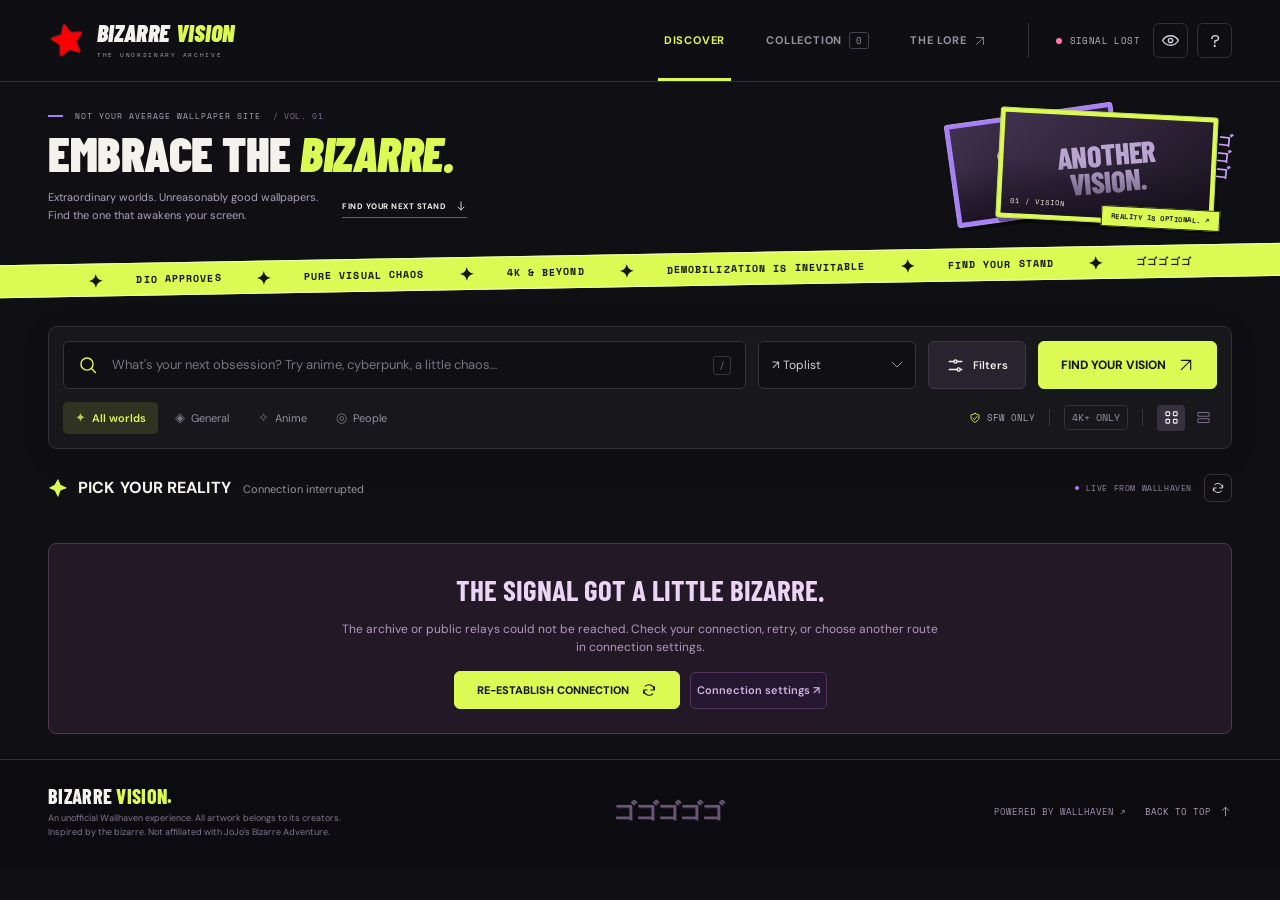
==== commit b55f24bd: "Index fixes" ====
--- a/index.html
+++ b/index.html
@@ -7,7 +7,7 @@
   <meta name="description" content="Bizarre Vision — an extraordinary, online wallpaper discovery experience. Find your next Stand on Wallhaven.">
   <meta name="referrer" content="no-referrer">
   <title>Bizarre Vision — Find your next Stand.</title>
-  <link rel="icon" href="data:image/svg+xml,%3Csvg xmlns='http://www.w3.org/2000/svg' viewBox='0 0 64 64'%3E%3Crect width='64' height='64' rx='12' fill='%23dcfa53'/%3E%3Cpath d='M32 7l6 17 18 8-18 7-6 18-7-18-18-7 18-8z' fill='%23101014'/%3E%3C/svg%3E">
+  <link rel="icon" href="data:image/svg+xml,%3Csvg xmlns='http://www.w3.org/2000/svg' viewBox='0 0 64 64'%3E%3Crect width='64' height='64' rx='12' fill='%23101014'/%3E%3Cpath d='M32 5C33 5 33.6 5.8 34.2 7.3L40.2 20.6L55.1 22.2C57.6 22.5 58.4 24.6 56.6 26.4L45.7 37L48.7 51.9C49.2 54.7 47.6 56 45.2 54.7L32 47.5L18.8 54.7C16.4 56 14.8 54.7 15.3 51.9L18.3 37L7.4 26.4C5.6 24.6 6.4 22.5 8.9 22.2L23.8 20.6L29.8 7.3C30.4 5.8 31 5 32 5Z' fill='%23e62243' stroke='%23800f22' stroke-width='1.5'/%3E%3C/svg%3E">
   <link rel="preconnect" href="https://fonts.googleapis.com">
   <link rel="preconnect" href="https://fonts.gstatic.com" crossorigin>
   <link rel="preconnect" href="https://th.wallhaven.cc">
@@ -28,6 +28,94 @@
     @media(max-width:940px){.primary-nav{gap:16px}.header-actions{gap:6px;padding-left:12px}.brand-name{font-size:15px}.brand-mark{width:37px;height:37px}.brand-sub{font-size:6px;letter-spacing:1.6px}.connection-btn .connection-text{display:none}.connection-btn{padding:8px}.header-inner{gap:16px}.hero h1{font-size:78px}.hero-art{transform:scale(.75);margin-left:-110px}.hero-copy p{font-size:12px}.hero{min-height:310px;grid-template-columns:1.2fr 1fr}.hero-eyebrow{font-size:8px;letter-spacing:1px}.hero-bottom{display:block}.hero-link{display:inline-flex;margin-top:10px}.hero h1 .bizarre:after{right:-15px}.search-row{flex-wrap:wrap}.search-box{flex-basis:calc(100% - 270px)}.search-row>.primary-btn{height:43px}.field-select{height:43px;min-width:135px}.search-box{height:43px}.filter-toggle{height:43px}.search-row .primary-btn{font-size:11px}.search-key{display:none}.filter-bottom-right{gap:9px}.purity-label{font-size:8px}.filter-bottom{gap:8px}.category-tab{font-size:10px;padding:5px 9px}.wallpaper-grid{grid-template-columns:repeat(3,minmax(0,1fr));gap:15px}.advanced-filters{grid-template-columns:1fr 1fr}.feed-source{display:none}.viewer-dialog{width:calc(100vw - 26px)}.viewer-layout{grid-template-columns:minmax(0,1fr) 235px}.viewer-sidebar{padding:19px 16px}.footer-center{display:none}}
     @media(max-width:700px){.wrap{padding:0 20px}.site-header{height:73px}.header-inner{gap:10px}.brand{gap:9px}.brand-sub{display:none}.brand-name{font-size:14px;max-width:110px;line-height:1.15}.brand-name span{display:block}.brand-mark{width:34px;height:36px}.primary-nav{gap:15px}.nav-link{font-size:9px;letter-spacing:.3px}.lore-nav{display:none}.header-actions{border:none;padding-left:0;margin-left:5px;gap:6px}.connection-btn{display:none}.icon-btn{width:29px;height:31px}.hero{grid-template-columns:1fr 1fr;gap:5px;padding:32px 0;min-height:290px}.hero h1{font-size:66px;letter-spacing:-1px}.hero-eyebrow{font-size:6px;letter-spacing:1px;gap:5px;margin-bottom:13px}.hero-copy p{font-size:11px;line-height:1.75;max-width:250px}.hero h1 .bizarre:after{height:35%}.hero-art{transform:scale(.64);transform-origin:center right;min-width:420px;margin-left:-160px;margin-right:-7px;height:282px}.hero-sticker{left:22px}.hero-link{font-size:9px}.ribbon{font-size:8px;padding:7px 0;gap:23px}.ribbon span{gap:23px}.catalog{padding-top:30px}.search-row{gap:9px}.search-box{flex-basis:100%;height:45px}.search-row>.field-select{flex:1;min-width:0;height:38px;font-size:10px}.filter-toggle{height:38px;padding:0 11px;font-size:10px}.search-row>.primary-btn{height:38px;padding:0 12px;font-size:10px;gap:7px}.search-panel{padding:12px}.filter-bottom{flex-wrap:wrap;gap:11px;margin-top:12px}.filter-bottom-right{justify-content:space-between;width:100%;padding-top:9px;border-top:1px solid #342a3c;gap:8px}.category-tab{padding:5px 11px;font-size:10px}.category-tabs{gap:5px}.filter-divider{margin-left:auto}.density-toggle{display:none}.feed-head{margin-top:23px;margin-bottom:14px}.feed-title h2{font-size:13px}.feed-title h2 .muted{font-size:9px;margin-left:4px}.feed-title{gap:7px}.feed-title>.icon{width:16px;height:16px}.wallpaper-grid{grid-template-columns:repeat(2,minmax(0,1fr));gap:13px 11px}.card-badge{top:8px;left:8px;font-size:7px;padding:3px 5px}.card-save{top:6px;right:6px;width:25px;height:25px}.card-save .icon{width:13px;height:13px}.card-body{padding:9px 9px 8px}.card-id{font-size:8px}.card-resolution{font-size:7px}.card-category{font-size:7px}.card-colors .color-dot{width:8px;height:4px}.card-bottomline{margin-top:7px}.card-cta{display:none}.footer-inner{align-items:flex-start;gap:16px}.footer-copy{max-width:210px;line-height:1.8}.footer-right{gap:12px;flex-wrap:wrap;justify-content:flex-end;font-size:8px}.footer-right button{font-size:8px}.footer-brand{font-size:18px}.site-footer{padding:21px 0}.viewer-dialog{max-height:calc(100dvh - 26px)}.viewer-layout{display:flex;flex-direction:column;min-height:0}.viewer-stage{height:42dvh;min-height:220px;flex-shrink:0}.viewer-sidebar{max-height:none;overflow:visible;border-left:0;border-top:1px solid #422b4d}.viewer-dialog .dialog-heading{font-size:8px;letter-spacing:.5px}.viewer-dialog .dialog-head{padding:10px 14px}.viewer-controls{gap:5px}.viewer-controls .icon-btn{width:28px;height:28px}.viewer-sidebar h2{font-size:32px}.detail-table{margin:14px 0}.detail-table div{padding:7px 0}.detail-tags{max-height:100px}.viewer-actions{display:grid;grid-template-columns:1fr 1fr;gap:8px;padding-top:10px}.viewer-actions .secondary-btn{grid-column:1/-1}.detail-palette{max-width:250px}.dialog-title{font-size:39px}.dialog-body{padding:20px}.dialog-head{padding:15px 20px}.syntax-examples{grid-template-columns:1fr}.keyboard-row{justify-content:flex-start;gap:12px}.toast{font-size:11px}.advanced-filters{gap:12px}.filter-note{align-items:flex-start;gap:12px;font-size:10px}.filter-note button{white-space:nowrap}}
     @media(max-width:480px){.hero{display:block;padding:29px 0 20px}.hero-copy{position:relative;z-index:3}.hero h1{font-size:76px;line-height:.88}.hero h1 span{display:inline-block}.hero h1 .bizarre{display:block;width:max-content}.hero-eyebrow{font-size:7px}.hero-copy p{font-size:12px;margin-top:18px;max-width:330px}.hero-bottom{margin-top:0}.hero-link{margin-top:15px}.hero-art{height:230px;transform:scale(.77);transform-origin:center top;margin:18px 0 -22px;min-width:0;width:420px;max-width:none;left:50%;margin-left:-210px;justify-self:auto}.hero-art .poster-back{left:16px;top:32px}.hero-art .poster-main{right:12px;top:22px}.hero-art .hero-sticker{top:0;left:24px}.hero-art .art-caption{bottom:-44px;right:25px}.art-footnote{bottom:-25px;left:30px}.hero-art .menacing{top:0;right:-10px}.hero-art .art-burst{top:0;left:95px}.ribbon{margin-top:18px}.catalog{padding-top:27px}.search-panel{padding:10px}.search-row{gap:7px}.filter-toggle{padding:0 9px}.filter-toggle .filter-text{font-size:9px}.category-tabs{width:100%;justify-content:space-between;gap:3px}.category-tab{font-size:10px;padding:5px 8px;gap:4px}.category-tab .category-symbol{font-size:11px}.search-row>.primary-btn{font-size:0;padding:0 13px;gap:0}.search-row>.primary-btn .icon{width:18px;height:18px}.search-row>.field-select{font-size:10px;max-width:calc(50% - 42px)}.search-row>.primary-btn:after{content:'GO';font-size:9px;margin-left:6px}.advanced-filters{grid-template-columns:1fr 1fr}.filter-field{font-size:8px}.filter-field select{font-size:11px}.feed-title h2{font-size:12px}.feed-title h2 .muted{font-size:8px}.feed-tools{gap:6px}.card-resolution{font-size:6px}.card-id{font-size:7px}.card-body{padding:9px 8px 8px}.card-colors .color-dot{width:7px}.card-category{font-size:6px}.card-badge{font-size:6px}.card-picture{aspect-ratio:1.45}.card-save{width:23px;height:23px}.footer-inner{gap:10px}.footer-copy{max-width:180px;font-size:8px}.footer-right{gap:10px;max-width:150px}.dialog-heading{font-size:9px}.load-region.error{padding:20px 12px}.load-region.error h3{font-size:26px}}
+    /* The original viewer always stays sharp. Blur is a gallery-only preference. */
+    .viewer-dialog .viewer-image,.blur-on .viewer-dialog .viewer-image{filter:none!important;transform:none}
+    .viewer-stage.loading:after{content:'LOADING ORIGINAL · NO THUMBNAIL';max-width:92%;white-space:normal;text-align:center}
+    .viewer-image-error{z-index:5}.viewer-image-error .secondary-btn{min-width:160px}
+    .viewer-original-message{position:absolute;inset:0;display:grid;place-items:center;padding:24px;font:10px/1.8 var(--mono);color:var(--purple);text-align:center}
+    .download-status{margin:0;font:10px/1.8 var(--mono);color:#b39bc1;overflow-wrap:anywhere}
+    .download-status[data-state="error"]{color:var(--pink)}.download-status[data-state="done"]{color:var(--lime)}
+    .download-fallback{padding:10px;border:1px solid #68455b;border-radius:5px;background:#291b25;color:#dbb5d0;font-size:11px;line-height:1.7}
+    .download-fallback p{margin:0}.viewer-links{flex-wrap:wrap}.viewer-links a{font-size:10px;line-height:1.6}
+    .filter-pending{margin:12px 0 0;padding:9px 10px;border:1px solid #534164;background:#292032;border-radius:5px;color:#d7bee9;font-size:11px;display:flex;gap:8px;align-items:center;justify-content:space-between}
+    .filter-pending button{background:none;padding:0;color:var(--lime);font-size:11px;font-weight:700;text-align:right;white-space:nowrap}
+    #searchForm[data-dirty="true"] .search-row>.primary-btn{box-shadow:0 0 0 3px #dcfa5315}
+    .collection-note{border:1px solid #3f304b;background:#1b1522;padding:12px 15px;border-radius:7px;line-height:1.8;color:#bba4c9}
+    .hero{min-height:250px;padding:21px 0 23px;gap:30px}
+    .hero h1{font-size:clamp(56px,5vw,72px);line-height:.9;letter-spacing:-1.3px}
+    .hero-eyebrow{margin-bottom:10px}.hero-bottom{margin-top:12px}.hero-copy p{font-size:12px;line-height:1.65}
+    .hero-link{padding:6px 0;margin-top:0}.hero-art{height:230px;transform:scale(.8);transform-origin:center right;margin-left:-50px}
+    @media(max-width:1180px){.hero{min-height:240px;gap:18px}.hero h1{font-size:64px}.hero-art{transform:scale(.76);margin-left:-90px}}
+    @media(max-width:940px){.hero{min-height:230px}.hero h1{font-size:57px}.hero-art{transform:scale(.65);margin-left:-120px}}
+    @media(max-width:700px){.hero{min-height:235px;padding:20px 0;gap:10px}.hero h1{font-size:51px}.hero-eyebrow{font-size:6px}.hero-art{height:230px;min-width:420px;transform:scale(.57);margin-left:-170px;margin-right:-7px}.hero-copy p{font-size:11px}.hero-link{margin-top:8px;font-size:8px}}
+    @media(max-width:480px){.hero{display:block;min-height:0;padding:23px 0 17px}.hero h1{font-size:58px;line-height:.9}.hero-eyebrow{font-size:7px;margin-bottom:12px}.hero-copy p{font-size:12px;margin-top:13px;max-width:330px}.hero-link{margin-top:12px;font-size:9px}.hero-art{display:none}.ribbon{margin-top:0}.filter-pending{align-items:flex-start;flex-direction:column;gap:6px}.filter-pending button{text-align:left}}
+    /* Compact masthead and Joestar birthmark logo. Existing application UI and behavior stay intact. */
+    .site-header .brand{gap:10px}
+    .site-header .brand-mark{width:39px;height:43px;background:none;border:0;border-radius:0;box-shadow:none;transform:rotate(-12deg)}
+    .site-header .brand-mark svg{width:39px;height:39px;fill:#e63946;stroke:#9b1c31;stroke-width:1.5;stroke-linejoin:round;filter:drop-shadow(0 2px 0 #0008)}
+    .site-header .brand-name{font:900 italic 24px/.95 var(--display);letter-spacing:.1px;white-space:nowrap}
+    .site-header .brand-name span{color:var(--lime);padding-left:2px}
+    .site-header .brand-sub{font-size:6px;letter-spacing:1.7px;margin-top:5px}
+    #hero.bv-intro{display:grid;grid-template-columns:minmax(0,1fr) 286px;align-items:center;gap:28px;min-height:0;padding:23px 48px 25px;isolation:isolate}
+    #hero .bv-intro-copy{position:relative;z-index:3;min-width:0}
+    #hero .bv-kicker{display:flex;align-items:center;gap:12px;flex-wrap:wrap;color:#b0a6bd;font:8px/1.5 var(--mono);letter-spacing:1px;margin:0 0 8px}
+    #hero .bv-kicker:before{content:'';width:15px;height:2px;background:var(--purple);transform:skew(-20deg);flex-shrink:0}
+    #hero .bv-volume{color:#847196;white-space:nowrap;letter-spacing:.6px}
+    #hero h1{font:900 clamp(35px,4vw,49px)/.95 var(--display);letter-spacing:-.5px;margin:0;text-transform:uppercase}
+    #hero h1 span{display:inline}
+    #hero .bv-title-accent{color:var(--lime);font-style:italic;white-space:nowrap;padding-right:3px}
+    #hero .bv-intro-bottom{display:flex;align-items:center;gap:24px;flex-wrap:wrap;margin-top:12px}
+    #hero .bv-intro-bottom p{font-size:11px;line-height:1.65;color:#aaa1b6;margin:0;max-width:370px}
+    #hero .hero-link{font-size:8px;letter-spacing:.5px;gap:9px;margin:0;padding:5px 0;line-height:1.5;white-space:nowrap;flex-shrink:0}
+    #hero .hero-link .icon{width:12px;height:12px}
+    #hero .bv-intro-art{position:relative;isolation:isolate;width:286px;height:124px;max-width:none;min-width:0;margin:0;left:auto;right:auto;top:auto;transform:none;justify-self:end;align-self:center}
+    #hero .bv-panel{position:absolute;margin:0;border:1px solid #514258;border-radius:3px;padding:4px;overflow:hidden;background:#1a1321;box-shadow:3px 4px 0 #0006}
+    #hero .bv-panel-back{left:4px;top:8px;width:170px;height:104px;background:#a780f9;transform:rotate(-8deg);border-color:#b598dc}
+    #hero .bv-panel-front{right:16px;top:7px;width:218px;height:111px;background:var(--lime);border-color:#c2dc61;transform:rotate(3deg);z-index:2}
+    #hero .bv-panel .picture{position:relative;width:100%;height:100%;overflow:hidden;background:linear-gradient(135deg,#41314e,#19141f)}
+    #hero .bv-panel .picture:after{content:'';position:absolute;inset:0;z-index:2;background:linear-gradient(0deg,#100b18a8,transparent 55%);pointer-events:none}
+    #hero .bv-panel .poster-placeholder{font:800 30px/.9 var(--display);color:#baa5d1;letter-spacing:-.4px}
+    #hero .bv-panel img{width:100%;height:100%;object-fit:cover;opacity:0;position:relative;z-index:1;transition:opacity .3s}
+    #hero .bv-panel img.is-loaded{opacity:1}
+    #hero .bv-image-index{position:absolute;bottom:7px;left:9px;z-index:3;font:7px var(--mono);color:#f4efdb;letter-spacing:1px}
+    #hero .bv-manga-type{position:absolute;right:0;top:16px;writing-mode:vertical-rl;font:700 15px/1 var(--sans);letter-spacing:-1px;color:#c7a3f8;transform:rotate(6deg);z-index:4}
+    #hero .bv-art-caption{position:absolute;bottom:0;right:12px;padding:4px 9px;background:var(--lime);border:1px solid #15170c;color:#191a10;font:700 7px var(--mono);letter-spacing:.5px;transform:rotate(3deg);z-index:5;box-shadow:2px 2px 0 #0005;white-space:nowrap}
+    @media(max-width:1180px){
+      #hero.bv-intro{grid-template-columns:minmax(0,1fr) 252px;gap:24px;padding:23px 32px 25px}
+      #hero .bv-intro-art{width:252px;transform:none}
+      #hero .bv-panel-front{width:197px;right:14px}
+      #hero .bv-panel-back{width:150px}
+      #hero .bv-intro-bottom{gap:16px}
+    }
+    @media(max-width:940px){
+      #hero.bv-intro{grid-template-columns:minmax(0,1fr) 228px;gap:22px}
+      #hero .bv-intro-art{width:228px;height:118px}
+      #hero .bv-panel-front{width:180px;height:104px;right:13px}
+      #hero .bv-panel-back{width:139px;height:98px}
+      #hero .bv-kicker{font-size:7px;letter-spacing:.7px;gap:8px}
+      #hero .bv-intro-bottom{display:flex;gap:9px;margin-top:10px}
+      #hero .bv-intro-bottom p{font-size:10px}
+      #hero .hero-link{font-size:8px;padding:3px 0}
+    }
+    @media(max-width:700px){
+      .site-header .brand-mark{width:33px;height:38}.site-header .brand-mark svg{width:33px;height:33px}
+      .site-header .brand-name{font-size:20px;line-height:.95}.site-header .brand{gap:8px}
+      #hero.bv-intro{display:block;grid-template-columns:1fr;padding:21px 20px 22px;min-height:0}
+      #hero .bv-intro-art{display:none}
+      #hero h1{font-size:clamp(32px,6.4vw,43px);line-height:.95}
+      #hero .bv-kicker{font-size:7px;letter-spacing:.8px;margin-bottom:9px}
+      #hero .bv-intro-bottom{align-items:center;gap:14px;margin-top:11px}
+      #hero .bv-intro-bottom p{font-size:11px}
+      #hero .hero-link{font-size:8px;padding:4px 0}
+    }
+    @media(max-width:480px){
+      #hero.bv-intro{padding:21px 20px 20px}
+      #hero h1{font-size:clamp(29px,8.1vw,39px);letter-spacing:-.3px}
+      #hero .bv-kicker{font-size:6px;letter-spacing:.65px;gap:7px}
+      #hero .bv-intro-bottom{display:block;margin-top:11px}
+      #hero .bv-intro-bottom p{font-size:11px;line-height:1.65}
+      #hero .hero-link{display:inline-flex;margin-top:10px;padding:3px 0;font-size:8px}
+    }
     @media(prefers-reduced-motion:reduce){*,*:before,*:after{animation:none!important;transition:none!important;scroll-behavior:auto!important}}
   </style>
 </head>
@@ -57,7 +145,11 @@
   <header class="site-header">
     <div class="wrap header-inner">
       <a class="brand" href="./" id="brandLink" aria-label="Bizarre Vision home">
-        <span class="brand-mark"><svg viewBox="0 0 24 24" aria-hidden="true"><use href="#i-star"/></svg></span>
+        <span class="brand-mark">
+          <svg viewBox="0 0 64 64" role="img" aria-label="Joestar birthmark star">
+            <path fill="red" d="M32 5C33 5 33.6 5.8 34.2 7.3L40.2 20.6L55.1 22.2C57.6 22.5 58.4 24.6 56.6 26.4L45.7 37L48.7 51.9C49.2 54.7 47.6 56 45.2 54.7L32 47.5L18.8 54.7C16.4 56 14.8 54.7 15.3 51.9L18.3 37L7.4 26.4C5.6 24.6 6.4 22.5 8.9 22.2L23.8 20.6L29.8 7.3C30.4 5.8 31 5 32 5Z"/>
+          </svg>
+        </span>
         <div><div class="brand-name">BIZARRE <span>VISION</span></div><div class="brand-sub">THE UNORDINARY ARCHIVE</div></div>
       </a>
       <nav class="primary-nav" aria-label="Main navigation">
@@ -73,24 +165,27 @@
     </div>
   </header>
   <main>
-    <section class="hero wrap" id="hero" aria-labelledby="heroTitle">
-      <div class="hero-copy">
-        <div class="hero-eyebrow"><span class="tiny-star">✦</span> NOT YOUR AVERAGE WALLPAPER SITE <span style="color:#6b5c7c">/ VOL. 01</span></div>
-        <h1 id="heroTitle"><span>EMBRACE THE</span><span class="bizarre">BIZARRE.</span></h1>
-        <div class="hero-bottom"><p>Extraordinary worlds. Unreasonably good wallpapers.<br>Find the one that awakens your screen.</p></div>
-        <button class="hero-link" id="exploreBtn">FIND YOUR NEXT STAND <svg class="icon"><use href="#i-down"/></svg></button>
+    <section class="hero bv-intro wrap" id="hero" aria-labelledby="heroTitle">
+      <div class="hero-copy bv-intro-copy">
+        <div class="bv-kicker"><span>NOT YOUR AVERAGE WALLPAPER SITE</span><span class="bv-volume">/ VOL. 01</span></div>
+        <h1 id="heroTitle"><span>EMBRACE THE</span> <span class="bv-title-accent">BIZARRE.</span></h1>
+        <div class="bv-intro-bottom">
+          <p>Extraordinary worlds. Unreasonably good wallpapers.<br>Find the one that awakens your screen.</p>
+          <button class="hero-link" id="exploreBtn" type="button">FIND YOUR NEXT STAND <svg class="icon" aria-hidden="true"><use href="#i-down"/></svg></button>
+        </div>
       </div>
-      <div class="hero-art" aria-label="A collage of online wallpapers, in a manga-inspired frame">
-        <div class="art-dots"></div><div class="art-burst"></div>
-        <figure class="poster poster-back"><div class="picture"><span class="poster-placeholder">STAND<br>BY.</span><img id="heroBack" alt="A purple-toned illustration from the Bizarre Vision wallpaper archive" decoding="async" width="640" height="360"></div></figure>
-        <figure class="poster poster-main"><div class="picture"><span class="poster-placeholder">A DIFFERENT<br>DIMENSION.</span><img id="heroFront" alt="A cinematic wallpaper from the online archive" decoding="async" fetchpriority="high" width="640" height="360"><span class="poster-serial">VISION / 001</span><span class="poster-label">REALITY IS OPTIONAL. ↗</span></div></figure>
-        <div class="hero-sticker"><b>100%</b><span>BIZARRE</span><span>✦ ✦ ✦</span></div>
-        <span class="menacing" lang="ja" aria-hidden="true">ゴゴゴゴゴ</span>
-        <span class="art-caption"><span>✦</span> THIS IS YOUR STAND.</span>
-        <span class="art-footnote">HIGH RES. HIGHER STANDARDS.</span>
+      <div class="hero-art bv-intro-art" aria-label="A compact manga-inspired frame of online wallpapers">
+        <figure class="poster bv-panel bv-panel-back">
+          <div class="picture"><span class="poster-placeholder" aria-hidden="true">STAND<br>BY.</span><img id="heroBack" alt="A purple-toned illustration from the Bizarre Vision wallpaper archive" decoding="async" width="640" height="360"></div>
+        </figure>
+        <figure class="poster bv-panel bv-panel-front">
+          <div class="picture"><span class="poster-placeholder" aria-hidden="true">ANOTHER<br>VISION.</span><img id="heroFront" alt="A cinematic wallpaper from the online archive" decoding="async" fetchpriority="high" width="640" height="360"><span class="bv-image-index">01 / VISION</span></div>
+        </figure>
+        <span class="bv-manga-type" lang="ja" aria-hidden="true">ゴゴゴ</span>
+        <span class="bv-art-caption">REALITY IS OPTIONAL. ↗</span>
       </div>
     </section>
-    <div class="ribbon" aria-hidden="true"><span><b>✦</b> INFINITE DISCOVERY</span><span><b>✦</b> NO BORING SCREENS ALLOWED</span><span><b>✦</b> 4K & BEYOND</span><span><b>✦</b> PURE VISUAL CHAOS</span><span><b>✦</b> FIND YOUR STAND</span><span><b>✦</b> ゴゴゴゴゴ</span></div>
+    <div class="ribbon" aria-hidden="true"><span><b>✦</b> DIO APPROVES</span><span><b>✦</b> PURE VISUAL CHAOS</span><span><b>✦</b> 4K & BEYOND</span><span><b>✦</b> DEMOBILIZATION IS INEVITABLE</span><span><b>✦</b> FIND YOUR STAND</span><span><b>✦</b> ゴゴゴゴゴ</span></div>
     <section class="catalog wrap" id="catalog" aria-label="Wallpaper discovery">
       <form id="searchForm" class="search-panel" autocomplete="off">
         <div class="search-row">
@@ -119,8 +214,9 @@
           <div class="filter-note"><span>All filters are sent to Wallhaven. No NSFW or API keys required.</span><button type="button" class="text-btn" id="resetFilters">Reset filters ↺</button></div>
         </div>
         <div class="filter-applied" id="activeFilters" aria-label="Active filters"></div>
+        <div class="filter-pending" id="filterPending" role="status" aria-live="polite" hidden><span>Search changed. Your current results stay put until you apply it.</span><button type="submit" title="Apply filters and search">FIND YOUR VISION →</button></div>
       </form>
-      <div class="collection-note" id="collectionNote" hidden>Your personal Stand collection. Saved on this device; images always load online.</div>
+      <div class="collection-note" id="collectionNote" hidden><strong>Your collection lives in this browser.</strong> Up to 200 saved wallpapers; no account and no cross-device sync. Hearts are not Wallhaven favorites. Clearing site data removes your collection, but not downloaded files. Images still load online.</div>
       <div class="feed-head">
         <div class="feed-title"><svg class="icon" aria-hidden="true"><use href="#i-star"/></svg><h2 id="feedTitle">PICK YOUR REALITY <span class="muted" id="resultCount">Connecting to the archive…</span></h2></div>
         <div class="feed-tools"><span class="feed-source"><span class="signal-dot"></span> LIVE FROM WALLHAVEN</span><button class="icon-btn" id="refreshBtn" aria-label="Refresh the current search" title="Refresh the archive"><svg class="icon"><use href="#i-refresh"/></svg></button></div>
@@ -136,10 +232,10 @@
     <div class="dialog-head"><span class="dialog-heading"><span class="lime">✦</span> THE BIZARRE FIELD GUIDE</span><button class="icon-btn" data-close aria-label="Close help"><svg class="icon"><use href="#i-close"/></svg></button></div>
     <div class="dialog-body"><h2 class="dialog-title" id="helpTitle">A little guide to<br><em>the extraordinary.</em></h2><p class="dialog-intro">Your screen deserves a Stand. Search, discover, collect — and keep scrolling. The archive is live, not an offline bundle.</p>
       <section class="help-section"><h3>01 / Speak the language of the archive</h3><p>Use a keyword or Wallhaven's tags. Select a tag or color in the viewer to search for more like it.</p><div class="syntax-examples"><div><code>anime</code> a keyword</div><div><code>+"cyberpunk city"</code> exact, required tag</div><div><code>-landscape</code> exclude a term</div><div><code>@username</code> find an uploader</div><div><code>type:png</code> file format</div><div><code>id:123</code> an exact tag ID</div></div></section>
-      <section class="help-section"><h3>02 / A filter for every dimension</h3><p>Choose a category, minimum resolution, aspect ratio or dominant color. Toplist uses the selected time range. Random uses a stable seed so pages keep their order. Search results are always SFW unless you explicitly choose mature content.</p></section>
-      <section class="help-section"><h3>03 / Shortcuts to another world</h3><div class="keyboard-row"><span><kbd>/</kbd> Search</span><span><kbd>B</kbd> Blur</span><span><kbd>← →</kbd> Inspect</span><span><kbd>Esc</kbd> Close</span><span><kbd>?</kbd> Help</span></div></section>
-      <section class="help-section"><h3>04 / Infinite, but not infinite requests</h3><p>More wallpapers load near the bottom, 24 at a time. Images load only near your viewport. The full-resolution file is requested only when you choose it. A failed request gives you a retry; it never becomes an endless loop.</p></section>
-      <section class="help-section"><h3>05 / Your collection</h3><p>The heart saves a wallpaper's public information on this device. No account is needed. It is not an offline download; the image still comes from the internet. Blur is visual only, and is removed on hover or in the viewer by choice.</p></section>
+      <section class="help-section"><h3>02 / A filter for every dimension</h3><p>Choose your categories, resolution, aspect ratio, color and sorting. Changes stay in a draft until you press <b>Find your Vision</b> or <b>Enter in the search field</b>. The current gallery stays put while you edit. Refresh uses the applied search. Toplist uses the selected time range; Random keeps its seed between pages.</p></section>
+      <section class="help-section"><h3>03 / Shortcuts to another world</h3><div class="keyboard-row"><span><kbd>/</kbd> or <kbd>Ctrl / ⌘ K</kbd> Search</span><span><kbd>B</kbd> Gallery blur</span><span><kbd>← →</kbd> Previous / next original</span><span><kbd>Esc</kbd> Close</span><span><kbd>?</kbd> Help</span></div><p>Letter shortcuts do not run while you type in a field. In the original viewer, arrows work and Escape closes it. B cannot blur an original. Press / or Ctrl/Command+K to return to search.</p></section>
+      <section class="help-section"><h3>04 / Infinite, but not infinite requests</h3><p>More wallpapers load near the bottom. Gallery thumbnails load near your viewport; opening a wallpaper requests the full original, never a larger preview. The Download original button fetches the actual file and asks your browser to save it. If a browser or relay prevents this, use Open original file and Save image as… in your browser. A failed request has a retry, not an endless loop.</p></section>
+      <section class="help-section"><h3>05 / Collection ≠ Wallhaven account favorites</h3><p>The heart saves this wallpaper's public information in this browser's localStorage, up to 200 wallpapers. No account is required. Collection is scoped to this browser and site origin (protocol, domain and port), not an account. Another browser, device or origin has a separate collection; projects on the same origin can share local entries. Clearing site data removes it.</p><p>Only the wallpaper links and metadata are saved, not the image files. An internet connection is still required to display or download originals. The Favorites number in the inspector is the public Wallhaven community count — it is not your personal list. Your own Wallhaven favorites are not imported or synced, and Bizarre Vision on GitHub Pages has no account backend.</p></section>
       <section class="help-section"><h3>06 / If the connection gets bizarre</h3><p>GitHub Pages cannot run a private backend. Browser CORS restrictions and unavailable relays can interrupt the archive. Use the connection indicator to inspect the live routes, retry, or supply your own HTTPS CORS relay. Public proxies are not guaranteed to stay online.</p><button class="text-btn" id="helpNetworkBtn">Open connection settings →</button></section>
     </div>
   </dialog>
@@ -151,8 +247,28 @@
     </div>
   </dialog>
   <dialog id="viewerDialog" class="viewer-dialog" aria-labelledby="viewerTitle">
-    <div class="dialog-head"><span class="dialog-heading"><span class="lime">✦</span> STAND INSPECTOR <span id="viewerPosition"></span></span><div class="viewer-controls"><button class="icon-btn" id="viewerReveal" aria-label="Toggle wallpaper blur" aria-pressed="false" title="Toggle blur (B)"><svg class="icon"><use href="#i-eye"/></svg></button><button class="icon-btn" id="prevWallpaper" aria-label="Previous wallpaper"><svg class="icon"><use href="#i-left"/></svg></button><button class="icon-btn" id="nextWallpaper" aria-label="Next wallpaper"><svg class="icon"><use href="#i-right"/></svg></button><button class="icon-btn" data-close aria-label="Close wallpaper"><svg class="icon"><use href="#i-close"/></svg></button></div></div>
-    <div class="viewer-layout"><div class="viewer-stage loading" id="viewerStage"><span class="viewer-placeholder" aria-hidden="true">✦</span><img id="viewerImage" class="viewer-image" alt="Wallpaper preview" decoding="async"><span id="viewerPreviewLabel" class="viewer-preview-label">PREVIEW · FULL RESOLUTION ON DEMAND</span></div><aside class="viewer-sidebar"><div class="detail-overline">A VISION FROM ANOTHER WORLD</div><h2 id="viewerTitle">#WALLPAPER</h2><span class="detail-category" id="viewerCategory">Wallpaper</span><dl class="detail-table"><div><dt>Resolution</dt><dd id="viewerResolution">—</dd></div><div><dt>File size</dt><dd id="viewerFileSize">—</dd></div><div><dt>Uploaded by</dt><dd id="viewerUploader">—</dd></div><div><dt>Favorites</dt><dd id="viewerFavorites">—</dd></div></dl><div class="detail-label">COLOR ENERGY / CLICK TO EXPLORE</div><div class="detail-palette" id="viewerPalette"></div><div class="detail-label">TAGS / CLICK TO EXPLORE</div><div class="detail-tags" id="viewerTags"></div><div class="meta-status" id="metaStatus" aria-live="polite">Connecting to wallpaper details…</div><div class="viewer-actions"><button class="primary-btn" id="downloadBtn"><svg class="icon"><use href="#i-download"/></svg><span>DOWNLOAD ORIGINAL</span></button><button class="secondary-btn" id="viewerSave"><svg class="icon"><use href="#i-heart"/></svg><span>Save to collection</span></button><button class="secondary-btn" id="fullImageBtn"><svg class="icon"><use href="#i-eye"/></svg>Load full-resolution preview</button></div><div class="viewer-links"><a id="originalLink" target="_blank" rel="noopener noreferrer">View on Wallhaven ↗</a><button id="copyLinkBtn">Copy link</button></div></aside></div>
+    <div class="dialog-head"><span class="dialog-heading"><span class="lime">✦</span> STAND INSPECTOR <span id="viewerPosition"></span></span><div class="viewer-controls"><button class="icon-btn" id="prevWallpaper" aria-label="Previous wallpaper" title="Previous wallpaper (←)"><svg class="icon"><use href="#i-left"/></svg></button><button class="icon-btn" id="nextWallpaper" aria-label="Next wallpaper" title="Next wallpaper (→)"><svg class="icon"><use href="#i-right"/></svg></button><button class="icon-btn" data-close aria-label="Close wallpaper" title="Close (Esc)"><svg class="icon"><use href="#i-close"/></svg></button></div></div>
+    <div class="viewer-layout">
+      <div class="viewer-stage loading" id="viewerStage" aria-busy="true">
+        <span class="viewer-placeholder" aria-hidden="true">✦</span>
+        <img id="viewerImage" class="viewer-image" alt="Original full-resolution wallpaper" decoding="async">
+        <span id="viewerOriginalLabel" class="viewer-preview-label">ORIGINAL / LOADING</span>
+      </div>
+      <aside class="viewer-sidebar">
+        <div class="detail-overline">A VISION FROM ANOTHER WORLD</div><h2 id="viewerTitle">#WALLPAPER</h2><span class="detail-category" id="viewerCategory">Wallpaper</span>
+        <dl class="detail-table"><div><dt>Resolution</dt><dd id="viewerResolution">—</dd></div><div><dt>File size</dt><dd id="viewerFileSize">—</dd></div><div><dt>Uploaded by</dt><dd id="viewerUploader">—</dd></div><div><dt>Wallhaven favorites</dt><dd id="viewerFavorites">—</dd></div></dl>
+        <div class="detail-label">COLOR ENERGY / CLICK TO EXPLORE</div><div class="detail-palette" id="viewerPalette"></div>
+        <div class="detail-label">TAGS / CLICK TO EXPLORE</div><div class="detail-tags" id="viewerTags"></div>
+        <div class="meta-status" id="metaStatus" aria-live="polite">Connecting to wallpaper details…</div>
+        <div class="viewer-actions">
+          <button class="primary-btn" id="downloadBtn" type="button"><svg class="icon"><use href="#i-download"/></svg><span>DOWNLOAD ORIGINAL</span></button>
+          <button class="secondary-btn" id="viewerSave" type="button"><svg class="icon"><use href="#i-heart"/></svg><span>Save to collection</span></button>
+          <p class="download-status" id="downloadStatus" role="status" aria-live="polite">The full file is downloaded, not a thumbnail. Your browser may ask where to save it.</p>
+          <div class="download-fallback" id="downloadFallback" hidden><p>The browser or relay prevented saving. Open the original file below, then use your browser's Save image as… command.</p></div>
+        </div>
+        <div class="viewer-links"><a id="originalLink" target="_blank" rel="noopener noreferrer">View on Wallhaven ↗</a><a id="originalFileLink" target="_blank" rel="noopener noreferrer">Open original file ↗</a></div>
+      </aside>
+    </div>
   </dialog>
   <div class="toast" id="toast" role="status" aria-live="polite"></div>
   <script>
@@ -170,7 +286,7 @@
         {id:'corslol', name:'CORS.lol', make:url=>'https://api.cors.lol/?url='+encodeURIComponent(url)}
       ],
       CACHE_TTL: 120000, CACHE_LIMIT: 8, API_TIMEOUT: 7000, DIRECT_TIMEOUT: 3500,
-      IMAGE_LIMIT: 4, IMAGE_TIMEOUT: 14000, MAX_IMAGE_BYTES: 64*1024*1024
+      IMAGE_LIMIT: 4, IMAGE_TIMEOUT: 14000, MAX_IMAGE_BYTES: 128*1024*1024
     });
     const $ = id => document.getElementById(id);
     const icon = name => `<svg class="icon" aria-hidden="true"><use href="#i-${name}"/></svg>`;
@@ -207,6 +323,18 @@
       const endpoint=storage.get('custom','');
       try { const u=new URL(endpoint); return u.protocol==='https:' && !u.username && !u.password && !u.port && u.searchParams.has('url') ? {id:'custom',name:'Your HTTPS relay',make:url=>{const built=new URL(u.href);built.searchParams.set('url',url);return built.href;}} : null; } catch { return null; }
     }
+    async function validateOriginalBlob(blob) {
+      const header=new Uint8Array(await blob.slice(0,32).arrayBuffer());
+      const text=String.fromCharCode(...header);
+      let type='';
+      if(header[0]===0xff&&header[1]===0xd8&&header[2]===0xff)type='image/jpeg';
+      else if(header[0]===0x89&&text.slice(1,4)==='PNG')type='image/png';
+      else if(text.startsWith('GIF87a')||text.startsWith('GIF89a'))type='image/gif';
+      else if(text.startsWith('RIFF')&&text.slice(8,12)==='WEBP')type='image/webp';
+      else if(text.slice(4,8)==='ftyp'&&(/avif|avis/.test(text.slice(8,32))))type='image/avif';
+      if(!type)throw new NetworkError('The relay returned an error page instead of the image file.');
+      return new Blob([blob],{type});
+    }
     const routeStats = new Map();
     class NetworkError extends Error { constructor(message,options={}) { super(message); this.name='NetworkError';Object.assign(this,options); } }
     const network = {
@@ -236,10 +364,10 @@
         const start=performance.now();
         try {
           const response=await fetch(route.make(url),{signal:controller.signal,mode:'cors',credentials:'omit',referrerPolicy:'no-referrer',cache:'default',headers:{Accept:kind==='blob'?'image/*':'application/json'}});
-          if(response.status===429)throw new NetworkError('Wallhaven or this relay is rate limiting requests.',{status:429,retryAfter:Math.max(30,Math.min(300,parseInt(response.headers.get('retry-after'),10)||60)),origin:route.id==='direct'?'api':'relay'});
+          if(response.status===429)throw new NetworkError('Wallhaven or this relay is rate limiting requests.',{status:429,retryAfter:Math.max(30,Math.min(300,parseInt(response.headers.get('retry-after'),10)||60)),origin:kind==='blob'?'file':route.id==='direct'?'api':'relay'});
           if(!response.ok)throw new NetworkError('The connection returned HTTP '+response.status,{status:response.status});
           const blob=await this.readBody(response,controller.signal,kind==='blob'?CONFIG.MAX_IMAGE_BYTES:1024*1024);
-          if(kind==='blob') { if(!blob.type.startsWith('image/')) throw new NetworkError('The relay did not return an image.');return blob; }
+          if(kind==='blob')return await validateOriginalBlob(blob);
           let data;try {data=JSON.parse(await blob.text());}catch {throw new NetworkError('The relay returned HTML or an invalid response, not Wallhaven JSON.');}
           if(data.error) { const error=String(data.error); const limited=/429|rate.?limit|too many requests/i.test(error);throw new NetworkError(limited?'The archive is asking us to slow down.':error,{status:limited?429:(/401|unauthori/i.test(error)?401:502),retryAfter:60,origin:'api'}); }
           if(!data.data || (typeof data.data!=='object')) throw new NetworkError('This is not a valid Wallhaven response.');
@@ -319,11 +447,17 @@
     }
     function setBlur(value) {
       app.blur=value;document.body.classList.toggle('blur-on',value);$('blurToggle').setAttribute('aria-pressed',String(value));
-      $('blurToggle').title=value?'Blur on — hover to reveal (B)':'Blur off (B)';
-      $('viewerReveal')?.setAttribute('aria-pressed',String(value));storage.set('blur',value);
+      $('blurToggle').title=value?'Gallery blur on — hover to reveal (B)':'Gallery blur off (B)';storage.set('blur',value);
     }
     function setDensity(density) {app.density=density==='wide'?'wide':'normal';grid.classList.toggle('wide',app.density==='wide');document.querySelectorAll('[data-density]').forEach(b=>b.setAttribute('aria-pressed',String(b.dataset.density===app.density)));storage.set('density',app.density);}
-    function setSaved(w,force) {const add=force??!app.saved.has(w.id);if(add){app.saved.set(w.id,w);}else{app.saved.delete(w.id);}const saved=storage.set('saved',[...app.saved.values()].slice(-200));if(!saved)toast('Saved for this visit. Browser storage is unavailable.');else toast(add?'A new Stand joins your collection.':'Removed from your collection.');updateSavedUI();if(app.collection)renderCollection();}
+    function setSaved(w,force) {
+      const add=force??!app.saved.has(w.id);
+      if(add&&!app.saved.has(w.id)&&app.saved.size>=200){toast('Your collection holds 200 wallpapers. Remove one before adding another.');return;}
+      if(add)app.saved.set(w.id,w);else app.saved.delete(w.id);
+      const persisted=storage.set('saved',[...app.saved.values()]);
+      toast(!persisted?'Browser storage is unavailable. This collection is saved for this visit only.':add?'A new Stand joins your collection.':'Removed from your collection.');
+      updateSavedUI();if(app.collection)renderCollection();
+    }
     function updateSavedUI() {$('savedCount').textContent=app.saved.size;document.querySelectorAll('[data-save]').forEach(b=>b.setAttribute('aria-pressed',String(app.saved.has(b.dataset.save))));if(app.view){$('viewerSave').setAttribute('aria-pressed',String(app.saved.has(app.view.id)));$('viewerSave').querySelector('span').textContent=app.saved.has(app.view.id)?'Saved to your collection':'Save to collection';}}
     const imageQueue={running:new Set(),pending:[],jobs:new Map(),
       observer:new IntersectionObserver(entries=>entries.forEach(entry=>{
@@ -360,7 +494,19 @@
         };
         job.img.onload=()=>{
           if(job.cancelled||job.done||!job.running)return;
-          job.img.classList.add('is-loaded');if(job.img.id==='viewerImage')$('viewerStage').classList.remove('loading');
+          if(job.img.id==='viewerImage'){
+            const w=app.view;
+            const dimensions=(w?.resolution||'').split('x').map(Number);
+            const expectedWidth=w?.dimension_x||dimensions[0]||0,expectedHeight=w?.dimension_y||dimensions[1]||0;
+            if((expectedWidth>0&&job.img.naturalWidth!==expectedWidth)||(expectedHeight>0&&job.img.naturalHeight!==expectedHeight)){
+              this.finish(job,true);return;
+            }
+          }
+          job.img.classList.add('is-loaded');
+          if(job.img.id==='viewerImage'){
+            $('viewerStage').classList.remove('loading');$('viewerStage').setAttribute('aria-busy','false');
+            $('viewerOriginalLabel').textContent='ORIGINAL / '+job.img.naturalWidth+' × '+job.img.naturalHeight;
+          }
           this.finish(job,false);
         };job.img.onerror=onError;
         job.timer=setTimeout(onError,CONFIG.IMAGE_TIMEOUT);job.img.src=src;
@@ -437,14 +583,21 @@
       if(!p.has('sorting'))p.set('sorting','toplist');return p;
     }
     function syncFilters() {
-      const p=readFilters();const n=[...p].filter(([k])=>k!=='categories'||p.get(k)!=='111').filter(([k])=>k!=='purity'||p.get(k)!=='100').filter(([k])=>k!=='sorting'||p.get(k)!=='toplist').length;
+      $('topRange').disabled=$('sorting').value!=='toplist';$('topRange').closest('label').style.opacity=$('sorting').value==='toplist'?'1':'.5';
+      const p=readFilters();
+      const defaults={categories:'111',purity:'100',sorting:'toplist',topRange:'1M',order:'desc'};
+      const n=[...p].filter(([k,v])=>k!=='q'&&v!==defaults[k]&&k!=='sorting').length;
       $('filterBadge').hidden=n===0;$('filterBadge').textContent=n;
+      const dirty=app.params.toString()!==p.toString();
+      form.dataset.dirty=String(dirty);$('filterPending').hidden=!dirty||app.collection;
       document.querySelectorAll('[data-category]').forEach(b=>b.setAttribute('aria-pressed',String(b.dataset.category===$('categories').value)));
       $('qualityToggle').setAttribute('aria-pressed',String($('atleast').value==='3840x2160'));
       $('purityLabel').textContent=$('purity').value==='110'?'MATURE MODE':'SFW ONLY';
-      $('topRange').disabled=$('sorting').value!=='toplist';$('topRange').closest('label').style.opacity=$('sorting').value==='toplist'?'1':'.5';
       const chips=$('activeFilters');chips.replaceChildren();
-      const source=p.get('colors');if(source){const b=document.createElement('button');b.type='button';b.className='applied-chip';b.dataset.removeFilter='colors';b.innerHTML='<span style="width:8px;height:8px;background:#'+source+';border-radius:2px"></span> COLOR #'+source+' '+icon('close');chips.appendChild(b);}
+      const source=p.get('colors');if(/^[a-f\d]{6}$/i.test(source||'')){
+        const b=document.createElement('button');b.type='button';b.className='applied-chip';b.dataset.removeFilter='colors';
+        b.innerHTML='<span style="width:8px;height:8px;background:#'+source+';border-radius:2px"></span> COLOR #'+source+' '+icon('close');chips.appendChild(b);
+      }
     }
     function updateURL() {
       const url=new URL(location.href);url.search='';url.hash=app.collection?'collection':'';
@@ -470,9 +623,10 @@
       }else if(mode==='end')loadRegion.innerHTML='<span class="load-end">'+escapeText(message||'YOU’VE REACHED THE EDGE. FOR NOW.')+'</span>';
       else if(mode==='ready')loadRegion.innerHTML='<span class="load-label">'+escapeText(message||'KEEP SCROLLING. YOUR NEXT STAND IS OUT THERE.')+'</span>';
     }
-    async function startSearch(refresh=false) {
+    async function startSearch(refresh=false,appliedOverride=null) {
       if(!form.reportValidity())return;
-      const wasCollection=app.collection;app.collection=false;cancelSearch();app.params=readFilters();app.page=0;app.lastPage=1;app.total=0;
+      const wasCollection=app.collection;app.collection=false;cancelSearch();
+      app.params=appliedOverride?new URLSearchParams(appliedOverride):readFilters();app.page=0;app.lastPage=1;app.total=0;
       app.seed=app.params.get('sorting')==='random'?Math.random().toString(36).slice(2,8).padEnd(6,'0'):'';app.items=[];app.seen.clear();
       syncFilters();if(refresh)network.cache.clear();updateURL();$('searchForm').hidden=false;$('collectionNote').hidden=true;$('hero').hidden=false;
       $('feedTitle').firstChild.textContent='PICK YOUR REALITY ';$('resultCount').textContent='Connecting to the archive…';setNav();
@@ -521,42 +675,72 @@
     function showCollection() {cancelSearch();app.collection=true;app.items=[...app.saved.values()];form.hidden=true;$('hero').hidden=true;$('collectionNote').hidden=false;$('feedTitle').firstChild.textContent='YOUR STAND COLLECTION ';loadRegion.hidden=false;setNav();renderCollection();updateURL();$('catalog').scrollIntoView({behavior:'smooth',block:'start'});}
     function showDiscover() {if(app.collection){app.collection=false;startSearch();}$('catalog').scrollIntoView({behavior:'smooth',block:'start'});}
     function toggleSaved(id) {const w=app.cardIndex.get(id)||app.view;if(!w||!w.thumbs)return;setSaved(w);}
-    function clearViewerImage() {imageQueue.cancel($('viewerImage'));$('viewerImage').classList.remove('is-loaded');$('viewerImage').removeAttribute('src');$('viewerStage').classList.add('loading');}
-    function showViewerError() {$('viewerStage').classList.remove('loading');const error=document.createElement('div');error.className='viewer-image-error';error.innerHTML=icon('globe')+'<p>The image signal was interrupted.<br>Try again or open the original on Wallhaven.</p><button class="secondary-btn">Retry preview ↺</button>';error.querySelector('button').onclick=()=>{error.remove();loadViewerImage(false);};$('viewerStage').appendChild(error);}
-    function loadViewerImage(full=false) {
-      if(!app.view)return;const w=app.view;clearViewerImage();$('viewerStage').querySelector('.viewer-image-error')?.remove();
-      $('viewerPreviewLabel').textContent=full?'ORIGINAL RESOLUTION':'PREVIEW · FULL RESOLUTION ON DEMAND';
-      $('fullImageBtn').textContent=full?'Switch to lightweight preview':'Load full-resolution preview';
-      imageQueue.attach($('viewerImage'),imageSources(full?w.path:w.thumbs?.large||w.path,full?'full':'thumb'),{eager:true,priority:true,onFailure:showViewerError});
+    let downloadedOriginal=null;
+    function clearViewerImage() {
+      imageQueue.cancel($('viewerImage'));$('viewerImage').classList.remove('is-loaded');$('viewerImage').removeAttribute('src');
+      $('viewerStage').classList.add('loading');$('viewerStage').setAttribute('aria-busy','true');
+      $('viewerStage').querySelector('.viewer-image-error')?.remove();$('viewerOriginalLabel').textContent='ORIGINAL / LOADING';
+    }
+    function showViewerError(message='The full-resolution file could not be reached. No thumbnail has been substituted.',restricted=false) {
+      $('viewerStage').classList.remove('loading');$('viewerStage').setAttribute('aria-busy','false');
+      $('viewerStage').querySelector('.viewer-image-error')?.remove();
+      $('viewerOriginalLabel').textContent=restricted?'RESTRICTED CONTENT':'ORIGINAL / CONNECTION INTERRUPTED';
+      const error=document.createElement('div');error.className='viewer-image-error';
+      const p=document.createElement('p');p.textContent=message;error.innerHTML=icon('globe');error.appendChild(p);
+      if(!restricted){const retry=document.createElement('button');retry.type='button';retry.className='secondary-btn';retry.textContent='Retry original ↺';retry.onclick=loadViewerImage;error.appendChild(retry);}
+      const link=document.createElement('a');link.className='secondary-btn';link.href=app.view?.url||'https://wallhaven.cc';link.target='_blank';link.rel='noopener noreferrer';link.textContent='Open on Wallhaven ↗';error.appendChild(link);
+      $('viewerStage').appendChild(error);
+    }
+    function loadViewerImage() {
+      if(!app.view||!$('viewerDialog').open)return;const w=app.view;clearViewerImage();
+      if(!w.path){$('viewerOriginalLabel').textContent='ORIGINAL / WAITING FOR FILE';return;}
+      $('viewerOriginalLabel').textContent='ORIGINAL / '+(w.resolution||'FULL RESOLUTION');
+      // Only the original `path` is ever requested here. Thumbnail fields are deliberately excluded.
+      imageQueue.attach($('viewerImage'),imageSources(w.path,'full'),{eager:true,priority:true,onFailure:()=>showViewerError()});
     }
     function updateViewerMeta(w) {
-      $('viewerTitle').textContent='#'+w.id;$('viewerCategory').textContent=w.category||'WALLPAPER';$('viewerResolution').textContent=w.resolution||'—';$('viewerFileSize').textContent=w.file_size?(w.file_size/1024/1024).toFixed(1)+' MB':'—';$('viewerUploader').textContent=w.uploader||'—';$('viewerFavorites').textContent=String(w.favorites||0);
-      $('originalLink').href=w.url;const palette=$('viewerPalette');palette.replaceChildren();(w.colors||[]).forEach(c=>{const b=document.createElement('button');b.className='palette-chip';b.style.setProperty('--swatch',c);b.title='Search color '+c;b.setAttribute('aria-label','Find wallpapers with color '+c);b.dataset.filterColor=c.slice(1);palette.appendChild(b);});
+      $('viewerTitle').textContent='#'+w.id;$('viewerCategory').textContent=w.category||'WALLPAPER';
+      $('viewerResolution').textContent=w.resolution||'—';$('viewerFileSize').textContent=w.file_size?(w.file_size/1024/1024).toFixed(1)+' MB':'—';
+      $('viewerUploader').textContent=w.uploader||'—';$('viewerFavorites').textContent=String(w.favorites||0);
+      $('originalLink').href=w.url;$('originalFileLink').href=w.path||w.url;$('originalFileLink').hidden=!w.path;
+      const palette=$('viewerPalette');palette.replaceChildren();(w.colors||[]).forEach(c=>{const b=document.createElement('button');b.className='palette-chip';b.style.setProperty('--swatch',c);b.title='Search color '+c;b.setAttribute('aria-label','Find wallpapers with color '+c);b.dataset.filterColor=c.slice(1);palette.appendChild(b);});
       const list=$('viewerTags');list.replaceChildren();(w.tags||[]).forEach(t=>{const b=document.createElement('button');b.className='tag';b.textContent=t.name;b.dataset.tag=t.name;b.title='Search '+t.name;list.appendChild(b);});
       updateSavedUI();
+    }
+    function resetDownloadUI(w) {
+      $('downloadBtn').disabled=!w.path;$('downloadBtn').querySelector('span').textContent='DOWNLOAD ORIGINAL';
+      $('downloadFallback').hidden=true;$('downloadStatus').dataset.state='idle';
+      $('downloadStatus').textContent='The full file is downloaded, not a thumbnail. Your browser may ask where to save it.';
+      if(downloadedOriginal?.id!==w.id)downloadedOriginal=null;
     }
     async function openViewer(id) {
       const w=app.cardIndex.get(id)||[...app.saved.values()].find(item=>item.id===id)||wallpaperFromID(id);if(!w)return;
       app.view=w;const epoch=++app.viewerEpoch;app.detailAbort?.abort();app.downloadAbort?.abort();app.detailAbort=new AbortController();
       if(!$('viewerDialog').open)$('viewerDialog').showModal();
-      loadViewerImage(false);updateViewerMeta(w);$('metaStatus').textContent='Connecting to wallpaper details…';
+      resetDownloadUI(w);updateViewerMeta(w);$('metaStatus').textContent='Connecting to wallpaper details…';
+      $('viewerSave').disabled=!w.thumbs;
       const index=app.items.findIndex(i=>i.id===id);$('viewerPosition').textContent=index>=0?' / '+String(index+1).padStart(2,'0'):' / DETAIL';
       $('prevWallpaper').disabled=index<=0;$('nextWallpaper').disabled=index<0||index>=app.items.length-1;
-      $('downloadBtn').disabled=!w.path;$('fullImageBtn').disabled=!w.path;$('downloadBtn').querySelector('span').textContent='DOWNLOAD ORIGINAL';$('viewerSave').disabled=!w.thumbs;
-      try {
-        const json=await network.request(CONFIG.API+'/w/'+id,app.detailAbort.signal);if(epoch!==app.viewerEpoch||!$('viewerDialog').open)return;
+      if(w.purity==='nsfw'){
+        clearViewerImage();showViewerError('This public viewer does not display NSFW content. Open an authorized Wallhaven account to view this file.',true);
+        $('downloadBtn').disabled=true;$('metaStatus').textContent='Restricted content.';return;
+      }
+      loadViewerImage();
+      try{
+        const json=await network.request(CONFIG.API+'/w/'+id,app.detailAbort.signal);
+        if(epoch!==app.viewerEpoch||!$('viewerDialog').open)return;
         const clean=normalizeWallpaper(json.data);if(!clean)throw new NetworkError('No wallpaper details available.');
-        if(clean.purity==='nsfw') {
-          clearViewerImage();$('viewerStage').classList.remove('loading');$('viewerSave').disabled=true;$('downloadBtn').disabled=true;$('fullImageBtn').disabled=true;
-          $('metaStatus').textContent='Restricted content. This public viewer displays SFW previews only; use an authorized Wallhaven account for NSFW.';
-          showViewerError();$('viewerStage').querySelector('.viewer-image-error button')?.setAttribute('hidden','');return;
+        if(clean.purity==='nsfw'){
+          clearViewerImage();showViewerError('This public viewer does not display NSFW content. Open an authorized Wallhaven account to view this file.',true);
+          $('downloadBtn').disabled=true;$('viewerSave').disabled=true;$('metaStatus').textContent='Restricted content.';return;
         }
         app.view=clean;app.cardIndex.set(clean.id,clean);updateViewerMeta(clean);$('metaStatus').textContent='Click a tag or color to discover more.';
-        $('downloadBtn').disabled=false;$('fullImageBtn').disabled=false;$('viewerSave').disabled=false;
-        if(!w.thumbs)loadViewerImage(false);
-      }catch(error) {
+        $('viewerSave').disabled=false;$('downloadBtn').disabled=false;
+        if(!w.path||w.path!==clean.path)loadViewerImage();
+      }catch(error){
         if(error.name==='AbortError'||epoch!==app.viewerEpoch)return;
-        $('metaStatus').textContent=w.thumbs?'Preview available. Details could not be loaded.':'This wallpaper could not be connected to the archive.';
+        $('metaStatus').textContent=w.path?'The original is loaded independently of tags. Wallpaper details could not be retrieved.':'This wallpaper could not be connected to the archive.';
+        if(!w.path)showViewerError('The original file address could not be retrieved. Retry or open the wallpaper on Wallhaven.');
         const retry=document.createElement('button');retry.type='button';retry.className='text-btn';retry.textContent='Retry details ↺';retry.onclick=()=>openViewer(id);
         $('metaStatus').appendChild(document.createElement('br'),retry);
       }
@@ -564,20 +748,28 @@
     function closeViewer() {$('viewerDialog').close();}
     function stepViewer(direction) {const index=app.items.findIndex(w=>w.id===app.view?.id);const next=app.items[index+direction];if(next)openViewer(next.id);}
     async function downloadOriginal() {
-      const w=app.view;if(!w?.path)return;app.downloadAbort?.abort();const ctrl=new AbortController();app.downloadAbort=ctrl;const b=$('downloadBtn');b.disabled=true;b.querySelector('span').textContent='CONNECTING…';
-      try {const blob=await network.request(w.path,ctrl.signal,'blob');if(ctrl.signal.aborted)return;const objectURL=URL.createObjectURL(blob);const link=document.createElement('a');link.href=objectURL;link.download='bizarre-vision-'+w.id+'.'+(blob.type.includes('png')?'png':blob.type.includes('webp')?'webp':'jpg');document.body.appendChild(link);link.click();link.remove();setTimeout(()=>URL.revokeObjectURL(objectURL),30000);toast('Your original is ready. Make it your new reality.');}
-      catch(error) {if(error.name!=='AbortError')toast('Original download unavailable. Use View on Wallhaven instead.');}
-      finally {if(!ctrl.signal.aborted){b.disabled=false;b.querySelector('span').textContent='DOWNLOAD ORIGINAL';}}
-    }
-    async function copyText(text) {
-      try{await navigator.clipboard.writeText(text);}
-      catch {
-        const previous=document.activeElement,t=document.createElement('textarea');t.value=text;t.readOnly=true;
-        t.style.cssText='position:fixed;top:0;left:0;width:1px;height:1px;opacity:0;';
-        (document.querySelector('dialog[open]')||document.body).appendChild(t);t.select();
-        const ok=document.execCommand('copy');t.remove();previous?.focus({preventScroll:true});if(!ok)throw new Error('Copy unavailable');
+      const w=app.view;if(!w?.path||w.purity==='nsfw'||$('downloadBtn').disabled)return;
+      app.downloadAbort?.abort();const ctrl=new AbortController();app.downloadAbort=ctrl;const epoch=app.viewerEpoch;
+      const button=$('downloadBtn'),status=$('downloadStatus');button.disabled=true;button.querySelector('span').textContent='FETCHING ORIGINAL…';
+      status.dataset.state='loading';status.textContent='Downloading the original file. Large images can take a moment; this is not a thumbnail.';$('downloadFallback').hidden=true;
+      try{
+        const blob=downloadedOriginal?.id===w.id?downloadedOriginal.blob:await network.request(w.path,ctrl.signal,'blob');
+        if(ctrl.signal.aborted||epoch!==app.viewerEpoch)return;
+        if(!blob.size)throw new NetworkError('The original file is empty.');
+        if(w.file_size>0&&blob.size!==w.file_size)throw new NetworkError('The relay returned an incomplete or altered file, not the full original.');
+        downloadedOriginal={id:w.id,blob};
+        const mime=blob.type.toLowerCase();const extension=mime.includes('png')?'png':mime.includes('webp')?'webp':mime.includes('gif')?'gif':mime.includes('avif')?'avif':'jpg';
+        const objectURL=URL.createObjectURL(blob),link=document.createElement('a');link.href=objectURL;link.download='bizarre-vision-'+w.id+'.'+extension;
+        $('viewerDialog').appendChild(link);link.click();link.remove();setTimeout(()=>URL.revokeObjectURL(objectURL),120000);
+        status.dataset.state='done';status.textContent='Original '+extension.toUpperCase()+' ('+(blob.size/1024/1024).toFixed(1)+' MB) sent to your browser. Check Downloads; if your browser did not save it, open the original file below.';
+        $('downloadFallback').hidden=true;
+      }catch(error){
+        if(error.name==='AbortError'||ctrl.signal.aborted||epoch!==app.viewerEpoch)return;
+        status.dataset.state='error';status.textContent='Automatic saving was blocked by the browser or the connection. You can retry, or open the original file below and choose Save image as…';
+        $('downloadFallback').hidden=false;
+      }finally{
+        if(epoch===app.viewerEpoch&&!ctrl.signal.aborted){button.disabled=false;button.querySelector('span').textContent='DOWNLOAD ORIGINAL';}
       }
-      toast('Vision link copied. Share the bizarre.');
     }
     function renderNetwork() {
       const list=$('routeList');list.replaceChildren();const routes=[...CONFIG.ROUTES];const custom=getCustomRoute();if(custom)routes.push(custom);
@@ -593,59 +785,68 @@
       restoreDefaults();const q=new URL(location.href).searchParams;['q','categories','sorting','atleast','ratios','colors','topRange','purity','order'].forEach(k=>{if(q.has(k)&&$(k))$(k).value=q.get(k).slice(0,160);});
       if(!/^[01]{3}$/.test($('categories').value))$('categories').value='111';if(!['100','110'].includes($('purity').value))$('purity').value='100';syncFilters();
     }
+    // Editing a filter is a draft. Only Submit, Enter or an explicit discovery action runs a search.
     form.addEventListener('submit',e=>{e.preventDefault();startSearch();});
-    form.q.addEventListener('keydown',e=>{if(e.key==='Escape'){e.preventDefault();form.q.value='';}});
-    $('sorting').addEventListener('change',()=>{syncFilters();startSearch();});
+    form.addEventListener('input',syncFilters);
+    form.addEventListener('change',syncFilters);
+    form.q.addEventListener('keydown',e=>{if(e.key==='Escape'){e.preventDefault();form.q.value='';syncFilters();}});
     $('filterToggle').onclick=()=>{const expanded=$('advancedFilters').hidden;$('advancedFilters').hidden=!expanded;$('filterToggle').setAttribute('aria-expanded',String(expanded));};
-    $('qualityToggle').onclick=()=>{$('atleast').value=$('atleast').value==='3840x2160'?'':'3840x2160';syncFilters();startSearch();};
-    document.querySelectorAll('[data-category]').forEach(b=>b.onclick=()=>{$('categories').value=b.dataset.category;syncFilters();startSearch();});
+    $('qualityToggle').onclick=()=>{$('atleast').value=$('atleast').value==='3840x2160'?'':'3840x2160';syncFilters();};
+    document.querySelectorAll('[data-category]').forEach(b=>b.onclick=()=>{$('categories').value=b.dataset.category;syncFilters();});
     document.querySelectorAll('[data-density]').forEach(b=>b.onclick=()=>{
       setDensity(b.dataset.density);grid.querySelectorAll('img').forEach(img=>{
         const w=app.cardIndex.get(img.dataset.id);if(!w)return;
-        const source=chooseThumb(w);
-        if(img.classList.contains('is-loaded')&&img.dataset.sourceKey===source)return;
+        const source=chooseThumb(w);if(img.classList.contains('is-loaded')&&img.dataset.sourceKey===source)return;
         img.closest('.image-failure')?.remove();imageQueue.attach(img,imageSources(source));
       });
     });
-    $('advancedFilters').addEventListener('change',()=>{syncFilters();startSearch();});
-    $('resetFilters').onclick=()=>{restoreDefaults();startSearch();};
-    $('activeFilters').addEventListener('click',e=>{const b=e.target.closest('[data-remove-filter]');if(b){$(b.dataset.removeFilter).value='';syncFilters();startSearch();}});
+    $('resetFilters').onclick=()=>{restoreDefaults();syncFilters();};
+    $('activeFilters').addEventListener('click',e=>{const b=e.target.closest('[data-remove-filter]');if(b){$(b.dataset.removeFilter).value='';syncFilters();}});
     grid.addEventListener('click',e=>{const save=e.target.closest('[data-save]');if(save){toggleSaved(save.dataset.save);return;}if(e.target.closest('.image-retry'))return;const open=e.target.closest('[data-open]');if(open)openViewer(open.dataset.open);});
-    $('blurToggle').onclick=()=>setBlur(!app.blur);$('helpBtn').onclick=()=>$('helpDialog').showModal();$('loreBtn').onclick=()=>$('helpDialog').showModal();
+    $('blurToggle').onclick=()=>{setBlur(!app.blur);toast(app.blur?'Gallery blur on.':'Gallery blur off.');};
+    $('helpBtn').onclick=()=>$('helpDialog').showModal();$('loreBtn').onclick=()=>$('helpDialog').showModal();
     $('networkBtn').onclick=openNetwork;$('helpNetworkBtn').onclick=()=>{$('helpDialog').close();openNetwork();};
-    $('discoverNav').onclick=()=>{showDiscover();};$('collectionNav').onclick=showCollection;
-    $('exploreBtn').onclick=()=>{showDiscover();setTimeout(()=>form.q.focus({preventScroll:true}),350);};
+    $('discoverNav').onclick=showDiscover;$('collectionNav').onclick=showCollection;
+    $('exploreBtn').onclick=focusSearch;
     $('brandLink').onclick=e=>{e.preventDefault();restoreDefaults();app.collection=false;startSearch();window.scrollTo({top:0,behavior:'smooth'});};
     $('topBtn').onclick=()=>window.scrollTo({top:0,behavior:'smooth'});
-    $('refreshBtn').onclick=()=>{if(app.collection){renderCollection();toast('Collection refreshed. Images will reload online.');}else{network.reset();startSearch(true);}};
+    $('refreshBtn').onclick=()=>{if(app.collection){renderCollection();toast('Collection refreshed. Images will reload online.');}else{network.reset();startSearch(true,app.params);}};
     $('prevWallpaper').onclick=()=>stepViewer(-1);$('nextWallpaper').onclick=()=>stepViewer(1);
     $('viewerSave').onclick=()=>{if(app.view?.thumbs)setSaved(app.view);};
     $('downloadBtn').onclick=downloadOriginal;
-    $('fullImageBtn').onclick=()=>{if(!app.view?.path)return;loadViewerImage($('viewerPreviewLabel').textContent.startsWith('PREVIEW'));};
-    $('copyLinkBtn').onclick=()=>{if(app.view){const u=new URL(location.href);u.search='';u.hash='';u.searchParams.set('wallpaper',app.view.id);copyText(u.href).catch(()=>toast('Copy unavailable. You can copy the Wallhaven link instead.'));}};
+    // Selecting a tag or a palette is an explicit new exploration, not a filter change.
     $('viewerPalette').onclick=e=>{const b=e.target.closest('[data-filter-color]');if(b){const c=b.dataset.filterColor;closeViewer();restoreDefaults();$('colors').value=c;syncFilters();startSearch();$('catalog').scrollIntoView({behavior:'smooth'});}};
     $('viewerTags').onclick=e=>{const b=e.target.closest('[data-tag]');if(b){const name=b.dataset.tag;closeViewer();restoreDefaults();$('q').value=/\s/.test(name)?'+"'+name.replace(/"/g,'')+'"':'+'+name;syncFilters();startSearch();$('catalog').scrollIntoView({behavior:'smooth'});}};
-    $('applyNetwork').onclick=()=>{const endpoint=$('customRelay').value.trim();if(endpoint){try{const u=new URL(endpoint);if(u.protocol!=='https:'||u.username||u.password||u.port||!u.searchParams.has('url'))throw new Error();}catch{toast('Use an HTTPS relay with a url= query parameter.');$('customRelay').focus();return;}}if($('routePreference').value==='custom'&&!endpoint){toast('Add your own HTTPS relay, or choose Auto.');$('customRelay').focus();return;}network.preferred=$('routePreference').value;storage.set('route',network.preferred);storage.set('custom',endpoint);network.reset();$('networkDialog').close();toast('Connection preferences saved. Reconnecting…');if(app.collection)renderCollection();else{startSearch(true);}renderNetwork();};
+    $('applyNetwork').onclick=()=>{const endpoint=$('customRelay').value.trim();if(endpoint){try{const u=new URL(endpoint);if(u.protocol!=='https:'||u.username||u.password||u.port||!u.searchParams.has('url'))throw new Error();}catch{toast('Use an HTTPS relay with a url= query parameter.');$('customRelay').focus();return;}}if($('routePreference').value==='custom'&&!endpoint){toast('Add your own HTTPS relay, or choose Auto.');$('customRelay').focus();return;}network.preferred=$('routePreference').value;storage.set('route',network.preferred);storage.set('custom',endpoint);network.reset();$('networkDialog').close();toast('Connection preferences saved. Reconnecting…');if(app.collection)renderCollection();else{startSearch(true,app.params);}renderNetwork();};
     document.querySelectorAll('dialog').forEach(dialog=>{
       dialog.querySelectorAll('[data-close]').forEach(b=>b.onclick=()=>dialog.close());
       dialog.addEventListener('click',e=>{if(e.target===dialog){const r=dialog.getBoundingClientRect();if(e.clientX<r.left||e.clientX>r.right||e.clientY<r.top||e.clientY>r.bottom)dialog.close();}});
       dialog.addEventListener('close',()=>{if($('toast').parentElement===dialog)document.body.appendChild($('toast'));});
     });
-    $('viewerReveal').onclick=()=>setBlur(!app.blur);
-    $('viewerDialog').addEventListener('close',()=>{app.viewerEpoch++;app.detailAbort?.abort();app.downloadAbort?.abort();clearViewerImage();$('viewerStage').querySelector('.viewer-image-error')?.remove();});
+    $('viewerDialog').addEventListener('close',()=>{app.viewerEpoch++;app.detailAbort?.abort();app.downloadAbort?.abort();clearViewerImage();});
+    function focusSearch() {
+      document.querySelectorAll('dialog[open]').forEach(dialog=>dialog.close());
+      if(app.collection)showDiscover();
+      $('catalog').scrollIntoView({behavior:'smooth',block:'start'});
+      requestAnimationFrame(()=>form.q.focus({preventScroll:true}));
+    }
     document.addEventListener('keydown',e=>{
-      if(e.ctrlKey||e.altKey||e.metaKey||/INPUT|TEXTAREA|SELECT/.test(e.target.tagName)||e.target.isContentEditable)return;
+      if(e.defaultPrevented||e.repeat)return;
+      const key=e.key.toLowerCase();
+      // Ctrl/Command + K always focuses the query, including from a text field or the viewer.
+      if((e.ctrlKey||e.metaKey)&&!e.altKey&&key==='k'){e.preventDefault();focusSearch();return;}
+      if(e.ctrlKey||e.altKey||e.metaKey)return;
       const dialog=document.querySelector('dialog[open]');
-      if(dialog){
-        if(dialog===$('viewerDialog')){
-          if(e.key==='ArrowRight'){e.preventDefault();stepViewer(1);}
-          if(e.key==='ArrowLeft'){e.preventDefault();stepViewer(-1);}
-          if(e.key.toLowerCase()==='b'){e.preventDefault();setBlur(!app.blur);}
-        }return;
+      const typing=/^(INPUT|TEXTAREA|SELECT)$/.test(e.target.tagName)||e.target.isContentEditable;
+      if(dialog===$('viewerDialog')){
+        if(key==='arrowright'||key==='arrowleft'){e.preventDefault();stepViewer(key==='arrowright'?1:-1);}
+        // B and the gallery blur preference cannot affect an original in this dialog.
+        return;
       }
-      if(e.key==='/'){e.preventDefault();if(app.collection)showDiscover();form.q.focus();}
-      else if(e.key.toLowerCase()==='b')setBlur(!app.blur);
-      else if(e.key==='?')$('helpDialog').showModal();
+      if(dialog||typing)return; // Native Escape and text-entry behavior stay intact.
+      if(key==='/'){e.preventDefault();focusSearch();}
+      else if(key==='b'){e.preventDefault();setBlur(!app.blur);toast(app.blur?'Gallery blur on.':'Gallery blur off.');}
+      else if(key==='?'){e.preventDefault();$('helpDialog').showModal();}
     });
     const observer=new IntersectionObserver(entries=>{if(entries.some(e=>e.isIntersecting)&&!app.busy&&!app.error&&!app.collection&&app.page<app.lastPage&&!document.hidden&&!document.querySelector('dialog[open]'))loadPage();},{rootMargin:'650px 0px',threshold:0});observer.observe(sentinel);
     window.addEventListener('online',()=>{if(app.error&&!app.collection){app.error=null;network.reset();loadPage();}});
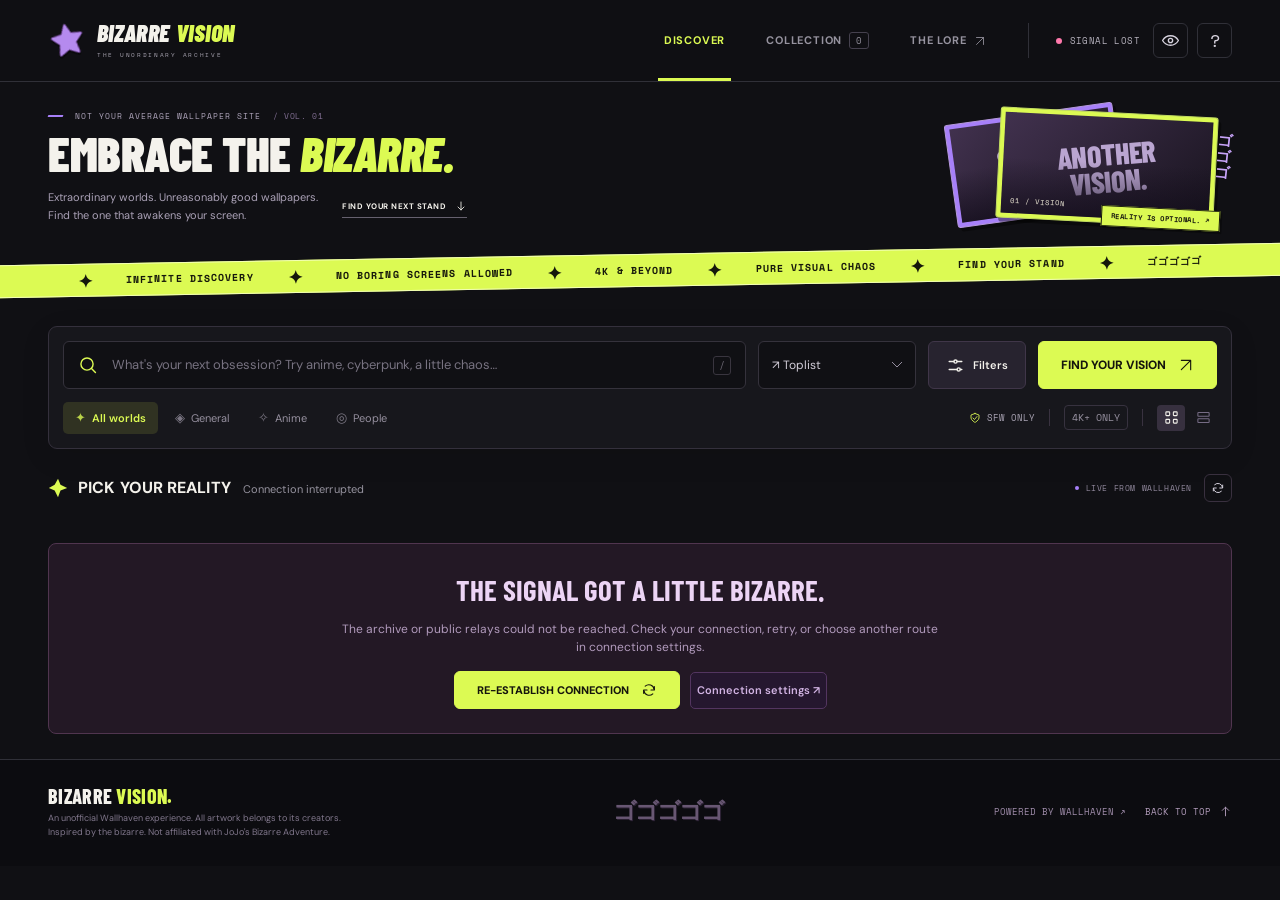
==== commit 9a9a6483: "More images in a row" ====
--- a/index.html
+++ b/index.html
@@ -7,7 +7,7 @@
   <meta name="description" content="Bizarre Vision — an extraordinary, online wallpaper discovery experience. Find your next Stand on Wallhaven.">
   <meta name="referrer" content="no-referrer">
   <title>Bizarre Vision — Find your next Stand.</title>
-  <link rel="icon" href="data:image/svg+xml,%3Csvg xmlns='http://www.w3.org/2000/svg' viewBox='0 0 64 64'%3E%3Crect width='64' height='64' rx='12' fill='%23101014'/%3E%3Cpath d='M32 5C33 5 33.6 5.8 34.2 7.3L40.2 20.6L55.1 22.2C57.6 22.5 58.4 24.6 56.6 26.4L45.7 37L48.7 51.9C49.2 54.7 47.6 56 45.2 54.7L32 47.5L18.8 54.7C16.4 56 14.8 54.7 15.3 51.9L18.3 37L7.4 26.4C5.6 24.6 6.4 22.5 8.9 22.2L23.8 20.6L29.8 7.3C30.4 5.8 31 5 32 5Z' fill='%23e62243' stroke='%23800f22' stroke-width='1.5'/%3E%3C/svg%3E">
+  <link rel="icon" href="data:image/svg+xml,%3Csvg xmlns='http://www.w3.org/2000/svg' viewBox='0 0 64 64'%3E%3Crect width='64' height='64' rx='12' fill='%23101014'/%3E%3Cpath d='M32 5C33 5 33.6 5.8 34.2 7.3L40.2 20.6L55.1 22.2C57.6 22.5 58.4 24.6 56.6 26.4L45.7 37L48.7 51.9C49.2 54.7 47.6 56 45.2 54.7L32 47.5L18.8 54.7C16.4 56 14.8 54.7 15.3 51.9L18.3 37L7.4 26.4C5.6 24.6 6.4 22.5 8.9 22.2L23.8 20.6L29.8 7.3C30.4 5.8 31 5 32 5Z' fill='%23b58aee' stroke='%2368418b' stroke-width='1.5'/%3E%3C/svg%3E">
   <link rel="preconnect" href="https://fonts.googleapis.com">
   <link rel="preconnect" href="https://fonts.gstatic.com" crossorigin>
   <link rel="preconnect" href="https://th.wallhaven.cc">
@@ -52,7 +52,7 @@
     /* Compact masthead and Joestar birthmark logo. Existing application UI and behavior stay intact. */
     .site-header .brand{gap:10px}
     .site-header .brand-mark{width:39px;height:43px;background:none;border:0;border-radius:0;box-shadow:none;transform:rotate(-12deg)}
-    .site-header .brand-mark svg{width:39px;height:39px;fill:#e63946;stroke:#9b1c31;stroke-width:1.5;stroke-linejoin:round;filter:drop-shadow(0 2px 0 #0008)}
+    .site-header .brand-mark svg{width:39px;height:39px;fill:#b58aee;stroke:#68418b;stroke-width:1.5;stroke-linejoin:round;filter:drop-shadow(0 2px 0 #0008)}
     .site-header .brand-name{font:900 italic 24px/.95 var(--display);letter-spacing:.1px;white-space:nowrap}
     .site-header .brand-name span{color:var(--lime);padding-left:2px}
     .site-header .brand-sub{font-size:6px;letter-spacing:1.7px;margin-top:5px}
@@ -98,7 +98,7 @@
       #hero .hero-link{font-size:8px;padding:3px 0}
     }
     @media(max-width:700px){
-      .site-header .brand-mark{width:33px;height:38}.site-header .brand-mark svg{width:33px;height:33px}
+      .site-header .brand-mark{width:33px;height:38px}.site-header .brand-mark svg{width:33px;height:33px}
       .site-header .brand-name{font-size:20px;line-height:.95}.site-header .brand{gap:8px}
       #hero.bv-intro{display:block;grid-template-columns:1fr;padding:21px 20px 22px;min-height:0}
       #hero .bv-intro-art{display:none}
@@ -115,6 +115,23 @@
       #hero .bv-intro-bottom{display:block;margin-top:11px}
       #hero .bv-intro-bottom p{font-size:11px;line-height:1.65}
       #hero .hero-link{display:inline-flex;margin-top:10px;padding:3px 0;font-size:8px}
+    }
+    /* Final layout corrections: center the original dialog and let the standard grid grow with the viewport. */
+    #viewerDialog.viewer-dialog{
+      position:fixed;inset:0;margin:auto;height:fit-content;
+      max-height:calc(100dvh - 48px);overflow:auto;
+    }
+    #catalog.wrap{max-width:none}
+    #grid.wallpaper-grid{
+      --wallpaper-column-min:220px;
+      grid-template-columns:repeat(auto-fill,minmax(min(100%,var(--wallpaper-column-min)),1fr));
+    }
+    /* Keep the explicitly selected large-preview mode unchanged. */
+    #grid.wallpaper-grid.wide{grid-template-columns:repeat(2,minmax(0,1fr))}
+    @media(max-width:940px){#grid.wallpaper-grid{--wallpaper-column-min:190px}}
+    @media(max-width:700px){
+      #viewerDialog.viewer-dialog{max-height:calc(100dvh - 26px)}
+      #grid.wallpaper-grid{--wallpaper-column-min:160px}
     }
     @media(prefers-reduced-motion:reduce){*,*:before,*:after{animation:none!important;transition:none!important;scroll-behavior:auto!important}}
   </style>
@@ -147,7 +164,7 @@
       <a class="brand" href="./" id="brandLink" aria-label="Bizarre Vision home">
         <span class="brand-mark">
           <svg viewBox="0 0 64 64" role="img" aria-label="Joestar birthmark star">
-            <path fill="red" d="M32 5C33 5 33.6 5.8 34.2 7.3L40.2 20.6L55.1 22.2C57.6 22.5 58.4 24.6 56.6 26.4L45.7 37L48.7 51.9C49.2 54.7 47.6 56 45.2 54.7L32 47.5L18.8 54.7C16.4 56 14.8 54.7 15.3 51.9L18.3 37L7.4 26.4C5.6 24.6 6.4 22.5 8.9 22.2L23.8 20.6L29.8 7.3C30.4 5.8 31 5 32 5Z"/>
+            <path d="M32 5C33 5 33.6 5.8 34.2 7.3L40.2 20.6L55.1 22.2C57.6 22.5 58.4 24.6 56.6 26.4L45.7 37L48.7 51.9C49.2 54.7 47.6 56 45.2 54.7L32 47.5L18.8 54.7C16.4 56 14.8 54.7 15.3 51.9L18.3 37L7.4 26.4C5.6 24.6 6.4 22.5 8.9 22.2L23.8 20.6L29.8 7.3C30.4 5.8 31 5 32 5Z"/>
           </svg>
         </span>
         <div><div class="brand-name">BIZARRE <span>VISION</span></div><div class="brand-sub">THE UNORDINARY ARCHIVE</div></div>
@@ -185,7 +202,7 @@
         <span class="bv-art-caption">REALITY IS OPTIONAL. ↗</span>
       </div>
     </section>
-    <div class="ribbon" aria-hidden="true"><span><b>✦</b> DIO APPROVES</span><span><b>✦</b> PURE VISUAL CHAOS</span><span><b>✦</b> 4K & BEYOND</span><span><b>✦</b> DEMOBILIZATION IS INEVITABLE</span><span><b>✦</b> FIND YOUR STAND</span><span><b>✦</b> ゴゴゴゴゴ</span></div>
+    <div class="ribbon" aria-hidden="true"><span><b>✦</b> INFINITE DISCOVERY</span><span><b>✦</b> NO BORING SCREENS ALLOWED</span><span><b>✦</b> 4K & BEYOND</span><span><b>✦</b> PURE VISUAL CHAOS</span><span><b>✦</b> FIND YOUR STAND</span><span><b>✦</b> ゴゴゴゴゴ</span></div>
     <section class="catalog wrap" id="catalog" aria-label="Wallpaper discovery">
       <form id="searchForm" class="search-panel" autocomplete="off">
         <div class="search-row">
@@ -543,7 +560,7 @@
       const img=document.createElement('img');img.alt=w.category+' wallpaper · '+w.resolution;img.width=600;img.height=375;img.dataset.id=w.id;
       open.append(placeholder,img);const badge=document.createElement('span');badge.className='card-badge'+(w.dimension_x>=3840?' uhd':'');badge.textContent=w.dimension_x>=3840?'4K+':w.category.toUpperCase();
       const save=document.createElement('button');save.type='button';save.className='card-save';save.dataset.save=w.id;save.setAttribute('aria-label','Save wallpaper '+w.id);save.setAttribute('aria-pressed',String(app.saved.has(w.id)));save.innerHTML=icon('heart');
-      const cta=document.createElement('span');cta.className='card-cta';cta.innerHTML='ENTER THE VISION '+icon('arrow');
+      const cta=document.createElement('span');cta.className='card-cta';cta.innerHTML=icon('arrow');
       picture.append(open,badge,save,cta);const body=document.createElement('div');body.className='card-body';
       const first=document.createElement('div');first.className='card-topline';const id=document.createElement('button');id.className='card-id';id.type='button';id.dataset.open=w.id;id.textContent='#'+w.id;
       const res=document.createElement('span');res.className='card-resolution';res.textContent=w.resolution;first.append(id,res);
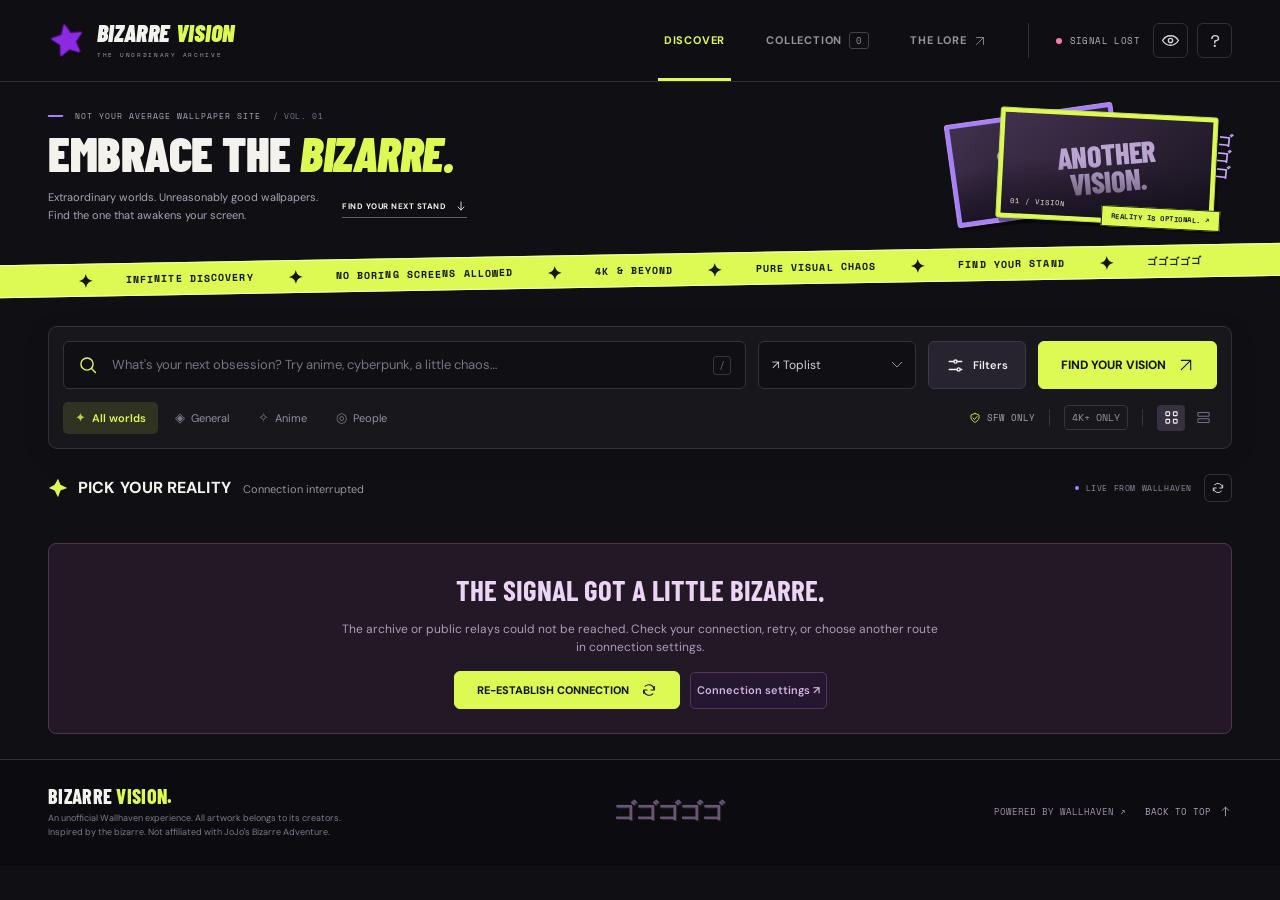
==== commit d74db518: "Change star colour" ====
--- a/index.html
+++ b/index.html
@@ -7,7 +7,7 @@
   <meta name="description" content="Bizarre Vision — an extraordinary, online wallpaper discovery experience. Find your next Stand on Wallhaven.">
   <meta name="referrer" content="no-referrer">
   <title>Bizarre Vision — Find your next Stand.</title>
-  <link rel="icon" href="data:image/svg+xml,%3Csvg xmlns='http://www.w3.org/2000/svg' viewBox='0 0 64 64'%3E%3Crect width='64' height='64' rx='12' fill='%23101014'/%3E%3Cpath d='M32 5C33 5 33.6 5.8 34.2 7.3L40.2 20.6L55.1 22.2C57.6 22.5 58.4 24.6 56.6 26.4L45.7 37L48.7 51.9C49.2 54.7 47.6 56 45.2 54.7L32 47.5L18.8 54.7C16.4 56 14.8 54.7 15.3 51.9L18.3 37L7.4 26.4C5.6 24.6 6.4 22.5 8.9 22.2L23.8 20.6L29.8 7.3C30.4 5.8 31 5 32 5Z' fill='%23b58aee' stroke='%2368418b' stroke-width='1.5'/%3E%3C/svg%3E">
+  <link rel="icon" href="data:image/svg+xml,%3Csvg xmlns='http://www.w3.org/2000/svg' viewBox='0 0 64 64'%3E%3Crect width='64' height='64' rx='12' fill='%23101014'/%3E%3Cpath d='M32 5C33 5 33.6 5.8 34.2 7.3L40.2 20.6L55.1 22.2C57.6 22.5 58.4 24.6 56.6 26.4L45.7 37L48.7 51.9C49.2 54.7 47.6 56 45.2 54.7L32 47.5L18.8 54.7C16.4 56 14.8 54.7 15.3 51.9L18.3 37L7.4 26.4C5.6 24.6 6.4 22.5 8.9 22.2L23.8 20.6L29.8 7.3C30.4 5.8 31 5 32 5Z' fill='%238A2BE2' stroke='%234B0082' stroke-width='1.5'/%3E%3C/svg%3E">
   <link rel="preconnect" href="https://fonts.googleapis.com">
   <link rel="preconnect" href="https://fonts.gstatic.com" crossorigin>
   <link rel="preconnect" href="https://th.wallhaven.cc">
@@ -52,7 +52,7 @@
     /* Compact masthead and Joestar birthmark logo. Existing application UI and behavior stay intact. */
     .site-header .brand{gap:10px}
     .site-header .brand-mark{width:39px;height:43px;background:none;border:0;border-radius:0;box-shadow:none;transform:rotate(-12deg)}
-    .site-header .brand-mark svg{width:39px;height:39px;fill:#b58aee;stroke:#68418b;stroke-width:1.5;stroke-linejoin:round;filter:drop-shadow(0 2px 0 #0008)}
+    .site-header .brand-mark svg{width:39px;height:39px;fill:#8A2BE2;stroke:#4B0082;stroke-width:1.5;stroke-linejoin:round;filter:drop-shadow(0 2px 0 #0008)}
     .site-header .brand-name{font:900 italic 24px/.95 var(--display);letter-spacing:.1px;white-space:nowrap}
     .site-header .brand-name span{color:var(--lime);padding-left:2px}
     .site-header .brand-sub{font-size:6px;letter-spacing:1.7px;margin-top:5px}
@@ -560,7 +560,7 @@
       const img=document.createElement('img');img.alt=w.category+' wallpaper · '+w.resolution;img.width=600;img.height=375;img.dataset.id=w.id;
       open.append(placeholder,img);const badge=document.createElement('span');badge.className='card-badge'+(w.dimension_x>=3840?' uhd':'');badge.textContent=w.dimension_x>=3840?'4K+':w.category.toUpperCase();
       const save=document.createElement('button');save.type='button';save.className='card-save';save.dataset.save=w.id;save.setAttribute('aria-label','Save wallpaper '+w.id);save.setAttribute('aria-pressed',String(app.saved.has(w.id)));save.innerHTML=icon('heart');
-      const cta=document.createElement('span');cta.className='card-cta';cta.innerHTML=icon('arrow');
+      const cta=document.createElement('span');cta.className='card-cta';cta.innerHTML='ENTER THE VISION '+icon('arrow');
       picture.append(open,badge,save,cta);const body=document.createElement('div');body.className='card-body';
       const first=document.createElement('div');first.className='card-topline';const id=document.createElement('button');id.className='card-id';id.type='button';id.dataset.open=w.id;id.textContent='#'+w.id;
       const res=document.createElement('span');res.className='card-resolution';res.textContent=w.resolution;first.append(id,res);
@@ -669,7 +669,14 @@
       }catch(error) {
         if(generation!==app.generation||controller.signal.aborted||error.name==='AbortError')return;
         if(app.page===0)grid.querySelectorAll('.skeleton').forEach(card=>card.remove());showError(error);
-      }finally {if(generation===app.generation)app.busy=false;}
+      }finally {
+        if(generation===app.generation){
+          app.busy=false;
+          // The sentinel can remain inside the observation area after a short row layout.
+          // Re-check it after the request instead of waiting for an edge that may never fire.
+          schedulePaginationCheck();
+        }
+      }
     }
     function showError(error) {
       clearInterval(app.retryTimer);app.error=error;
@@ -865,7 +872,24 @@
       else if(key==='b'){e.preventDefault();setBlur(!app.blur);toast(app.blur?'Gallery blur on.':'Gallery blur off.');}
       else if(key==='?'){e.preventDefault();$('helpDialog').showModal();}
     });
-    const observer=new IntersectionObserver(entries=>{if(entries.some(e=>e.isIntersecting)&&!app.busy&&!app.error&&!app.collection&&app.page<app.lastPage&&!document.hidden&&!document.querySelector('dialog[open]'))loadPage();},{rootMargin:'650px 0px',threshold:0});observer.observe(sentinel);
+    let paginationFrame=0;
+    function schedulePaginationCheck() {
+      if(paginationFrame)return;
+      paginationFrame=requestAnimationFrame(()=>{
+        paginationFrame=0;
+        if(app.collection||app.busy||app.error||app.page>=app.lastPage||document.hidden||document.querySelector('dialog[open]'))return;
+        const bounds=sentinel.getBoundingClientRect();
+        if(bounds.top<innerHeight+650&&bounds.bottom>=-650)loadPage();
+      });
+    }
+    const observer=new IntersectionObserver(entries=>{
+      if(entries.some(entry=>entry.isIntersecting))schedulePaginationCheck();
+    },{rootMargin:'650px 0px',threshold:0});
+    observer.observe(sentinel);
+    // Reflow from zoom can change the sentinel's position without an intersection transition.
+    const gridLayoutObserver=new ResizeObserver(schedulePaginationCheck);
+    gridLayoutObserver.observe(grid);
+    window.addEventListener('resize',schedulePaginationCheck,{passive:true});
     window.addEventListener('online',()=>{if(app.error&&!app.collection){app.error=null;network.reset();loadPage();}});
     window.addEventListener('offline',()=>{network.setStatus('offline','OFFLINE');});
     document.addEventListener('visibilitychange',()=>{if(!document.hidden&&!app.busy&&!app.error&&app.page<app.lastPage&&sentinel.getBoundingClientRect().top<innerHeight+650)loadPage();});
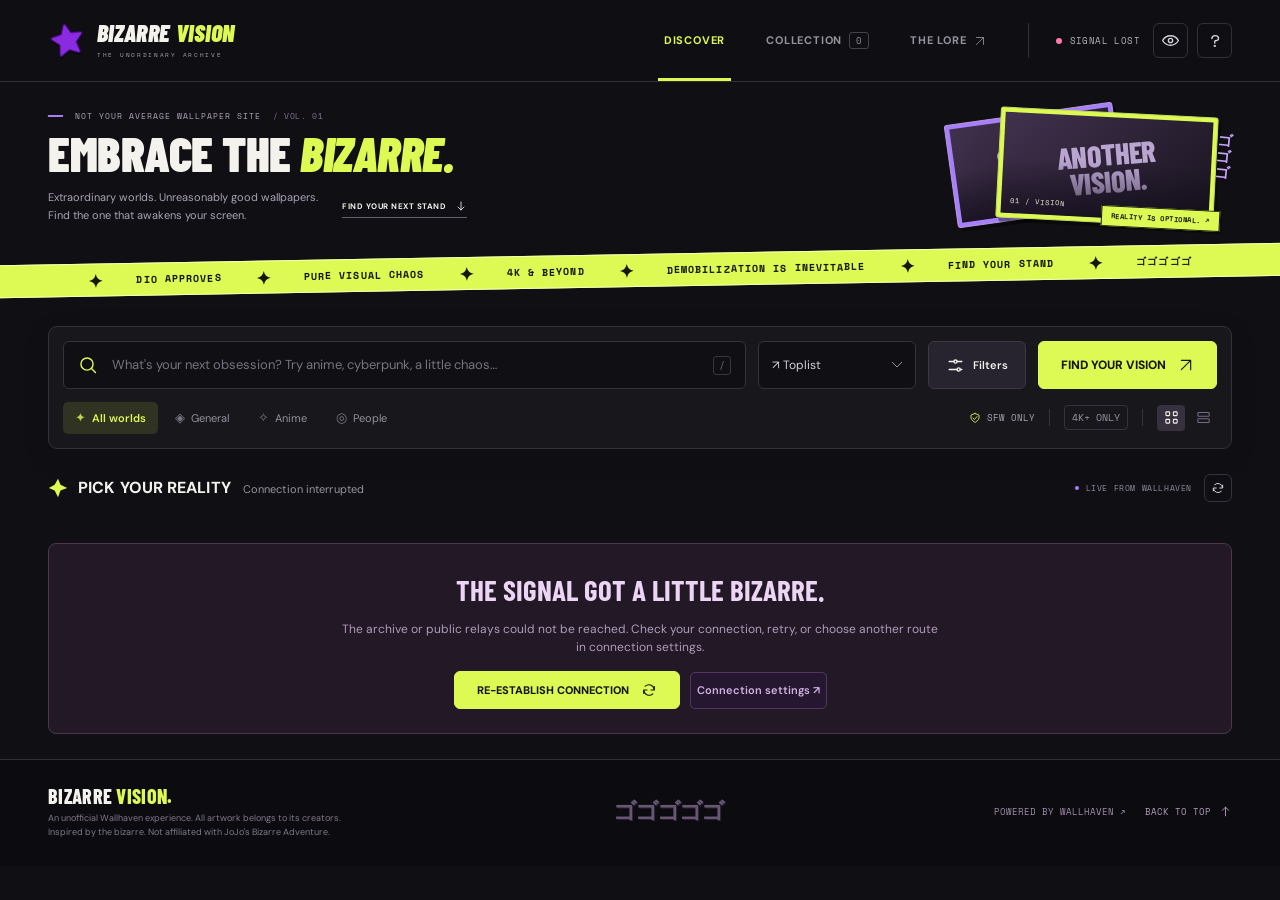
==== commit 759b40ec: "Added README.MD" ====
--- a/index.html
+++ b/index.html
@@ -126,12 +126,24 @@
       --wallpaper-column-min:220px;
       grid-template-columns:repeat(auto-fill,minmax(min(100%,var(--wallpaper-column-min)),1fr));
     }
-    /* Keep the explicitly selected large-preview mode unchanged. */
-    #grid.wallpaper-grid.wide{grid-template-columns:repeat(2,minmax(0,1fr))}
+    /* Framed view: keep the existing small thumbnails, without cropping or stretching them. */
+    #grid.wallpaper-grid.wide{grid-template-columns:repeat(auto-fill,minmax(min(100%,260px),1fr))}
+    #grid.wide .card-picture{aspect-ratio:4/3;padding:30px 12px 20px;background:#19151f;box-shadow:inset 0 0 0 1px #382c43}
+    #grid.wide .card-picture:after{display:none}
+    #grid.wide .card-open{display:flex;align-items:center;justify-content:center}
+    #grid.wide .card-open img{width:auto;height:auto;max-width:100%;max-height:100%;max-inline-size:300px;block-size:auto;object-fit:contain;transform:none}
+    #grid.wide .card:hover .card-open img{transform:none}
+    @media(max-width:1100px){
+      .ribbon{display:grid;grid-template-columns:repeat(3,minmax(0,1fr));gap:9px 24px;padding:11px 32px;margin:0;transform:none;overflow:visible;white-space:normal;font-size:9px;letter-spacing:.6px}
+      .ribbon span{min-width:0;gap:9px;text-align:left;line-height:1.5;white-space:normal;justify-content:flex-start}
+      .ribbon b{flex:0 0 12px;font-size:14px;line-height:1;text-align:center}
+    }
     @media(max-width:940px){#grid.wallpaper-grid{--wallpaper-column-min:190px}}
     @media(max-width:700px){
       #viewerDialog.viewer-dialog{max-height:calc(100dvh - 26px)}
       #grid.wallpaper-grid{--wallpaper-column-min:160px}
+      #grid.wallpaper-grid.wide{grid-template-columns:repeat(auto-fill,minmax(min(100%,240px),1fr))}
+      .ribbon{grid-template-columns:repeat(2,minmax(0,1fr));gap:9px 16px;padding:11px 20px;font-size:8px;letter-spacing:.45px}
     }
     @media(prefers-reduced-motion:reduce){*,*:before,*:after{animation:none!important;transition:none!important;scroll-behavior:auto!important}}
   </style>
@@ -202,7 +214,7 @@
         <span class="bv-art-caption">REALITY IS OPTIONAL. ↗</span>
       </div>
     </section>
-    <div class="ribbon" aria-hidden="true"><span><b>✦</b> INFINITE DISCOVERY</span><span><b>✦</b> NO BORING SCREENS ALLOWED</span><span><b>✦</b> 4K & BEYOND</span><span><b>✦</b> PURE VISUAL CHAOS</span><span><b>✦</b> FIND YOUR STAND</span><span><b>✦</b> ゴゴゴゴゴ</span></div>
+    <div class="ribbon" aria-hidden="true"><span><b>✦</b> DIO APPROVES</span><span><b>✦</b> PURE VISUAL CHAOS</span><span><b>✦</b> 4K & BEYOND</span><span><b>✦</b> DEMOBILIZATION IS INEVITABLE</span><span><b>✦</b> FIND YOUR STAND</span><span><b>✦</b> ゴゴゴゴゴ</span></div>
     <section class="catalog wrap" id="catalog" aria-label="Wallpaper discovery">
       <form id="searchForm" class="search-panel" autocomplete="off">
         <div class="search-row">
@@ -219,7 +231,7 @@
             <button type="button" class="category-tab" data-category="001" aria-pressed="false"><span class="category-symbol">◎</span> People</button>
             <input type="hidden" name="categories" id="categories" value="111">
           </div>
-          <div class="filter-bottom-right"><span class="purity-label"><svg class="icon"><use href="#i-shield"/></svg><span id="purityLabel">SFW ONLY</span></span><span class="filter-divider"></span><button type="button" class="quality-toggle" id="qualityToggle" aria-pressed="false" title="Minimum resolution: 3840 × 2160">4K+ ONLY</button><span class="filter-divider"></span><div class="density-toggle" role="group" aria-label="Grid density"><button class="density-btn" type="button" data-density="normal" aria-label="Comfortable grid" aria-pressed="true"><svg class="icon"><use href="#i-grid"/></svg></button><button class="density-btn" type="button" data-density="wide" aria-label="Large previews" aria-pressed="false"><svg class="icon"><use href="#i-wide"/></svg></button></div></div>
+          <div class="filter-bottom-right"><span class="purity-label"><svg class="icon"><use href="#i-shield"/></svg><span id="purityLabel">SFW ONLY</span></span><span class="filter-divider"></span><button type="button" class="quality-toggle" id="qualityToggle" aria-pressed="false" title="Minimum resolution: 3840 × 2160">4K+ ONLY</button><span class="filter-divider"></span><div class="density-toggle" role="group" aria-label="Grid density"><button class="density-btn" type="button" data-density="normal" aria-label="Comfortable grid" aria-pressed="true"><svg class="icon"><use href="#i-grid"/></svg></button><button class="density-btn" type="button" data-density="wide" aria-label="Framed, uncropped thumbnails" aria-pressed="false"><svg class="icon"><use href="#i-wide"/></svg></button></div></div>
         </div>
         <div class="advanced-filters" id="advancedFilters" hidden>
           <label class="filter-field" for="atleast">MINIMUM RESOLUTION<select id="atleast" name="atleast"><option value="">Any resolution</option><option value="1920x1080">Full HD · 1920 × 1080</option><option value="2560x1440">QHD · 2560 × 1440</option><option value="3840x2160">4K UHD · 3840 × 2160</option><option value="5120x2880">5K · 5120 × 2880</option><option value="7680x4320">8K · 7680 × 4320</option></select></label>
@@ -550,7 +562,12 @@
       clear(container) {container.querySelectorAll('img').forEach(img=>this.cancel(img));}
     };
     function imageSources(url,kind='thumb') {const safe=safeURL(url);if(!safe)return [];const routes=network.routes().filter(r=>r.id!=='codetabs');return [safe,...routes.filter(r=>r.id!=='direct' && (kind==='thumb' || r.id==='hexlet' || r.id==='corslol' || r.id==='custom')).map(r=>r.make(safe))];}
-    function chooseThumb(w) {const small=w.thumbs.small,large=w.thumbs.large;return app.dataSaver?small: (app.density==='wide'||window.innerWidth>1200&&window.devicePixelRatio>1.5?large:small);}
+    function chooseThumb(w) {
+      const small=w.thumbs.small,large=w.thumbs.large;
+      // Framed mode uses the same thumbnail, centered and uncropped, never a stretched large cell.
+      if(app.density==='wide')return small;
+      return app.dataSaver?small:(window.innerWidth>1200&&window.devicePixelRatio>1.5?large:small);
+    }
     function skeletons(count=8) {const frag=document.createDocumentFragment();for(let n=0;n<count;n++){const card=document.createElement('div');card.className='card skeleton';card.setAttribute('aria-hidden','true');card.innerHTML=`<div class="card-picture"><svg class="icon skeleton-star"><use href="#i-star"/></svg></div><div class="card-body"><div class="card-topline"><span class="skeleton-line"></span><span class="skeleton-line short"></span></div><div class="card-bottomline"><span class="skeleton-line short"></span></div></div>`;frag.appendChild(card);}return frag;}
     function makeCard(w,index) {
       const card=document.createElement('article');card.className='card';card.dataset.id=w.id;card.style.setProperty('--accent',w.colors[0]||'#a780f9');
@@ -560,7 +577,7 @@
       const img=document.createElement('img');img.alt=w.category+' wallpaper · '+w.resolution;img.width=600;img.height=375;img.dataset.id=w.id;
       open.append(placeholder,img);const badge=document.createElement('span');badge.className='card-badge'+(w.dimension_x>=3840?' uhd':'');badge.textContent=w.dimension_x>=3840?'4K+':w.category.toUpperCase();
       const save=document.createElement('button');save.type='button';save.className='card-save';save.dataset.save=w.id;save.setAttribute('aria-label','Save wallpaper '+w.id);save.setAttribute('aria-pressed',String(app.saved.has(w.id)));save.innerHTML=icon('heart');
-      const cta=document.createElement('span');cta.className='card-cta';cta.innerHTML='ENTER THE VISION '+icon('arrow');
+      const cta=document.createElement('span');cta.className='card-cta';cta.innerHTML=icon('arrow');
       picture.append(open,badge,save,cta);const body=document.createElement('div');body.className='card-body';
       const first=document.createElement('div');first.className='card-topline';const id=document.createElement('button');id.className='card-id';id.type='button';id.dataset.open=w.id;id.textContent='#'+w.id;
       const res=document.createElement('span');res.className='card-resolution';res.textContent=w.resolution;first.append(id,res);
